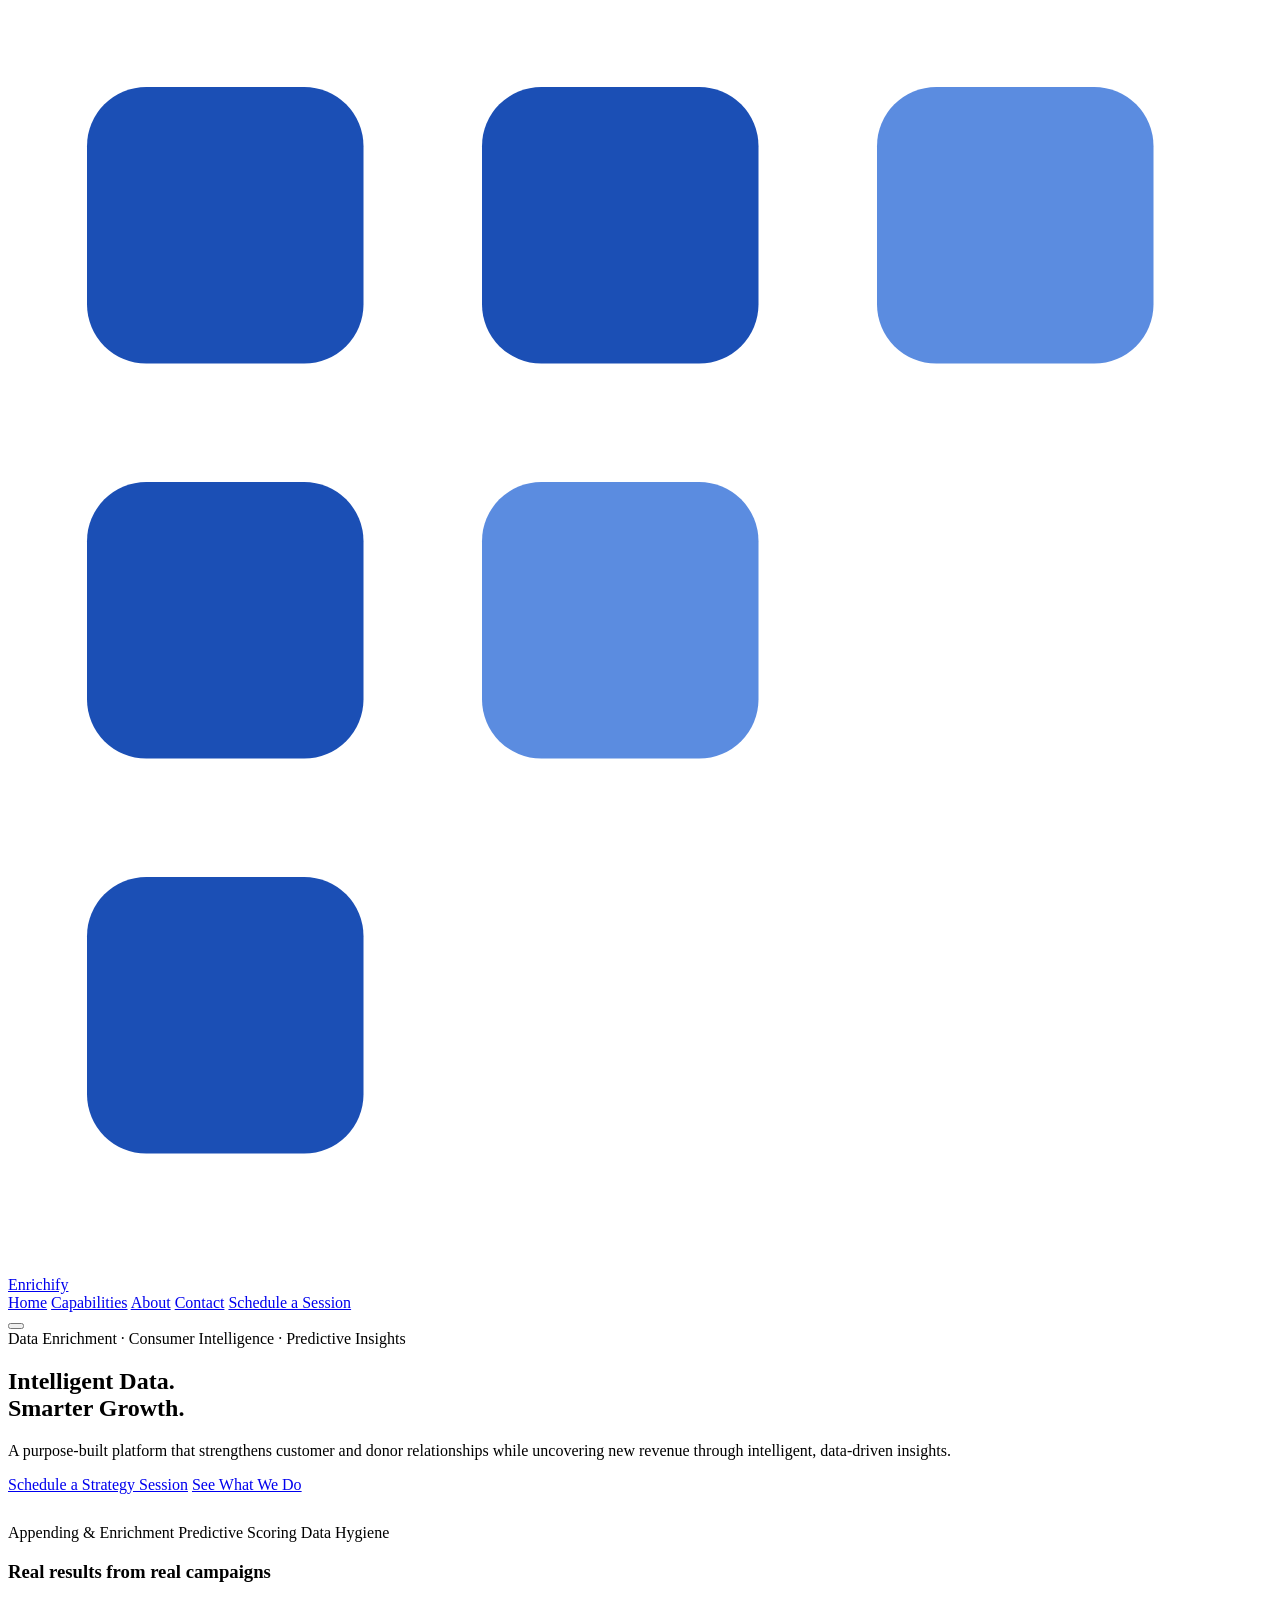
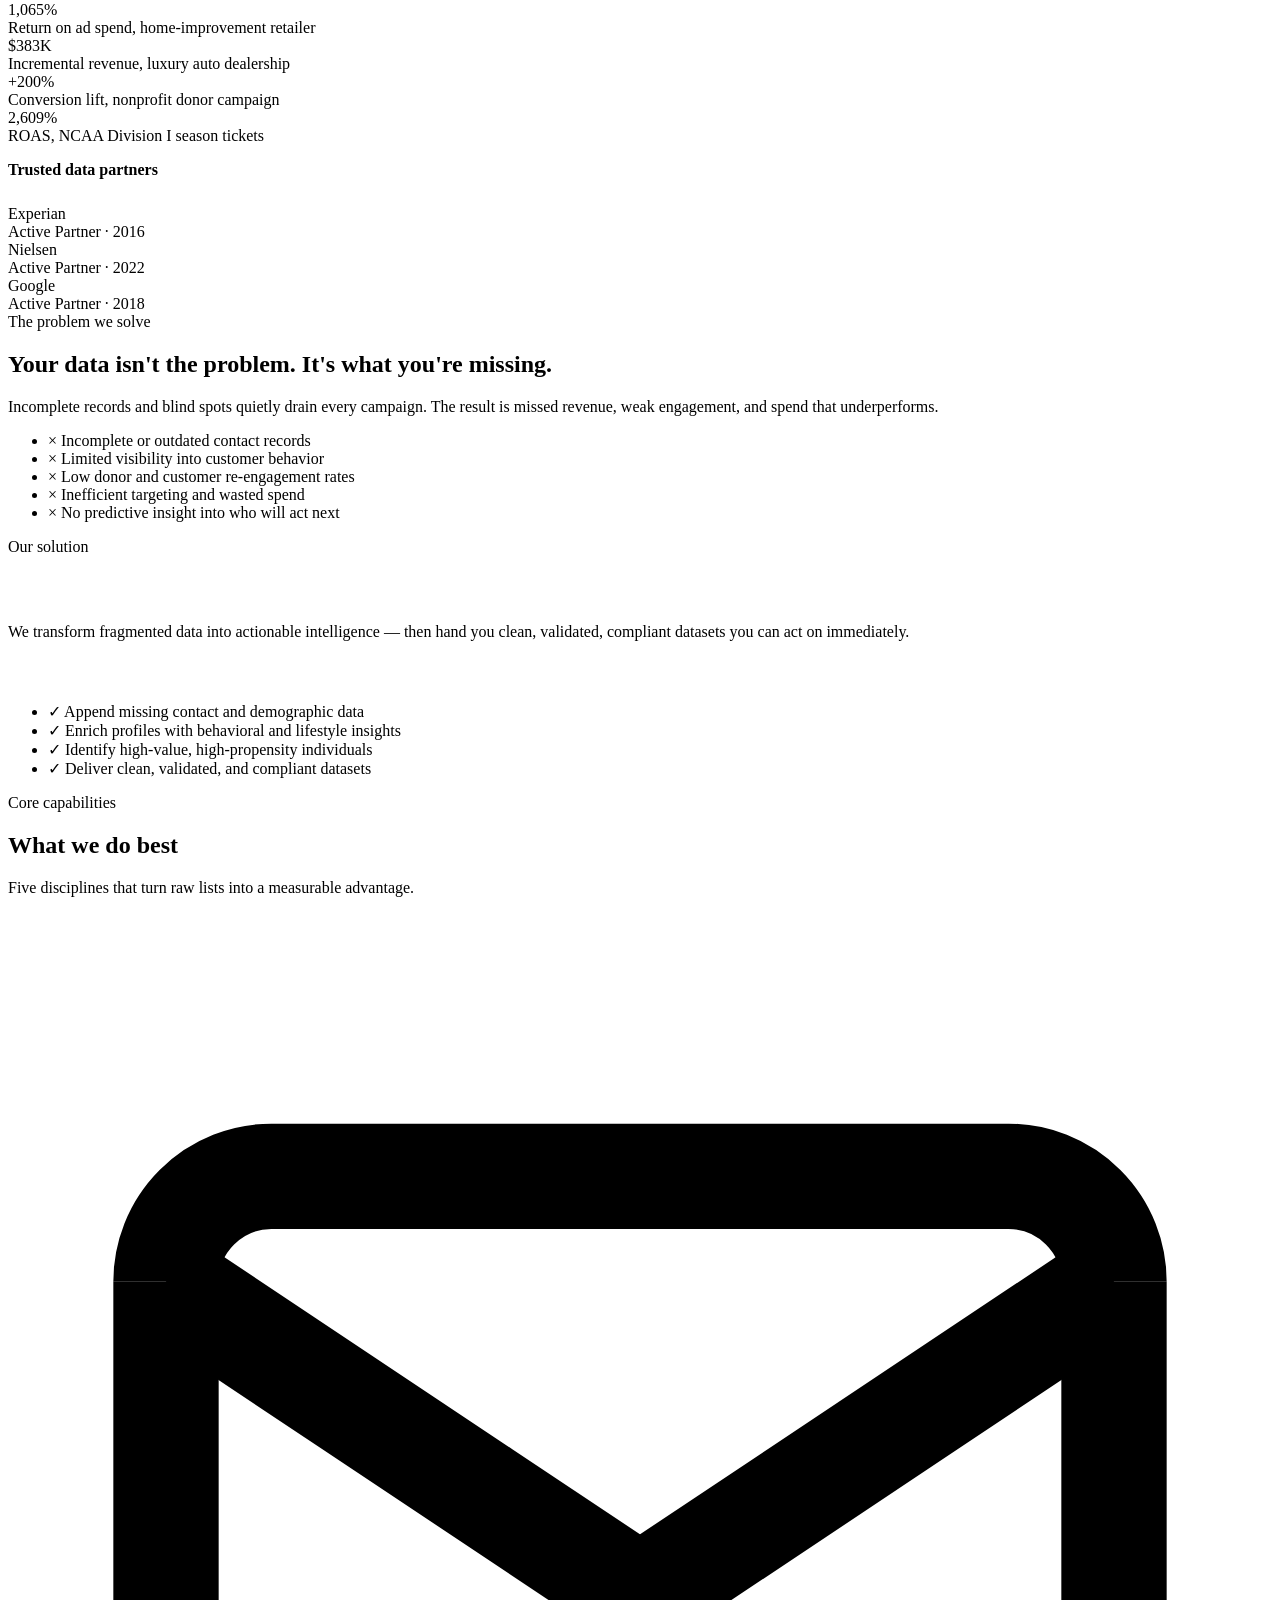
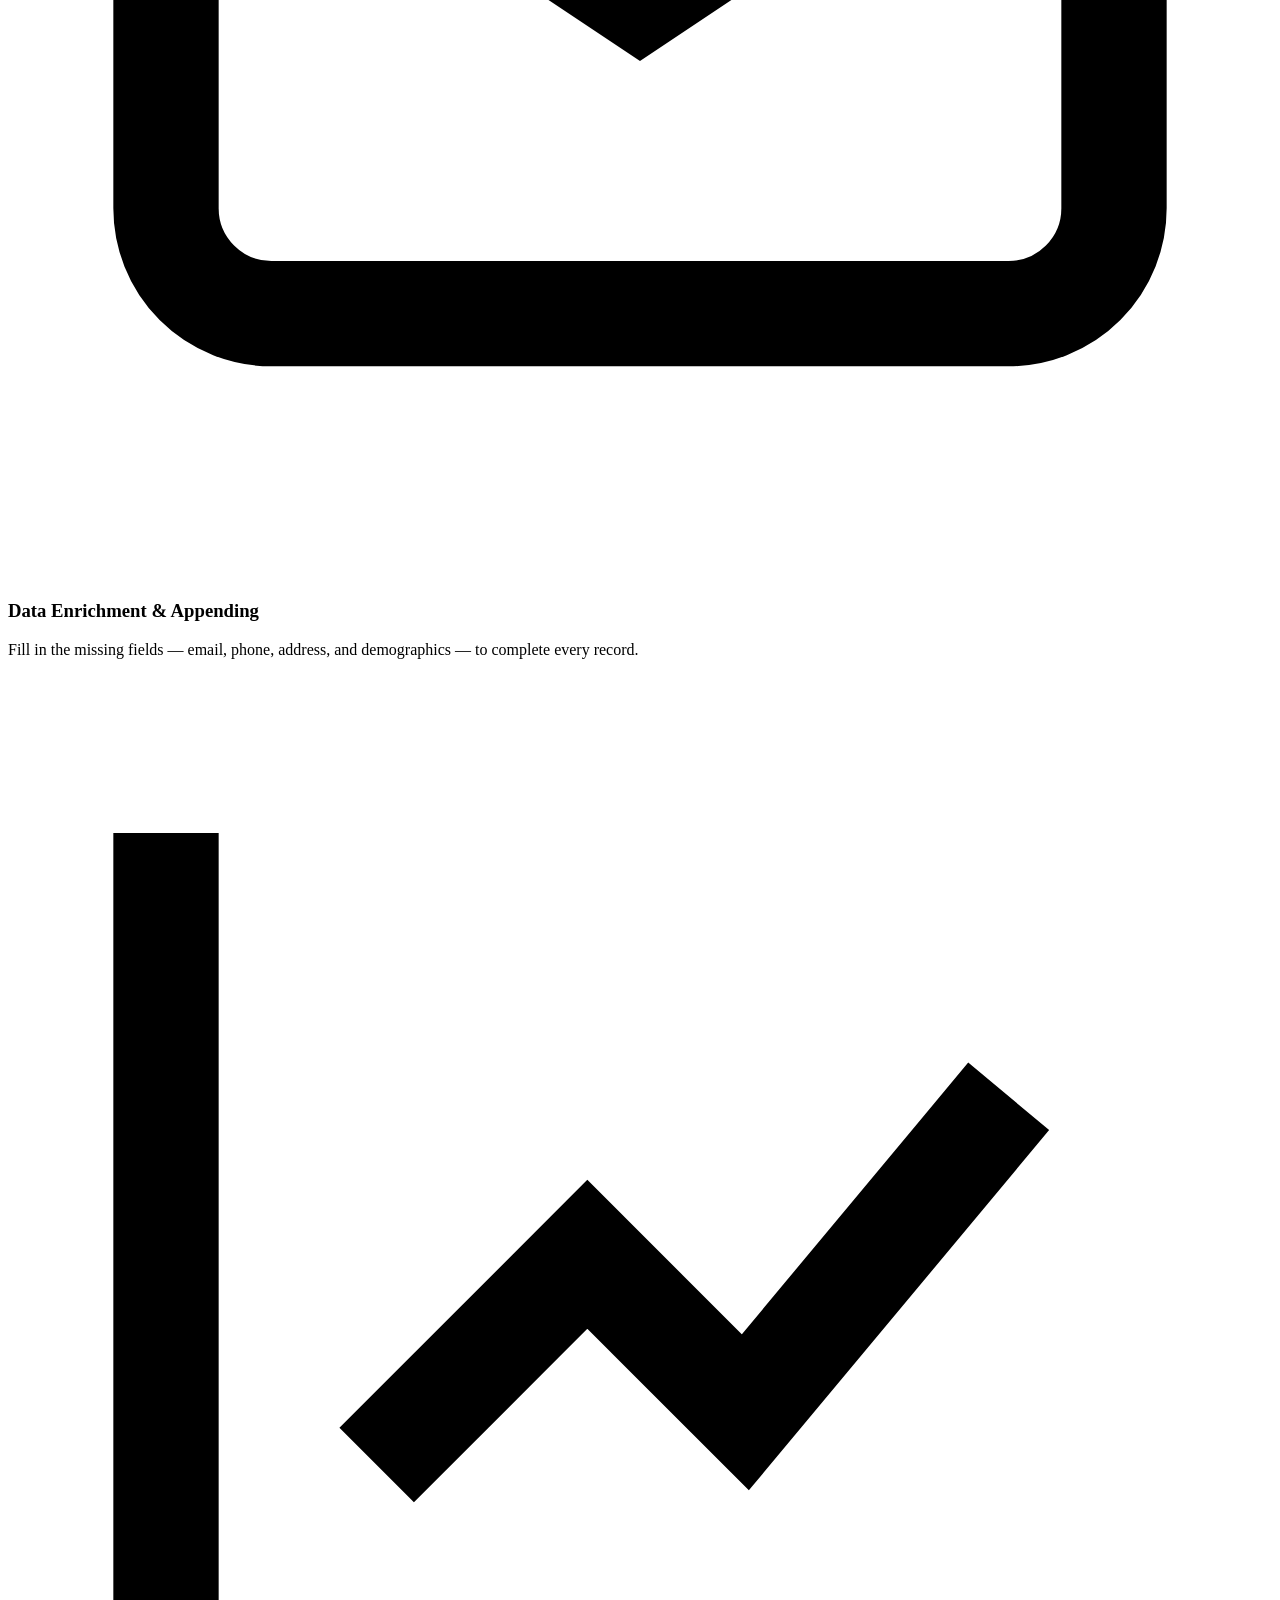
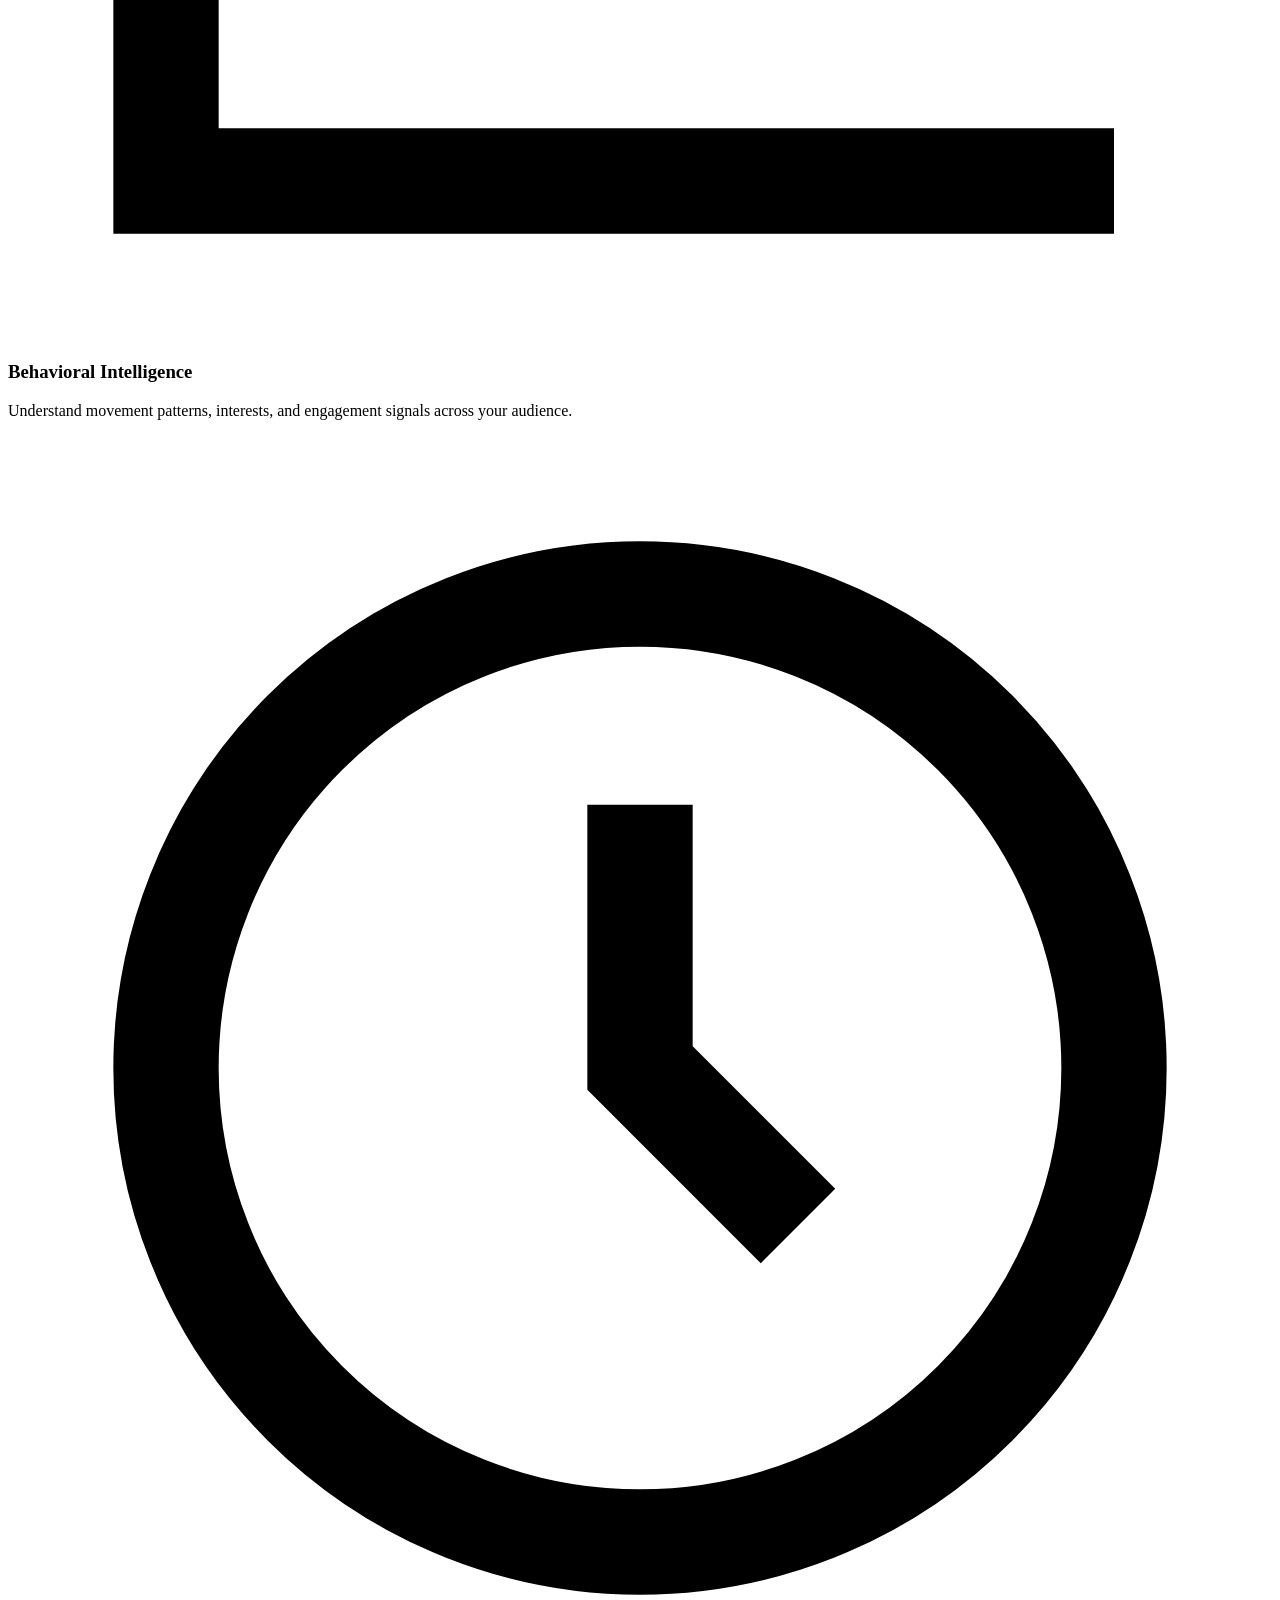
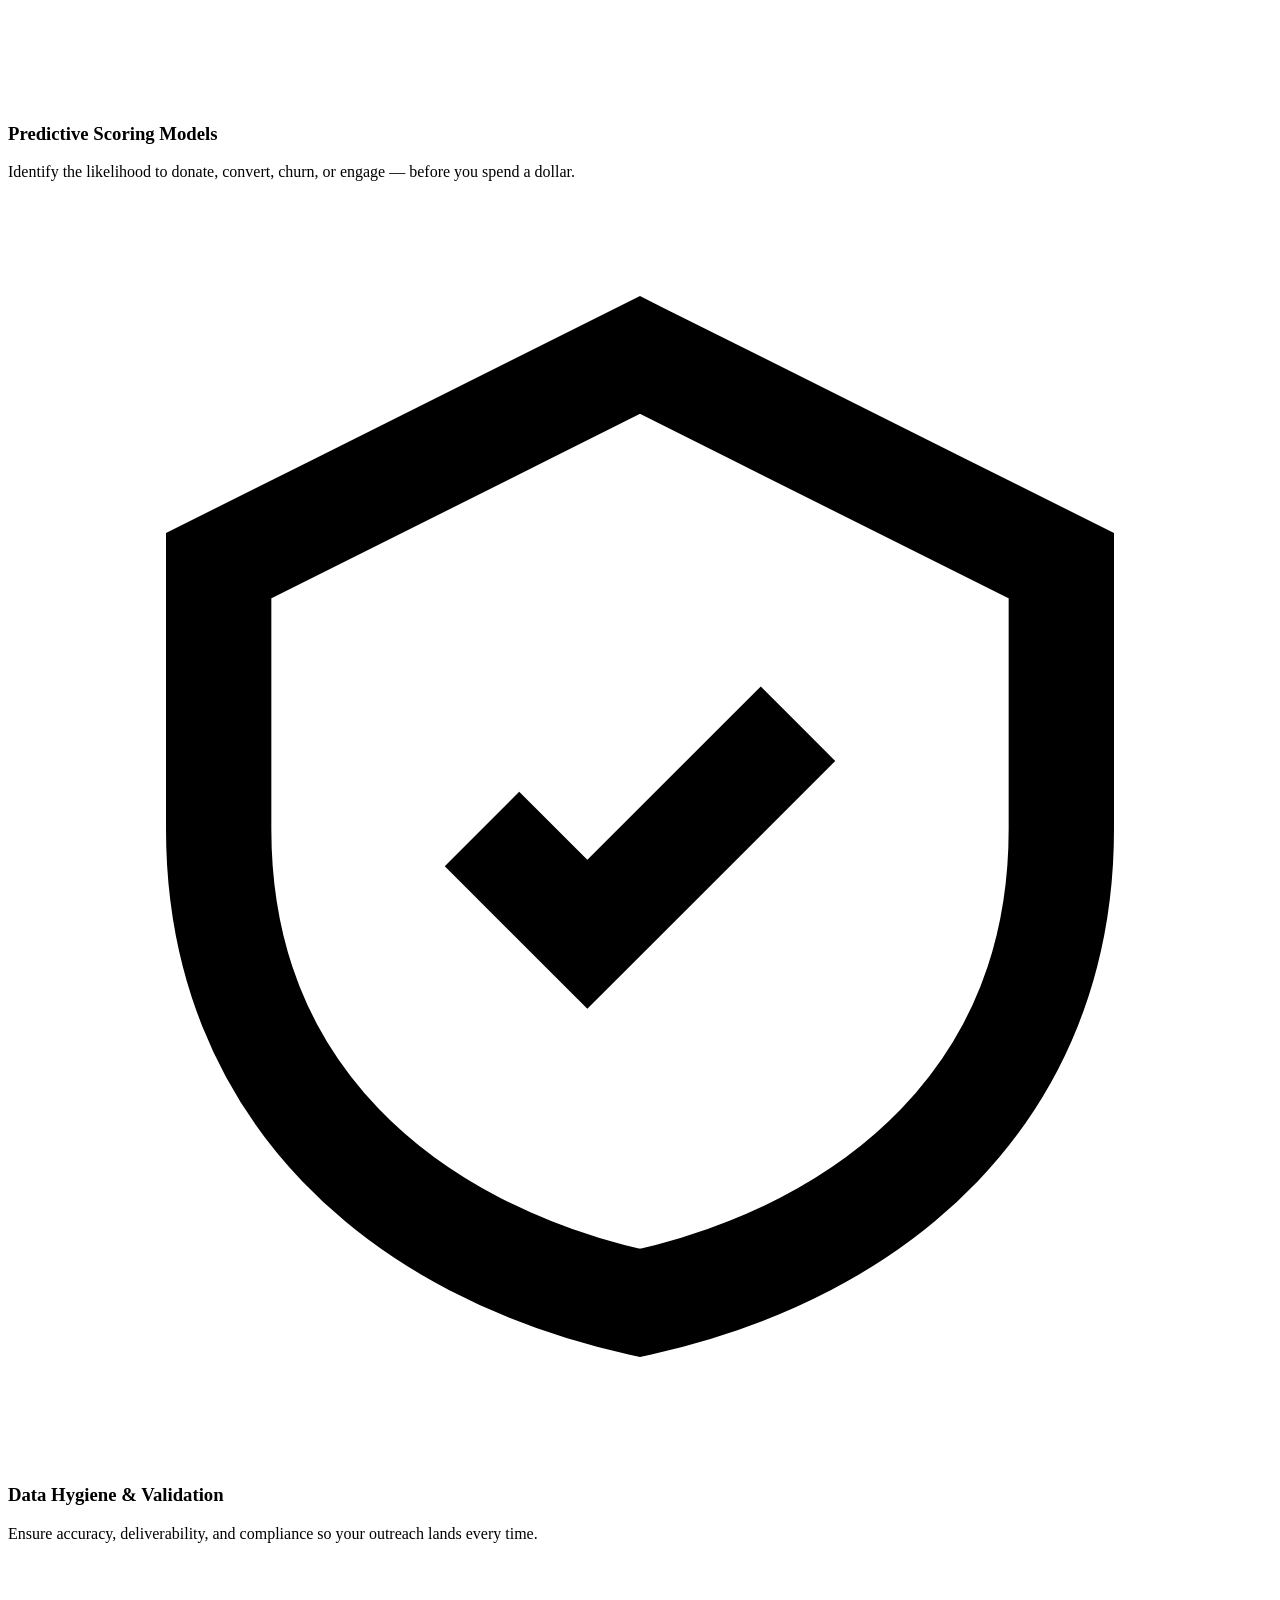
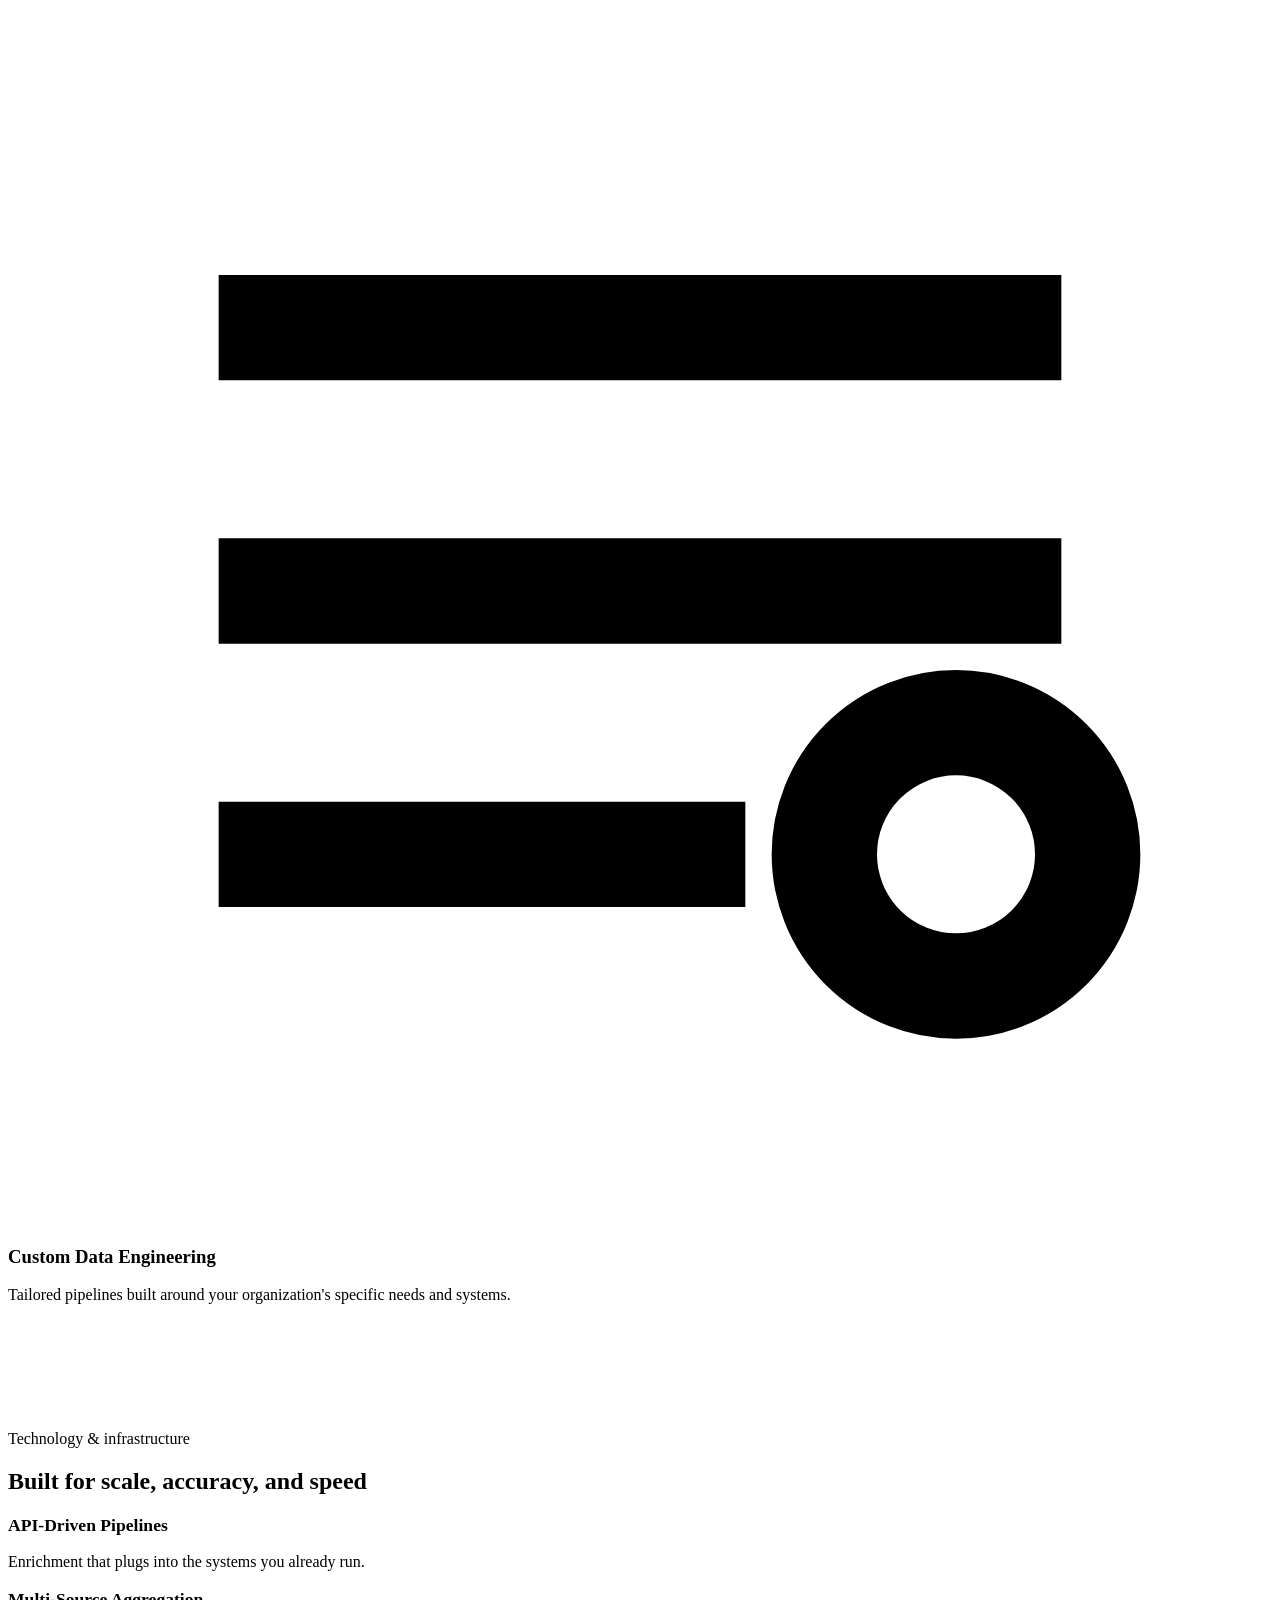
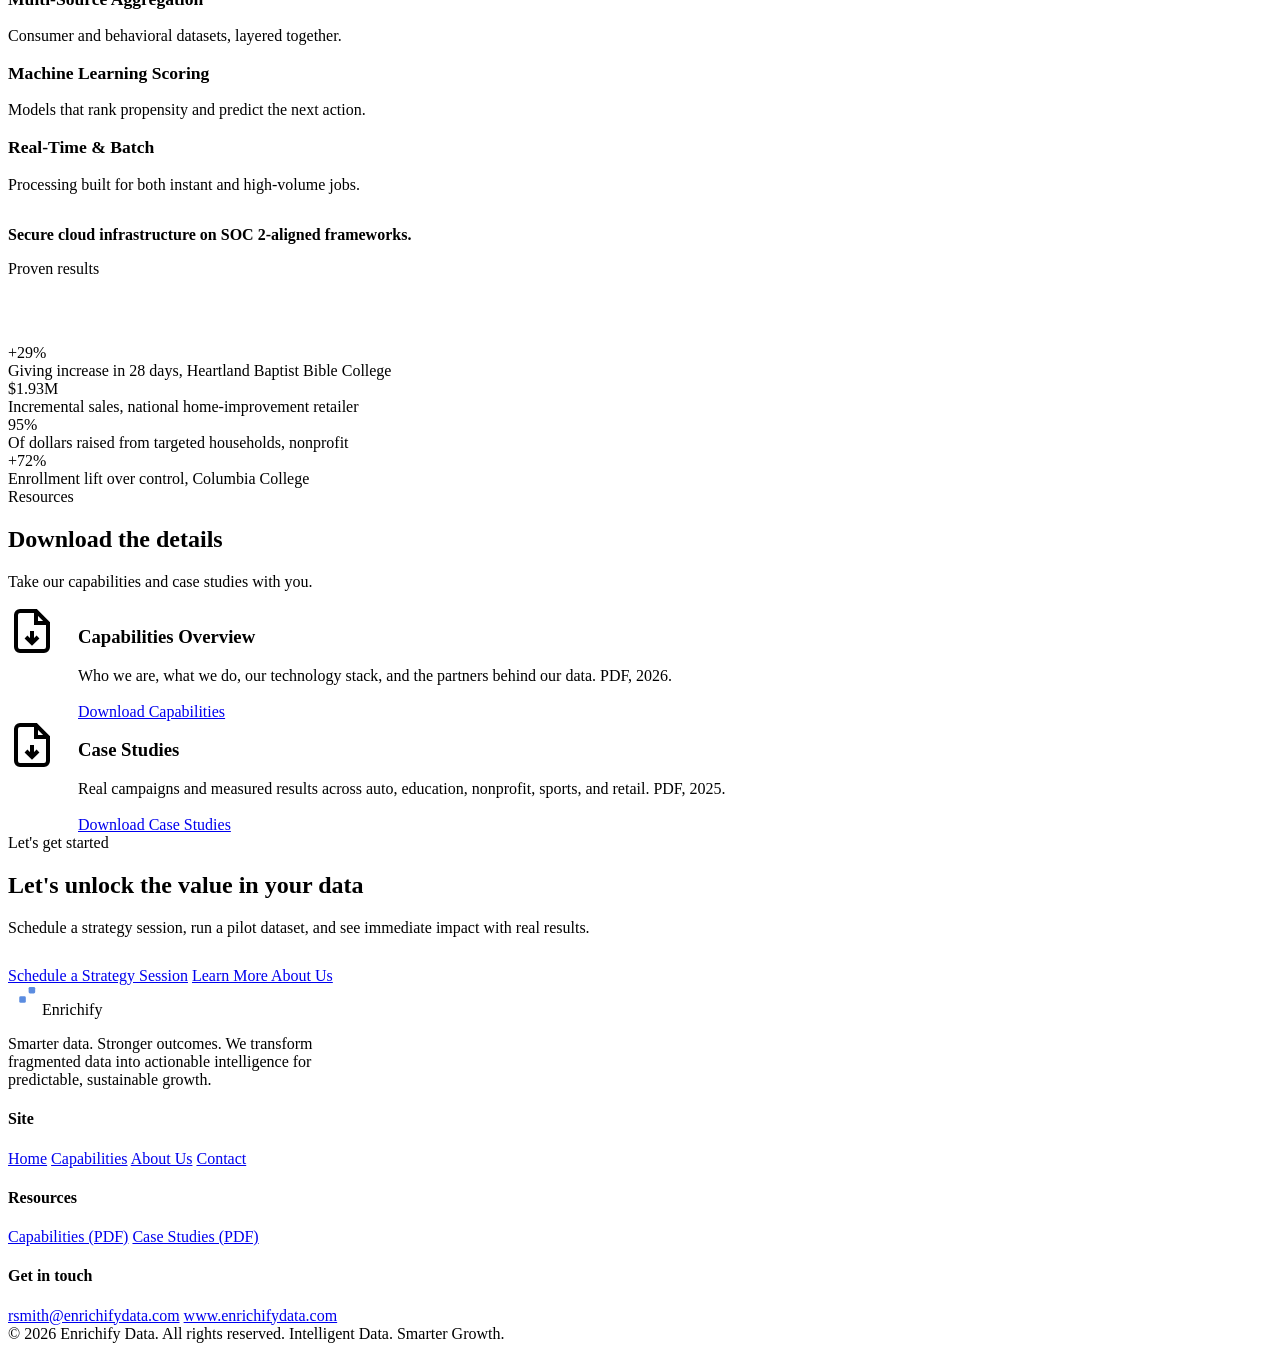
==== index.html @ ba0118fd "added" ====
<!DOCTYPE html>
<html lang="en">
<head>
  <meta charset="UTF-8" />
  <meta name="viewport" content="width=device-width, initial-scale=1.0" />
  <title>Enrichify — Intelligent Data. Smarter Growth.</title>
  <meta name="description" content="Enrichify turns fragmented data into actionable intelligence — data enrichment, consumer intelligence, and predictive insights that drive measurable growth." />
  <link rel="preconnect" href="https://fonts.googleapis.com" />
  <link rel="preconnect" href="https://fonts.gstatic.com" crossorigin />
  <link href="https://fonts.googleapis.com/css2?family=Inter:wght@400;500;600;700;800&display=swap" rel="stylesheet" />
  <link rel="stylesheet" href="css/styles.css" />
</head>
<body>

  <!-- ============ HEADER ============ -->
  <header class="site-header">
    <div class="container nav">
      <a href="index.html" class="brand" aria-label="Enrichify home">
        <svg viewBox="0 0 32 32" fill="none" xmlns="http://www.w3.org/2000/svg" aria-hidden="true">
          <rect x="2"  y="2"  width="7" height="7" rx="1.5" fill="#1B4FB5"/>
          <rect x="2"  y="12" width="7" height="7" rx="1.5" fill="#1B4FB5"/>
          <rect x="2"  y="22" width="7" height="7" rx="1.5" fill="#1B4FB5"/>
          <rect x="12" y="2"  width="7" height="7" rx="1.5" fill="#1B4FB5"/>
          <rect x="12" y="12" width="7" height="7" rx="1.5" fill="#5B8CE0"/>
          <rect x="22" y="2"  width="7" height="7" rx="1.5" fill="#5B8CE0"/>
        </svg>
        Enrichify
      </a>
      <nav class="nav-links" aria-label="Primary">
        <a href="index.html" class="active">Home</a>
        <a href="index.html#capabilities">Capabilities</a>
        <a href="about.html">About</a>
        <a href="contact.html">Contact</a>
        <a href="contact.html" class="btn btn--primary nav-cta">Schedule a Session</a>
      </nav>
      <button class="nav-toggle" aria-label="Menu" aria-expanded="false">
        <span></span><span></span><span></span>
      </button>
    </div>
  </header>

  <!-- ============ HERO ============ -->
  <section class="hero">
    <div class="container hero-grid">
      <div>
        <span class="eyebrow">Data Enrichment · Consumer Intelligence · Predictive Insights</span>
        <h1>Intelligent Data.<br><span class="ink">Smarter Growth.</span></h1>
        <p class="lead">A purpose-built platform that strengthens customer and donor relationships while uncovering new revenue through intelligent, data-driven insights.</p>
        <div class="btn-row">
          <a href="contact.html" class="btn btn--primary">Schedule a Strategy Session</a>
          <a href="index.html#capabilities" class="btn btn--ghost">See What We Do</a>
        </div>
        <div class="hero-tags" style="margin-top:30px;">
          <span>Appending &amp; Enrichment</span>
          <span>Predictive Scoring</span>
          <span>Data Hygiene</span>
        </div>
      </div>
      <div class="hero-visual">
        <h3>Real results from real campaigns</h3>
        <div class="hero-stat-grid">
          <div class="hero-stat"><div class="num">1,065%</div><div class="lbl">Return on ad spend, home-improvement retailer</div></div>
          <div class="hero-stat"><div class="num">$383K</div><div class="lbl">Incremental revenue, luxury auto dealership</div></div>
          <div class="hero-stat"><div class="num">+200%</div><div class="lbl">Conversion lift, nonprofit donor campaign</div></div>
          <div class="hero-stat"><div class="num">2,609%</div><div class="lbl">ROAS, NCAA Division I season tickets</div></div>
        </div>
      </div>
    </div>
  </section>

  <!-- ============ PARTNERS ============ -->
  <section class="section--tight">
    <div class="container center">
      <p style="font-weight:600; color:var(--ink); margin-bottom:26px;">Trusted data partners</p>
      <div class="partners">
        <div class="partner"><div class="name">Experian</div><div class="since">Active Partner · 2016</div></div>
        <div class="partner"><div class="name">Nielsen</div><div class="since">Active Partner · 2022</div></div>
        <div class="partner"><div class="name">Google</div><div class="since">Active Partner · 2018</div></div>
      </div>
    </div>
  </section>

  <!-- ============ PROBLEM ============ -->
  <section class="section bg-gray">
    <div class="container split">
      <div>
        <span class="eyebrow">The problem we solve</span>
        <h2>Your data isn't the problem. It's what you're missing.</h2>
        <p class="lead" style="margin-top:18px;">Incomplete records and blind spots quietly drain every campaign. The result is missed revenue, weak engagement, and spend that underperforms.</p>
      </div>
      <div class="panel">
        <ul class="problem-list">
          <li><span class="x">×</span> Incomplete or outdated contact records</li>
          <li><span class="x">×</span> Limited visibility into customer behavior</li>
          <li><span class="x">×</span> Low donor and customer re-engagement rates</li>
          <li><span class="x">×</span> Inefficient targeting and wasted spend</li>
          <li><span class="x">×</span> No predictive insight into who will act next</li>
        </ul>
      </div>
    </div>
  </section>

  <!-- ============ SOLUTION ============ -->
  <section class="section bg-blue">
    <div class="container split">
      <div>
        <span class="eyebrow">Our solution</span>
        <h2 style="color:#fff;">A data intelligence engine</h2>
        <p class="lead" style="margin-top:18px;">We transform fragmented data into actionable intelligence — then hand you clean, validated, compliant datasets you can act on immediately.</p>
        <p style="margin-top:22px; color:#fff; font-weight:700; font-size:1.15rem;">Better decisions. Higher conversion. Stronger ROI.</p>
      </div>
      <div>
        <ul class="check-list">
          <li><span class="c">✓</span> Append missing contact and demographic data</li>
          <li><span class="c">✓</span> Enrich profiles with behavioral and lifestyle insights</li>
          <li><span class="c">✓</span> Identify high-value, high-propensity individuals</li>
          <li><span class="c">✓</span> Deliver clean, validated, and compliant datasets</li>
        </ul>
      </div>
    </div>
  </section>

  <!-- ============ CAPABILITIES ============ -->
  <section class="section" id="capabilities">
    <div class="container">
      <div class="sec-head center">
        <span class="eyebrow">Core capabilities</span>
        <h2>What we do best</h2>
        <p>Five disciplines that turn raw lists into a measurable advantage.</p>
      </div>
      <div class="grid grid-3">
        <div class="card">
          <div class="ico"><svg viewBox="0 0 24 24" fill="none" stroke="currentColor" stroke-width="2"><path d="M3 7v10a2 2 0 0 0 2 2h14a2 2 0 0 0 2-2V7"/><path d="M3 7l9 6 9-6"/><path d="M3 7a2 2 0 0 1 2-2h14a2 2 0 0 1 2 2"/></svg></div>
          <h3>Data Enrichment &amp; Appending</h3>
          <p>Fill in the missing fields — email, phone, address, and demographics — to complete every record.</p>
        </div>
        <div class="card">
          <div class="ico"><svg viewBox="0 0 24 24" fill="none" stroke="currentColor" stroke-width="2"><path d="M3 3v18h18"/><path d="M7 15l4-4 3 3 5-6"/></svg></div>
          <h3>Behavioral Intelligence</h3>
          <p>Understand movement patterns, interests, and engagement signals across your audience.</p>
        </div>
        <div class="card">
          <div class="ico"><svg viewBox="0 0 24 24" fill="none" stroke="currentColor" stroke-width="2"><circle cx="12" cy="12" r="9"/><path d="M12 7v5l3 3"/></svg></div>
          <h3>Predictive Scoring Models</h3>
          <p>Identify the likelihood to donate, convert, churn, or engage — before you spend a dollar.</p>
        </div>
        <div class="card">
          <div class="ico"><svg viewBox="0 0 24 24" fill="none" stroke="currentColor" stroke-width="2"><path d="M12 3l8 4v5c0 5-3.5 8-8 9-4.5-1-8-4-8-9V7z"/><path d="M9 12l2 2 4-4"/></svg></div>
          <h3>Data Hygiene &amp; Validation</h3>
          <p>Ensure accuracy, deliverability, and compliance so your outreach lands every time.</p>
        </div>
        <div class="card">
          <div class="ico"><svg viewBox="0 0 24 24" fill="none" stroke="currentColor" stroke-width="2"><path d="M4 7h16M4 12h16M4 17h10"/><circle cx="18" cy="17" r="2.5"/></svg></div>
          <h3>Custom Data Engineering</h3>
          <p>Tailored pipelines built around your organization's specific needs and systems.</p>
        </div>
        <div class="card" style="background:var(--blue-deep); color:#fff; border:0; display:flex; flex-direction:column; justify-content:center;">
          <h3 style="color:#fff;">Layered, not single-source</h3>
          <p style="color:rgba(255,255,255,0.82);">We don't rely on one dataset. We layer intelligence across multiple consumer and behavioral sources for accuracy you can trust.</p>
        </div>
      </div>
    </div>
  </section>

  <!-- ============ TECH ============ -->
  <section class="section bg-gray">
    <div class="container">
      <div class="sec-head center">
        <span class="eyebrow">Technology &amp; infrastructure</span>
        <h2>Built for scale, accuracy, and speed</h2>
      </div>
      <div class="grid grid-4">
        <div class="card"><h3 style="font-size:1.1rem;">API-Driven Pipelines</h3><p>Enrichment that plugs into the systems you already run.</p></div>
        <div class="card"><h3 style="font-size:1.1rem;">Multi-Source Aggregation</h3><p>Consumer and behavioral datasets, layered together.</p></div>
        <div class="card"><h3 style="font-size:1.1rem;">Machine Learning Scoring</h3><p>Models that rank propensity and predict the next action.</p></div>
        <div class="card"><h3 style="font-size:1.1rem;">Real-Time &amp; Batch</h3><p>Processing built for both instant and high-volume jobs.</p></div>
      </div>
      <p class="center" style="margin-top:32px; font-weight:600; color:var(--ink);">Secure cloud infrastructure on SOC 2-aligned frameworks.</p>
    </div>
  </section>

  <!-- ============ RESULTS / STATS ============ -->
  <section class="section bg-blue">
    <div class="container">
      <div class="sec-head center">
        <span class="eyebrow">Proven results</span>
        <h2 style="color:#fff;">Outcomes our clients can measure</h2>
      </div>
      <div class="stats">
        <div class="stat"><div class="num">+29%</div><div class="lbl">Giving increase in 28 days, Heartland Baptist Bible College</div></div>
        <div class="stat"><div class="num">$1.93M</div><div class="lbl">Incremental sales, national home-improvement retailer</div></div>
        <div class="stat"><div class="num">95%</div><div class="lbl">Of dollars raised from targeted households, nonprofit</div></div>
        <div class="stat"><div class="num">+72%</div><div class="lbl">Enrollment lift over control, Columbia College</div></div>
      </div>
    </div>
  </section>

  <!-- ============ RESOURCES / DOWNLOADS ============ -->
  <section class="section" id="resources">
    <div class="container">
      <div class="sec-head center">
        <span class="eyebrow">Resources</span>
        <h2>Download the details</h2>
        <p>Take our capabilities and case studies with you.</p>
      </div>
      <div class="grid grid-2">
        <div class="card" style="display:flex; gap:22px; align-items:flex-start;">
          <div class="ico" style="flex:0 0 48px;"><svg viewBox="0 0 24 24" fill="none" stroke="currentColor" stroke-width="2"><path d="M14 2H6a2 2 0 0 0-2 2v16a2 2 0 0 0 2 2h12a2 2 0 0 0 2-2V8z"/><path d="M14 2v6h6"/><path d="M12 18v-6"/><path d="M9 15l3 3 3-3"/></svg></div>
          <div>
            <h3>Capabilities Overview</h3>
            <p style="margin-bottom:18px;">Who we are, what we do, our technology stack, and the partners behind our data. PDF, 2026.</p>
            <a href="assets/downloads/Enrichify-Capabilities-2026.pdf" download class="btn btn--primary">Download Capabilities</a>
          </div>
        </div>
        <div class="card" style="display:flex; gap:22px; align-items:flex-start;">
          <div class="ico" style="flex:0 0 48px;"><svg viewBox="0 0 24 24" fill="none" stroke="currentColor" stroke-width="2"><path d="M14 2H6a2 2 0 0 0-2 2v16a2 2 0 0 0 2 2h12a2 2 0 0 0 2-2V8z"/><path d="M14 2v6h6"/><path d="M12 18v-6"/><path d="M9 15l3 3 3-3"/></svg></div>
          <div>
            <h3>Case Studies</h3>
            <p style="margin-bottom:18px;">Real campaigns and measured results across auto, education, nonprofit, sports, and retail. PDF, 2025.</p>
            <a href="assets/downloads/Enrichify-Case-Studies-2025.pdf" download class="btn btn--primary">Download Case Studies</a>
          </div>
        </div>
      </div>
    </div>
  </section>

  <!-- ============ CTA ============ -->
  <section class="section cta-band bg-gray">
    <div class="container">
      <span class="eyebrow">Let's get started</span>
      <h2>Let's unlock the value in your data</h2>
      <p class="lead center" style="margin-bottom:30px;">Schedule a strategy session, run a pilot dataset, and see immediate impact with real results.</p>
      <div class="btn-row" style="justify-content:center;">
        <a href="contact.html" class="btn btn--primary">Schedule a Strategy Session</a>
        <a href="about.html" class="btn btn--ghost">Learn More About Us</a>
      </div>
    </div>
  </section>

  <!-- ============ FOOTER ============ -->
  <footer class="site-footer">
    <div class="container">
      <div class="footer-grid">
        <div>
          <div class="brand">
            <svg viewBox="0 0 32 32" fill="none" xmlns="http://www.w3.org/2000/svg" aria-hidden="true" style="width:30px;height:30px;">
              <rect x="2" y="2" width="7" height="7" rx="1.5" fill="#fff"/>
              <rect x="2" y="12" width="7" height="7" rx="1.5" fill="#fff"/>
              <rect x="2" y="22" width="7" height="7" rx="1.5" fill="#fff"/>
              <rect x="12" y="2" width="7" height="7" rx="1.5" fill="#fff"/>
              <rect x="12" y="12" width="7" height="7" rx="1.5" fill="#5B8CE0"/>
              <rect x="22" y="2" width="7" height="7" rx="1.5" fill="#5B8CE0"/>
            </svg>
            Enrichify
          </div>
          <p style="max-width:320px;">Smarter data. Stronger outcomes. We transform fragmented data into actionable intelligence for predictable, sustainable growth.</p>
        </div>
        <div class="footer-col">
          <h4>Site</h4>
          <a href="index.html">Home</a>
          <a href="index.html#capabilities">Capabilities</a>
          <a href="about.html">About Us</a>
          <a href="contact.html">Contact</a>
        </div>
        <div class="footer-col">
          <h4>Resources</h4>
          <a href="assets/downloads/Enrichify-Capabilities-2026.pdf" download>Capabilities (PDF)</a>
          <a href="assets/downloads/Enrichify-Case-Studies-2025.pdf" download>Case Studies (PDF)</a>
        </div>
        <div class="footer-col">
          <h4>Get in touch</h4>
          <a href="mailto:rsmith@enrichifydata.com">rsmith@enrichifydata.com</a>
          <a href="https://www.enrichifydata.com">www.enrichifydata.com</a>
        </div>
      </div>
      <div class="footer-bottom">
        <span>© <span data-year>2026</span> Enrichify Data. All rights reserved.</span>
        <span>Intelligent Data. Smarter Growth.</span>
      </div>
    </div>
  </footer>

  <script src="js/main.js"></script>
</body>
</html>
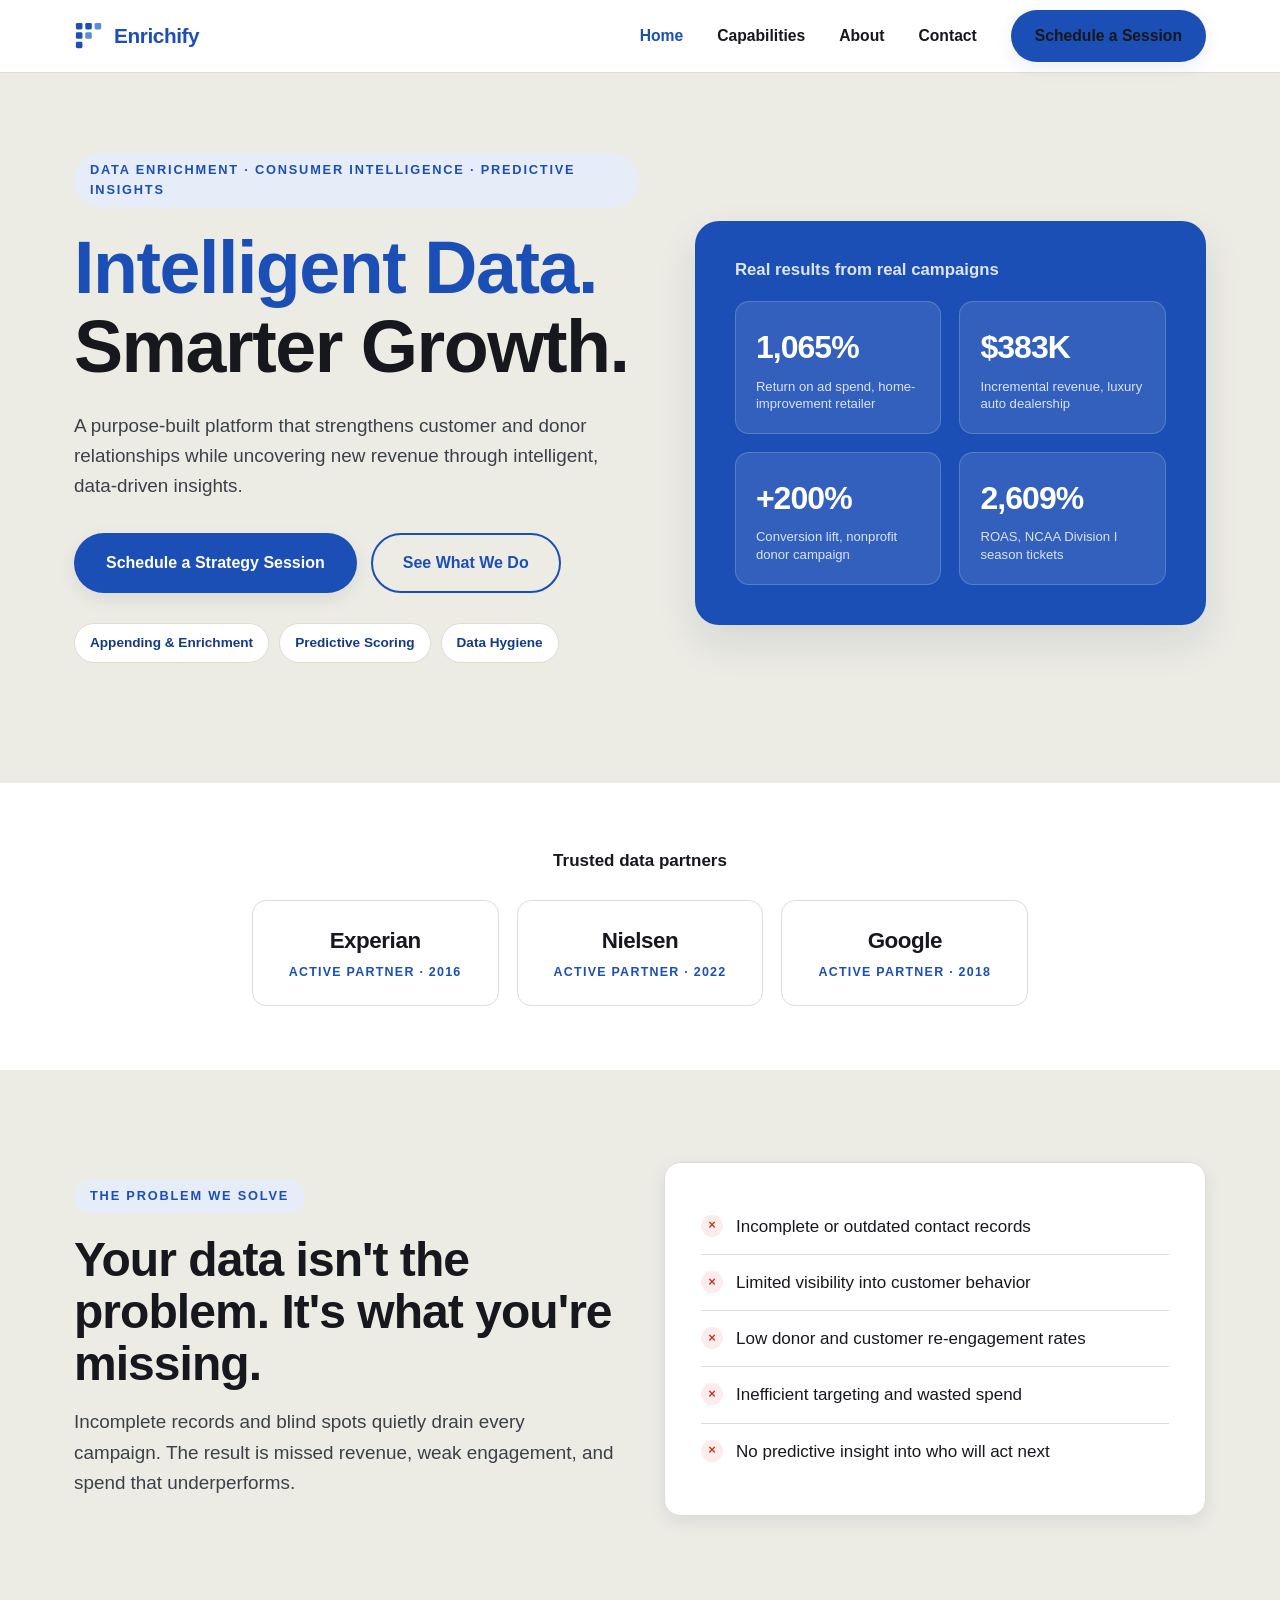
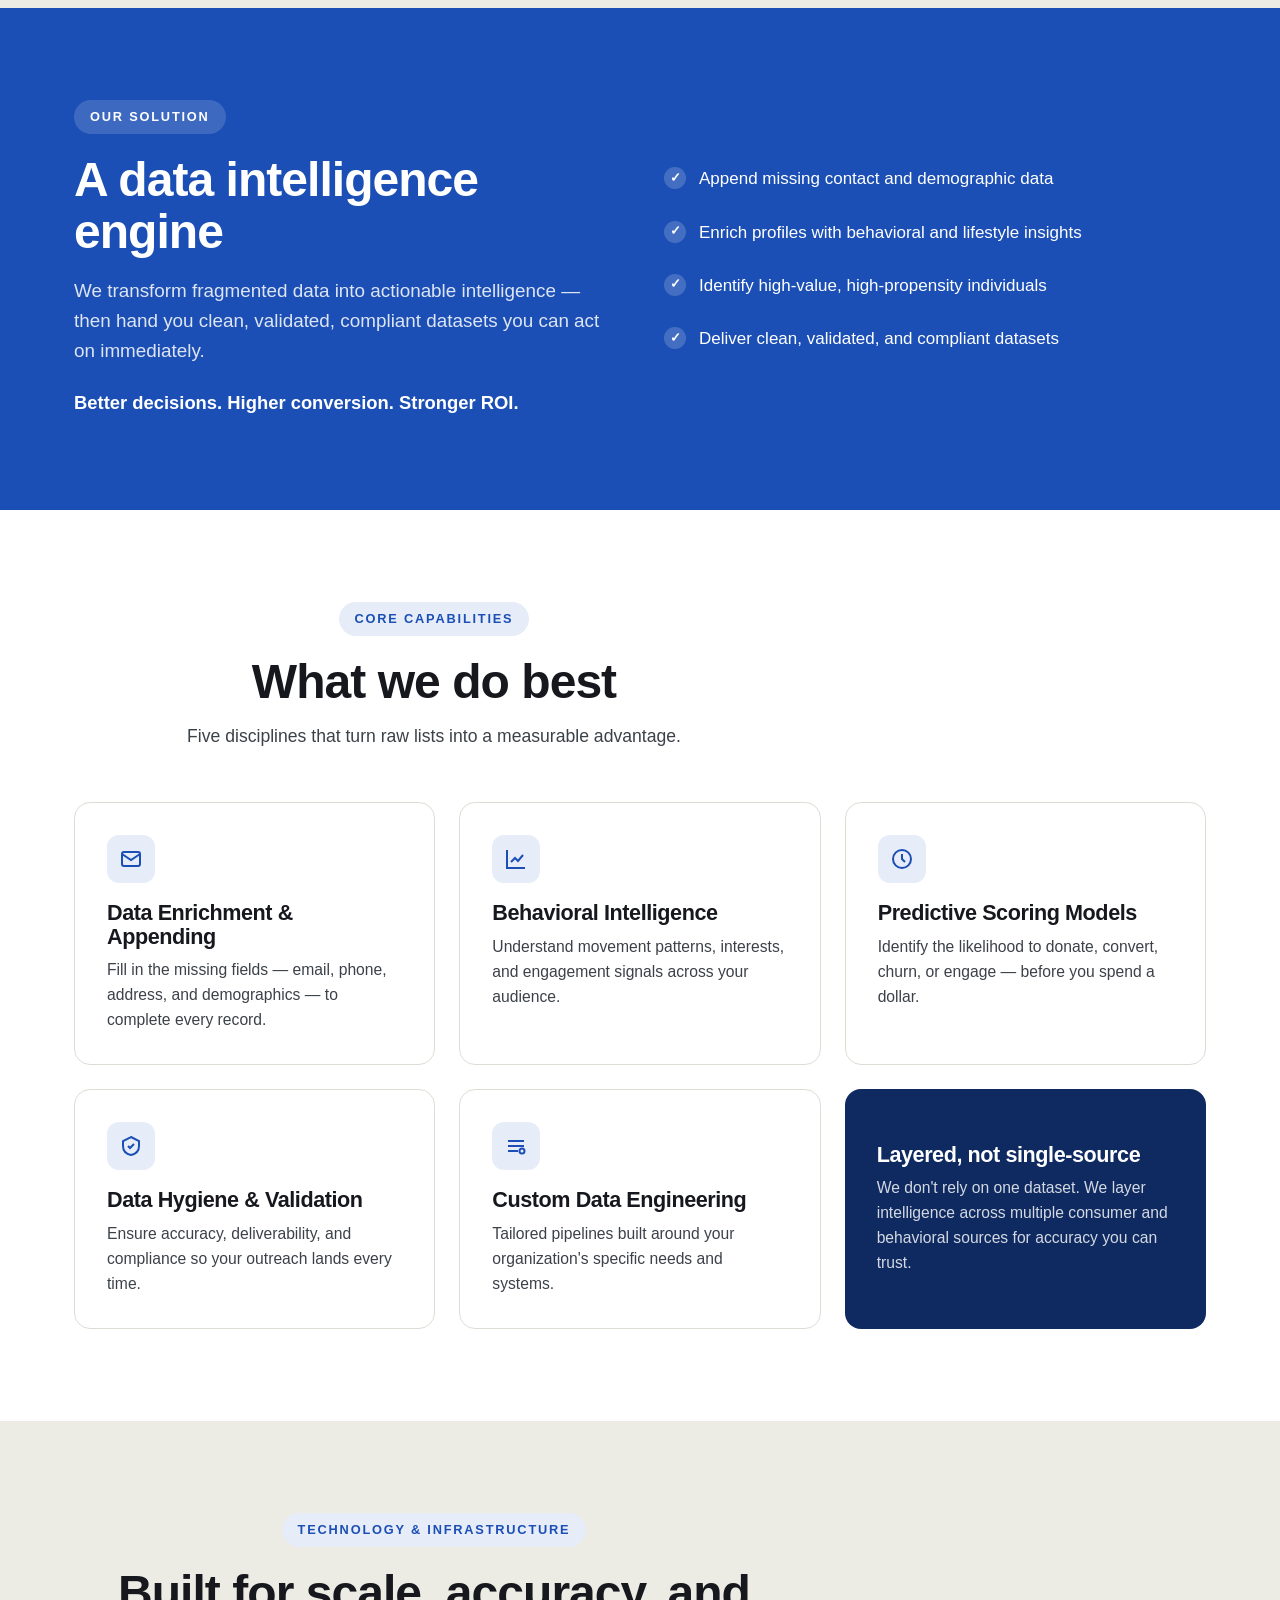
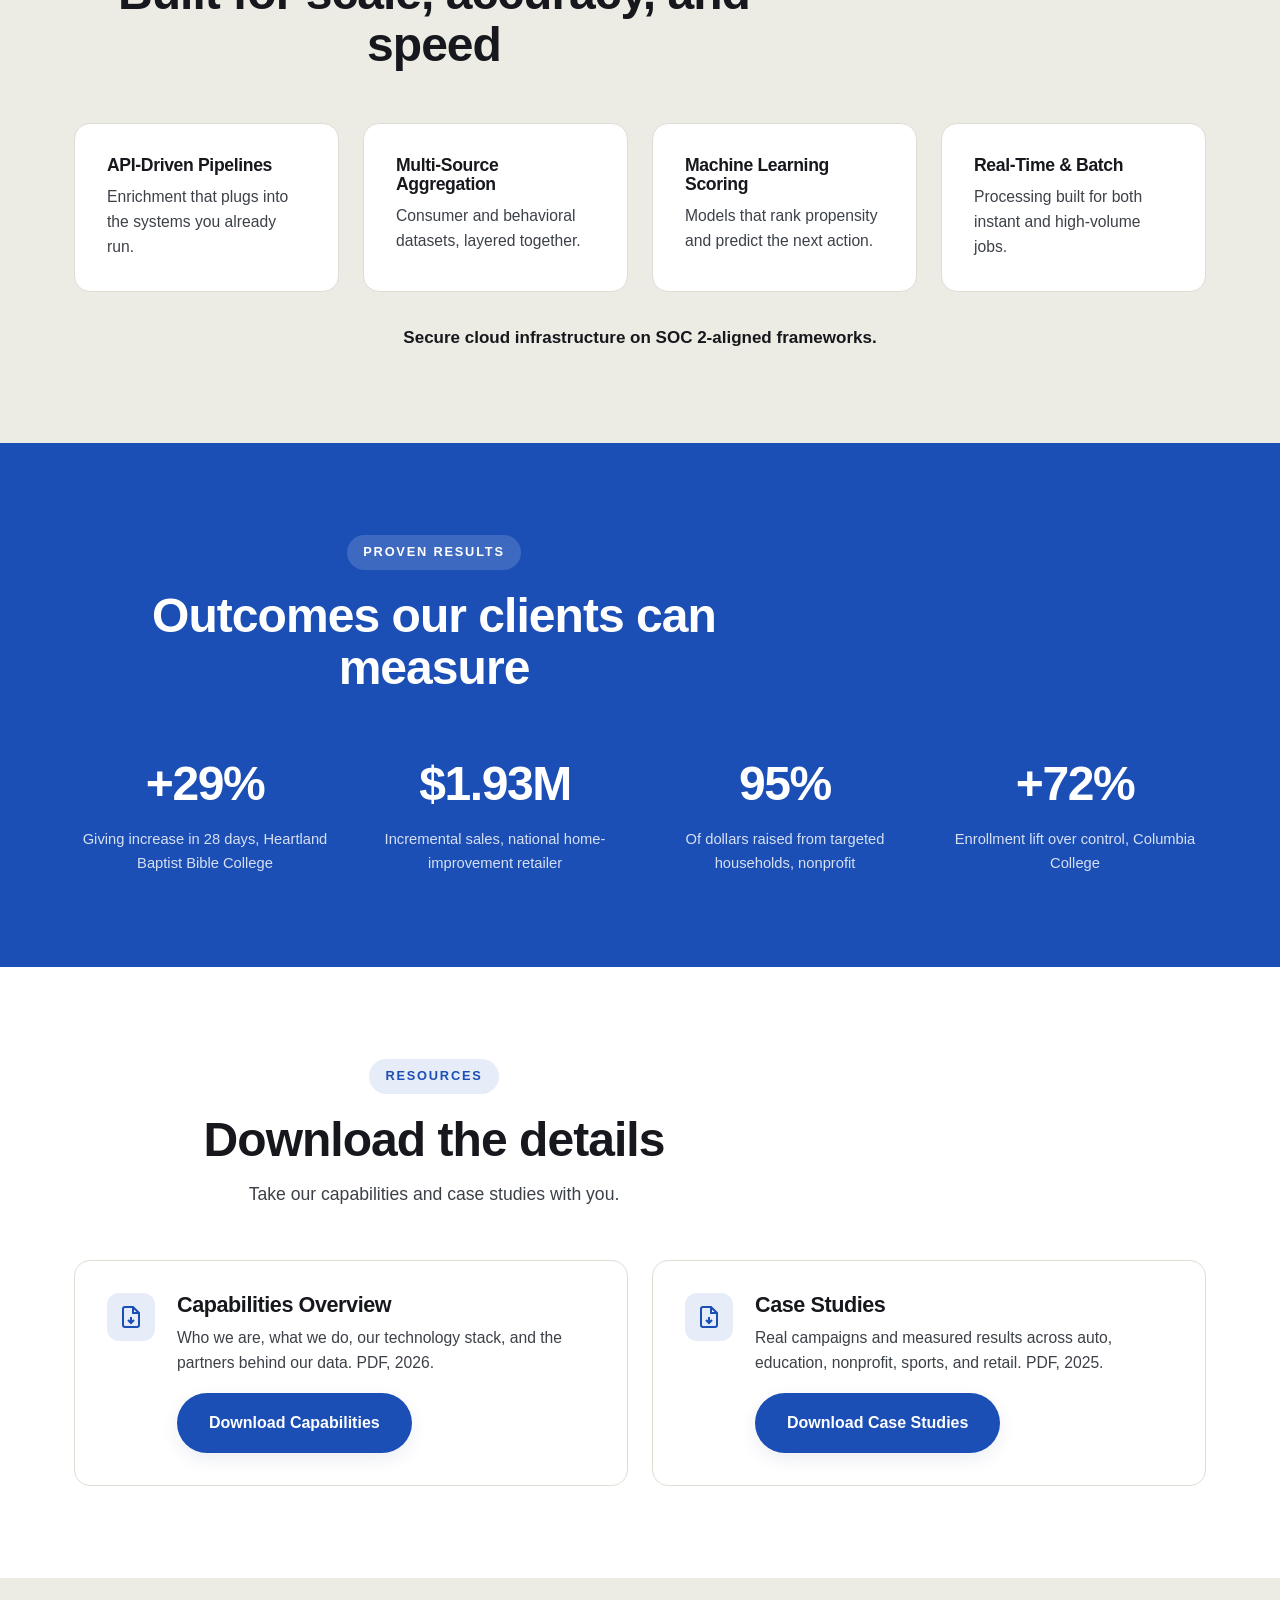
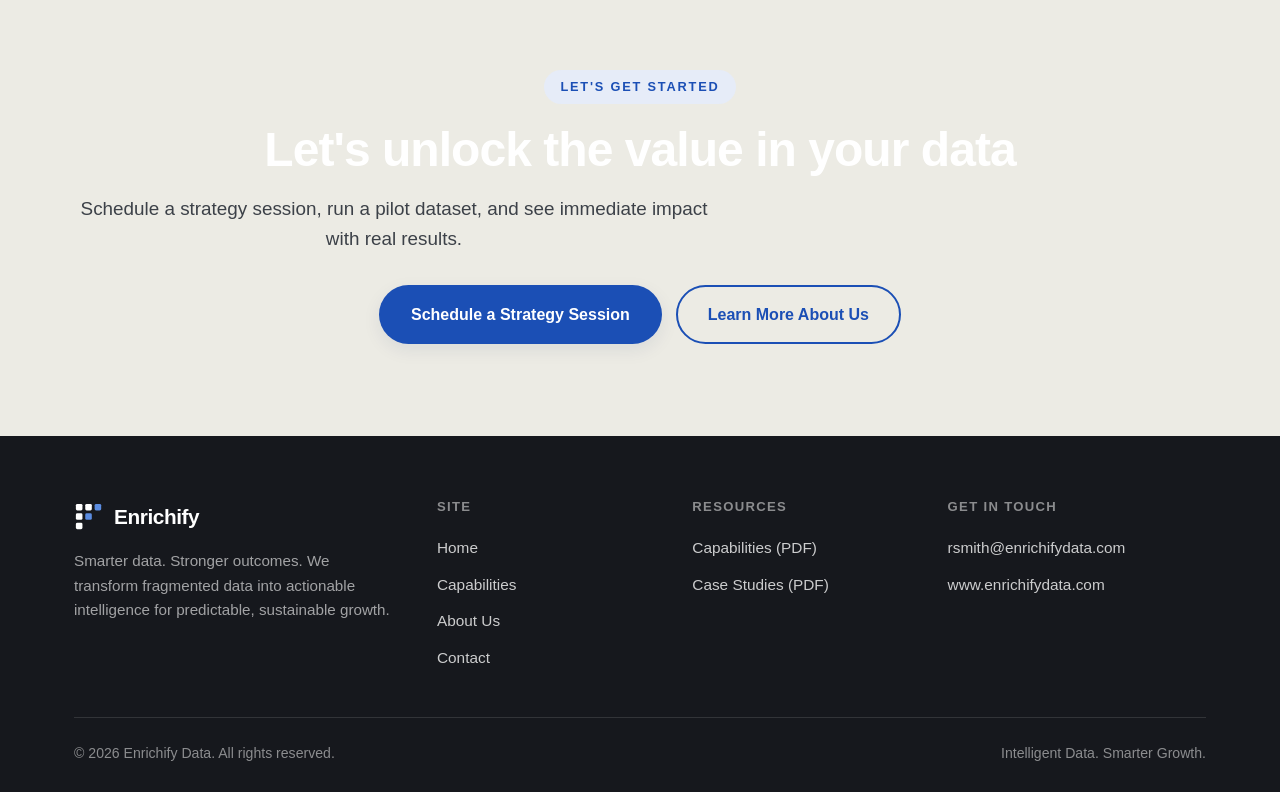
==== commit 7d42d0e6: "new" ====
--- a/index.html
+++ b/index.html
@@ -8,7 +8,7 @@
   <link rel="preconnect" href="https://fonts.googleapis.com" />
   <link rel="preconnect" href="https://fonts.gstatic.com" crossorigin />
   <link href="https://fonts.googleapis.com/css2?family=Inter:wght@400;500;600;700;800&display=swap" rel="stylesheet" />
-  <link rel="stylesheet" href="css/styles.css" />
+  <link rel="stylesheet" href="css-20260624T174629Z-3-001/css/styles.css" />
 </head>
 <body>
 
@@ -209,7 +209,7 @@
           <div>
             <h3>Capabilities Overview</h3>
             <p style="margin-bottom:18px;">Who we are, what we do, our technology stack, and the partners behind our data. PDF, 2026.</p>
-            <a href="assets/downloads/Enrichify-Capabilities-2026.pdf" download class="btn btn--primary">Download Capabilities</a>
+            <a href="assets-20260624T174629Z-3-001/assets/downloads/Enrichify Capabilities 2026.pdf" download class="btn btn--primary">Download Capabilities</a>
           </div>
         </div>
         <div class="card" style="display:flex; gap:22px; align-items:flex-start;">
@@ -217,7 +217,7 @@
           <div>
             <h3>Case Studies</h3>
             <p style="margin-bottom:18px;">Real campaigns and measured results across auto, education, nonprofit, sports, and retail. PDF, 2025.</p>
-            <a href="assets/downloads/Enrichify-Case-Studies-2025.pdf" download class="btn btn--primary">Download Case Studies</a>
+            <a href="assets-20260624T174629Z-3-001/assets/downloads/Enrichify Case Studies 2025 (1).pdf" download class="btn btn--primary">Download Case Studies</a>
           </div>
         </div>
       </div>
@@ -264,8 +264,8 @@
         </div>
         <div class="footer-col">
           <h4>Resources</h4>
-          <a href="assets/downloads/Enrichify-Capabilities-2026.pdf" download>Capabilities (PDF)</a>
-          <a href="assets/downloads/Enrichify-Case-Studies-2025.pdf" download>Case Studies (PDF)</a>
+          <a href="assets-20260624T174629Z-3-001/assets/downloads/Enrichify Capabilities 2026.pdf" download>Capabilities (PDF)</a>
+          <a href="assets-20260624T174629Z-3-001/assets/downloads/Enrichify Case Studies 2025 (1).pdf" download>Case Studies (PDF)</a>
         </div>
         <div class="footer-col">
           <h4>Get in touch</h4>
@@ -280,6 +280,6 @@
     </div>
   </footer>
 
-  <script src="js/main.js"></script>
+  <script src="js-20260624T174632Z-3-001/js/main.js"></script>
 </body>
 </html>
--- a/css-20260624T174629Z-3-001/css/styles.css
+++ b/css-20260624T174629Z-3-001/css/styles.css
@@ -0,0 +1,257 @@
+/* ==========================================================================
+   Enrichify — brand stylesheet
+   Cobalt blue + light gray. Single file, no dependencies.
+   ========================================================================== */
+
+:root {
+  --blue:        #1B4FB5;   /* primary cobalt (from pitch deck) */
+  --blue-dark:   #143A86;
+  --blue-deep:   #0F2A60;
+  --gray-bg:     #ECEBE4;   /* light off-white/gray (deck background) */
+  --gray-soft:   #F5F4EF;
+  --white:       #FFFFFF;
+  --ink:         #16181D;   /* near-black text */
+  --ink-soft:    #3C4148;
+  --line:        #DEDDD4;
+  --blue-tint:   #E6ECF8;
+  --radius:      16px;
+  --radius-sm:   10px;
+  --maxw:        1180px;
+  --shadow:      0 18px 40px rgba(15, 42, 96, 0.10);
+  --shadow-sm:   0 6px 18px rgba(15, 42, 96, 0.08);
+  --font:        "Inter", -apple-system, BlinkMacSystemFont, "Segoe UI", Roboto, Helvetica, Arial, sans-serif;
+}
+
+/* ---------- reset ---------- */
+* { box-sizing: border-box; margin: 0; padding: 0; }
+html { scroll-behavior: smooth; -webkit-text-size-adjust: 100%; }
+body {
+  font-family: var(--font);
+  color: var(--ink);
+  background: var(--white);
+  line-height: 1.6;
+  font-size: 17px;
+  -webkit-font-smoothing: antialiased;
+}
+img { max-width: 100%; display: block; }
+a { color: inherit; text-decoration: none; }
+ul { list-style: none; }
+
+h1, h2, h3, h4 { line-height: 1.08; letter-spacing: -0.02em; font-weight: 800; }
+h1 { font-size: clamp(2.6rem, 6vw, 4.6rem); }
+h2 { font-size: clamp(2rem, 4vw, 3rem); }
+h3 { font-size: 1.35rem; }
+p  { color: var(--ink-soft); }
+
+.container { width: 100%; max-width: var(--maxw); margin: 0 auto; padding: 0 24px; }
+.section { padding: 92px 0; }
+.section--tight { padding: 64px 0; }
+.bg-gray { background: var(--gray-bg); }
+.bg-blue { background: var(--blue); color: var(--white); }
+.bg-blue p { color: rgba(255,255,255,0.85); }
+.center { text-align: center; }
+
+.eyebrow {
+  display: inline-block;
+  font-size: 0.8rem;
+  font-weight: 700;
+  letter-spacing: 0.14em;
+  text-transform: uppercase;
+  color: var(--blue);
+  background: var(--blue-tint);
+  padding: 7px 16px;
+  border-radius: 999px;
+  margin-bottom: 20px;
+}
+.bg-blue .eyebrow { color: #fff; background: rgba(255,255,255,0.15); }
+.lead { font-size: 1.18rem; max-width: 640px; }
+.center .lead { margin-left: auto; margin-right: auto; }
+
+/* ---------- buttons ---------- */
+.btn {
+  display: inline-flex; align-items: center; gap: 9px;
+  font-weight: 700; font-size: 1rem;
+  padding: 15px 30px; border-radius: 999px;
+  cursor: pointer; border: 2px solid transparent;
+  transition: transform .15s ease, box-shadow .15s ease, background .15s ease, color .15s ease;
+}
+.btn:hover { transform: translateY(-2px); }
+.btn--primary { background: var(--blue); color: #fff; box-shadow: var(--shadow-sm); }
+.btn--primary:hover { background: var(--blue-dark); }
+.btn--ghost { background: transparent; color: var(--blue); border-color: var(--blue); }
+.btn--ghost:hover { background: var(--blue); color: #fff; }
+.bg-blue .btn--primary { background: #fff; color: var(--blue); }
+.bg-blue .btn--primary:hover { background: var(--gray-bg); }
+.bg-blue .btn--ghost { color: #fff; border-color: rgba(255,255,255,0.6); }
+.bg-blue .btn--ghost:hover { background: #fff; color: var(--blue); }
+.btn-row { display: flex; gap: 14px; flex-wrap: wrap; }
+.center .btn-row { justify-content: center; }
+
+/* ---------- header ---------- */
+.site-header {
+  position: sticky; top: 0; z-index: 50;
+  background: rgba(255,255,255,0.88);
+  backdrop-filter: saturate(180%) blur(12px);
+  border-bottom: 1px solid var(--line);
+}
+.nav { display: flex; align-items: center; justify-content: space-between; height: 72px; }
+.brand { display: flex; align-items: center; gap: 10px; font-weight: 800; font-size: 1.3rem; letter-spacing: -0.02em; color: var(--blue); }
+.brand svg { width: 30px; height: 30px; }
+.nav-links { display: flex; align-items: center; gap: 34px; }
+.nav-links a { font-weight: 600; font-size: 0.98rem; color: var(--ink); transition: color .15s; }
+.nav-links a:hover, .nav-links a.active { color: var(--blue); }
+.nav-cta { padding: 11px 22px; }
+.nav-toggle { display: none; background: none; border: 0; cursor: pointer; padding: 8px; }
+.nav-toggle span { display: block; width: 24px; height: 2px; background: var(--ink); margin: 5px 0; transition: .25s; }
+
+/* ---------- hero ---------- */
+.hero { background: var(--gray-bg); padding: 80px 0 90px; overflow: hidden; }
+.hero-grid { display: grid; grid-template-columns: 1.05fr 0.95fr; gap: 56px; align-items: center; }
+.hero h1 { color: var(--blue); }
+.hero h1 .ink { color: var(--ink); }
+.hero p.lead { margin: 24px 0 32px; color: var(--ink-soft); }
+.hero-tags { display: flex; flex-wrap: wrap; gap: 10px; margin-bottom: 30px; }
+.hero-tags span { font-size: 0.85rem; font-weight: 600; color: var(--blue-dark); background: #fff; border: 1px solid var(--line); padding: 8px 15px; border-radius: 999px; }
+.hero-visual {
+  background: var(--blue);
+  border-radius: 24px;
+  padding: 40px;
+  color: #fff;
+  box-shadow: var(--shadow);
+  position: relative;
+}
+.hero-visual h3 { color: #fff; font-size: 1.05rem; opacity: .85; font-weight: 600; letter-spacing: 0; }
+.hero-stat-grid { display: grid; grid-template-columns: 1fr 1fr; gap: 18px; margin-top: 22px; }
+.hero-stat { background: rgba(255,255,255,0.10); border: 1px solid rgba(255,255,255,0.18); border-radius: 14px; padding: 20px; }
+.hero-stat .num { font-size: 2rem; font-weight: 800; letter-spacing: -0.03em; }
+.hero-stat .lbl { font-size: 0.82rem; opacity: .82; line-height: 1.35; margin-top: 4px; }
+
+/* ---------- section heads ---------- */
+.sec-head { max-width: 720px; margin-bottom: 52px; }
+.center .sec-head { margin-left: auto; margin-right: auto; }
+.sec-head p { margin-top: 14px; font-size: 1.1rem; }
+
+/* ---------- cards grid ---------- */
+.grid { display: grid; gap: 24px; }
+.grid-3 { grid-template-columns: repeat(3, 1fr); }
+.grid-2 { grid-template-columns: repeat(2, 1fr); }
+.grid-4 { grid-template-columns: repeat(4, 1fr); }
+
+.card {
+  background: #fff;
+  border: 1px solid var(--line);
+  border-radius: var(--radius);
+  padding: 32px;
+  transition: transform .18s ease, box-shadow .18s ease, border-color .18s ease;
+}
+.card:hover { transform: translateY(-4px); box-shadow: var(--shadow); border-color: transparent; }
+.card .ico {
+  width: 48px; height: 48px; border-radius: 12px;
+  background: var(--blue-tint); color: var(--blue);
+  display: flex; align-items: center; justify-content: center;
+  margin-bottom: 18px;
+}
+.card .ico svg { width: 24px; height: 24px; }
+.card h3 { margin-bottom: 9px; }
+.card p { font-size: 0.98rem; }
+.bg-gray .card { background: #fff; }
+
+/* problem list card */
+.split { display: grid; grid-template-columns: 1fr 1fr; gap: 48px; align-items: center; }
+.problem-list li {
+  display: flex; gap: 13px; align-items: flex-start;
+  padding: 14px 0; border-bottom: 1px solid var(--line); font-weight: 500; color: var(--ink);
+}
+.problem-list li:last-child { border-bottom: 0; }
+.problem-list .x { flex: 0 0 22px; width: 22px; height: 22px; border-radius: 50%; background: #fdecec; color: #c0392b; display: flex; align-items: center; justify-content: center; font-size: 13px; font-weight: 800; margin-top: 2px; }
+.check-list li { display: flex; gap: 13px; align-items: flex-start; padding: 13px 0; font-weight: 500; }
+.check-list .c { flex: 0 0 22px; width: 22px; height: 22px; border-radius: 50%; background: rgba(255,255,255,0.18); color: #fff; display: flex; align-items: center; justify-content: center; font-size: 13px; font-weight: 800; margin-top: 2px; }
+.panel { background: #fff; border-radius: var(--radius); padding: 36px; box-shadow: var(--shadow-sm); border: 1px solid var(--line); }
+.panel--result { background: var(--blue-deep); color: #fff; border: 0; }
+.panel--result .tag { font-size: 0.78rem; letter-spacing: .12em; text-transform: uppercase; opacity: .7; }
+.panel--result strong { display: block; font-size: 1.3rem; margin-top: 8px; font-weight: 700; }
+
+/* ---------- stats band ---------- */
+.stats { display: grid; grid-template-columns: repeat(4, 1fr); gap: 28px; }
+.stat { text-align: center; }
+.stat .num { font-size: clamp(2.2rem, 4vw, 3rem); font-weight: 800; letter-spacing: -0.03em; color: #fff; }
+.stat .lbl { font-size: 0.92rem; opacity: .82; margin-top: 6px; }
+
+/* ---------- partners ---------- */
+.partners { display: flex; flex-wrap: wrap; justify-content: center; gap: 18px; }
+.partner {
+  background: #fff; border: 1px solid var(--line); border-radius: 14px;
+  padding: 22px 36px; text-align: center; min-width: 200px;
+}
+.partner .name { font-size: 1.4rem; font-weight: 800; letter-spacing: -0.02em; color: var(--ink); }
+.partner .since { font-size: 0.78rem; letter-spacing: .1em; text-transform: uppercase; color: var(--blue); margin-top: 4px; font-weight: 700; }
+
+/* ---------- capability rows (about) ---------- */
+.cap-row { display: grid; grid-template-columns: 220px 1fr; gap: 30px; padding: 28px 0; border-bottom: 1px solid var(--line); }
+.cap-row:last-child { border-bottom: 0; }
+.cap-row h3 { color: var(--blue); }
+
+/* ---------- CTA band ---------- */
+.cta-band { text-align: center; }
+.cta-band h2 { color: #fff; max-width: 760px; margin: 0 auto 18px; }
+
+/* ---------- contact ---------- */
+.contact-grid { display: grid; grid-template-columns: 1fr 1fr; gap: 48px; align-items: start; }
+.contact-info .item { display: flex; gap: 15px; align-items: flex-start; padding: 18px 0; border-bottom: 1px solid var(--line); }
+.contact-info .item:last-child { border-bottom: 0; }
+.contact-info .ico { flex: 0 0 44px; width: 44px; height: 44px; border-radius: 11px; background: var(--blue-tint); color: var(--blue); display: flex; align-items: center; justify-content: center; }
+.contact-info .ico svg { width: 22px; height: 22px; }
+.contact-info .label { font-size: 0.8rem; letter-spacing: .08em; text-transform: uppercase; color: var(--ink-soft); font-weight: 700; }
+.contact-info .val { font-size: 1.1rem; font-weight: 600; color: var(--ink); }
+.contact-info .val a:hover { color: var(--blue); }
+
+form .field { margin-bottom: 18px; }
+form label { display: block; font-size: 0.85rem; font-weight: 700; margin-bottom: 7px; color: var(--ink); }
+form input, form textarea {
+  width: 100%; font-family: inherit; font-size: 1rem;
+  padding: 14px 16px; border: 1px solid var(--line); border-radius: var(--radius-sm);
+  background: #fff; color: var(--ink); transition: border-color .15s, box-shadow .15s;
+}
+form input:focus, form textarea:focus { outline: 0; border-color: var(--blue); box-shadow: 0 0 0 3px var(--blue-tint); }
+form textarea { resize: vertical; min-height: 130px; }
+
+/* ---------- page hero (sub pages) ---------- */
+.page-hero { background: var(--blue); color: #fff; padding: 80px 0 70px; }
+.page-hero h1 { color: #fff; font-size: clamp(2.4rem, 5vw, 3.6rem); }
+.page-hero p { color: rgba(255,255,255,0.85); margin-top: 16px; font-size: 1.15rem; max-width: 620px; }
+
+/* ---------- footer ---------- */
+.site-footer { background: var(--ink); color: #fff; padding: 64px 0 28px; }
+.footer-grid { display: grid; grid-template-columns: 1.5fr 1fr 1fr 1.2fr; gap: 40px; margin-bottom: 40px; }
+.site-footer .brand { color: #fff; margin-bottom: 16px; }
+.site-footer p { color: rgba(255,255,255,0.6); font-size: 0.95rem; }
+.footer-col h4 { font-size: 0.82rem; letter-spacing: .1em; text-transform: uppercase; color: rgba(255,255,255,0.5); margin-bottom: 16px; }
+.footer-col a { display: block; color: rgba(255,255,255,0.78); padding: 6px 0; font-size: 0.96rem; }
+.footer-col a:hover { color: #fff; }
+.footer-bottom { border-top: 1px solid rgba(255,255,255,0.12); padding-top: 24px; display: flex; justify-content: space-between; flex-wrap: wrap; gap: 10px; font-size: 0.88rem; color: rgba(255,255,255,0.5); }
+
+/* ---------- responsive ---------- */
+@media (max-width: 920px) {
+  .hero-grid, .split, .contact-grid { grid-template-columns: 1fr; gap: 40px; }
+  .grid-3, .grid-4 { grid-template-columns: 1fr 1fr; }
+  .stats { grid-template-columns: 1fr 1fr; gap: 32px 20px; }
+  .footer-grid { grid-template-columns: 1fr 1fr; }
+  .cap-row { grid-template-columns: 1fr; gap: 10px; }
+}
+@media (max-width: 640px) {
+  .section { padding: 64px 0; }
+  .nav-links {
+    position: fixed; inset: 72px 0 auto 0;
+    flex-direction: column; gap: 0; align-items: stretch;
+    background: #fff; border-bottom: 1px solid var(--line);
+    padding: 12px 24px 24px; box-shadow: var(--shadow);
+    transform: translateY(-130%); transition: transform .28s ease; visibility: hidden;
+  }
+  .nav-links.open { transform: translateY(0); visibility: visible; }
+  .nav-links a { padding: 14px 0; border-bottom: 1px solid var(--line); }
+  .nav-links .nav-cta { margin-top: 12px; text-align: center; border-bottom: 0; }
+  .nav-toggle { display: block; }
+  .grid-3, .grid-4, .grid-2 { grid-template-columns: 1fr; }
+  .stats { grid-template-columns: 1fr 1fr; }
+  .footer-grid { grid-template-columns: 1fr; }
+}
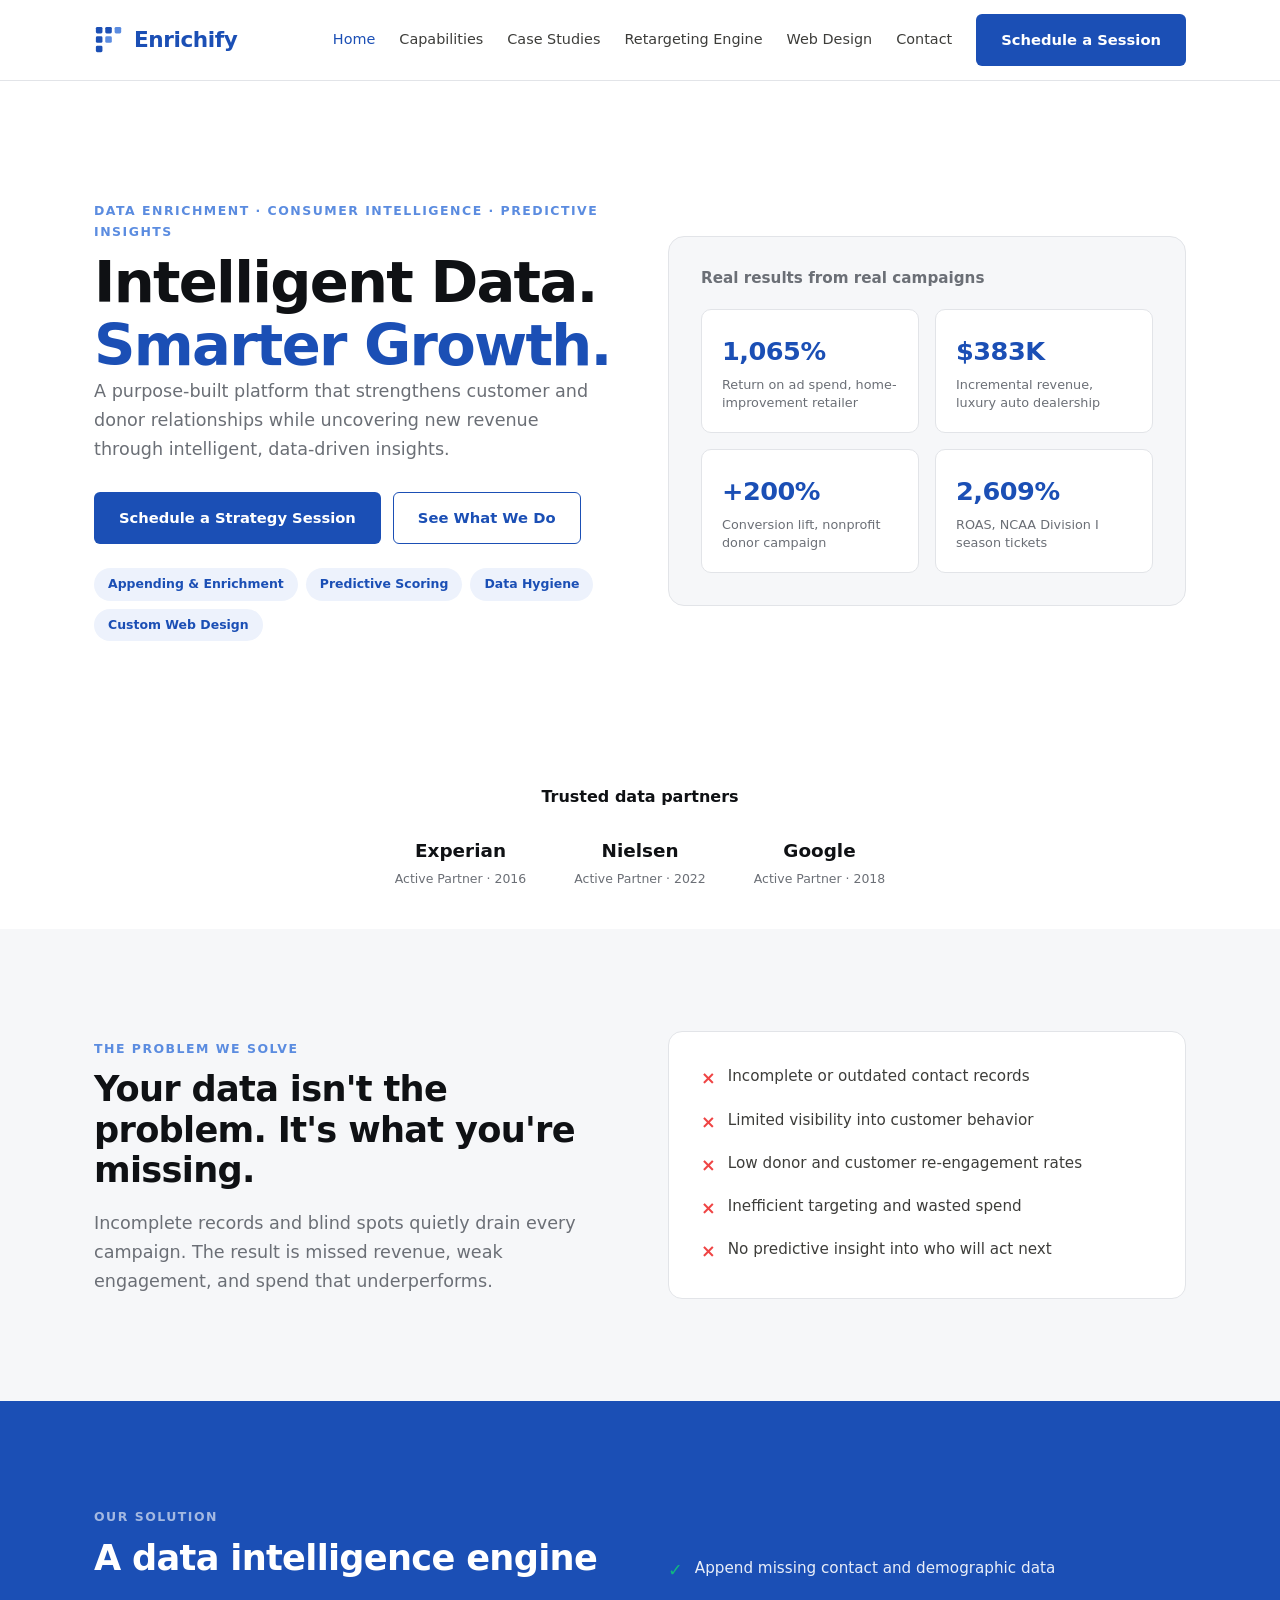
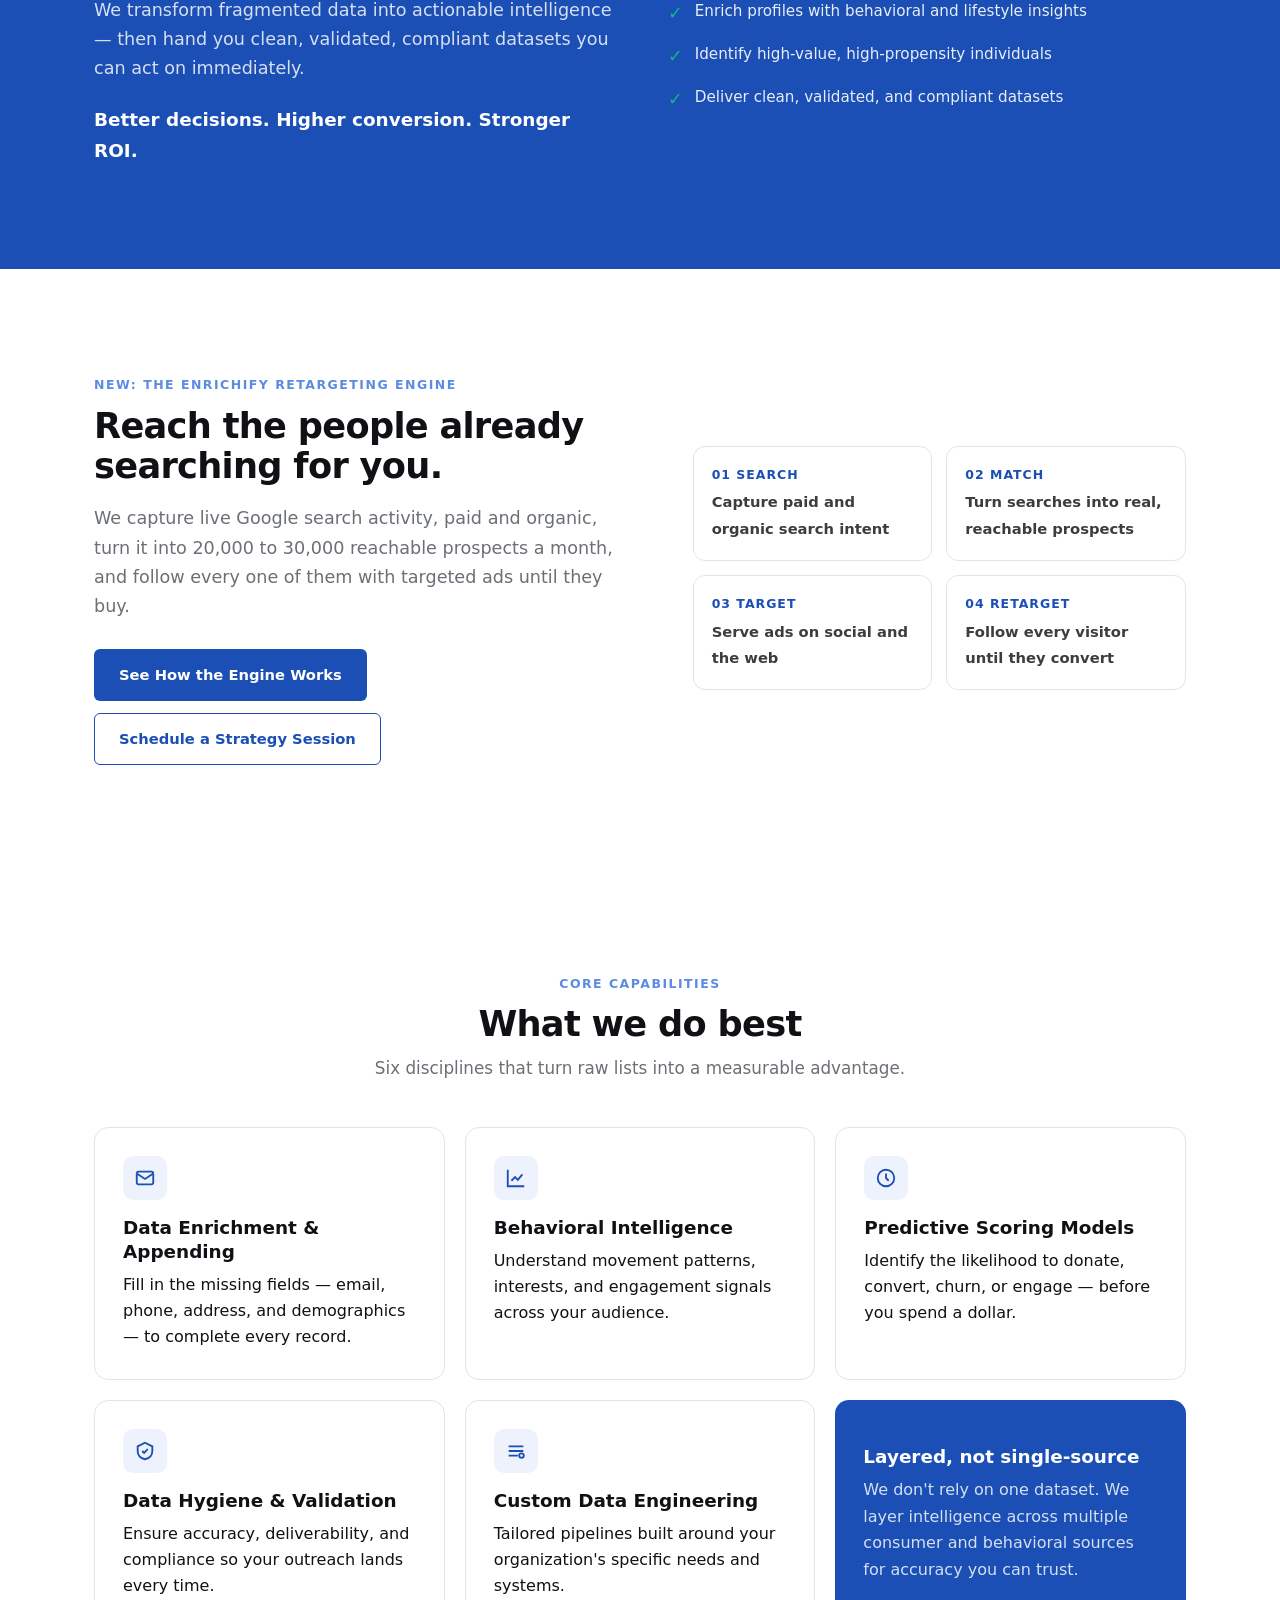
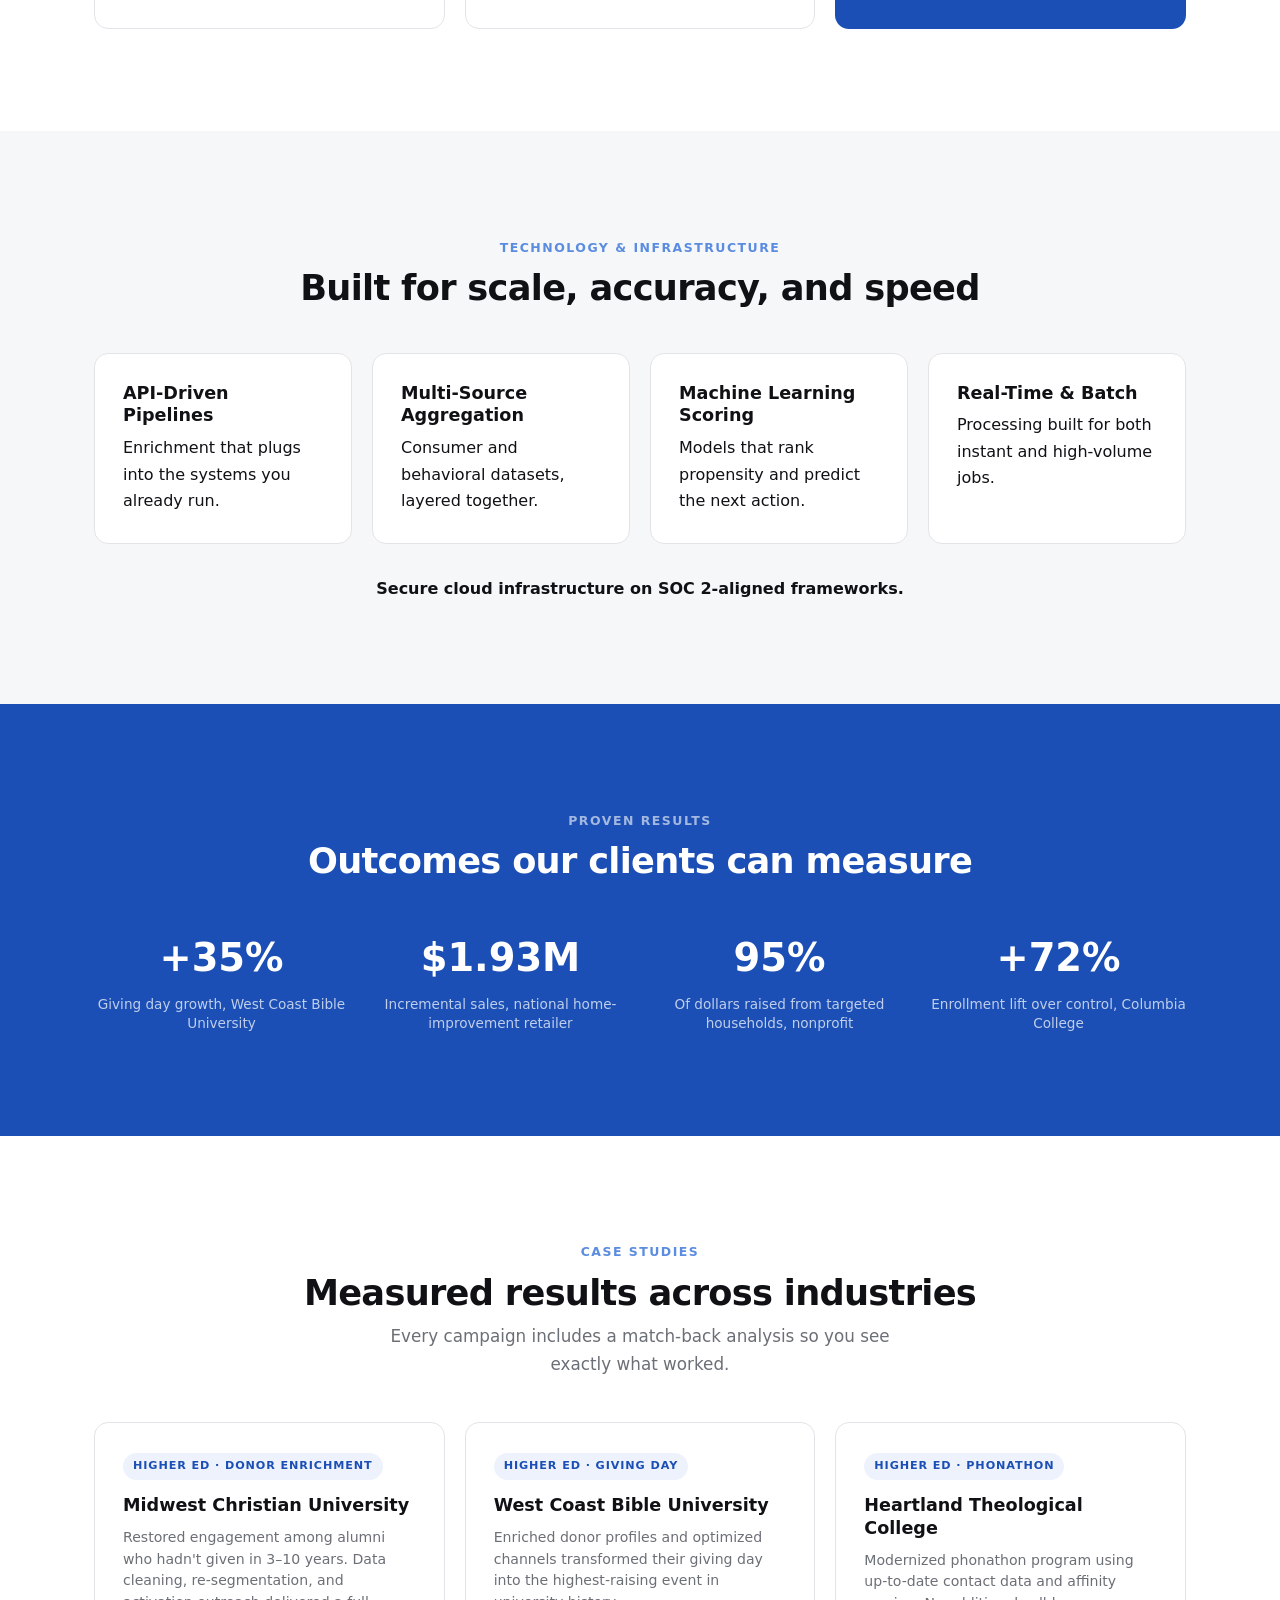
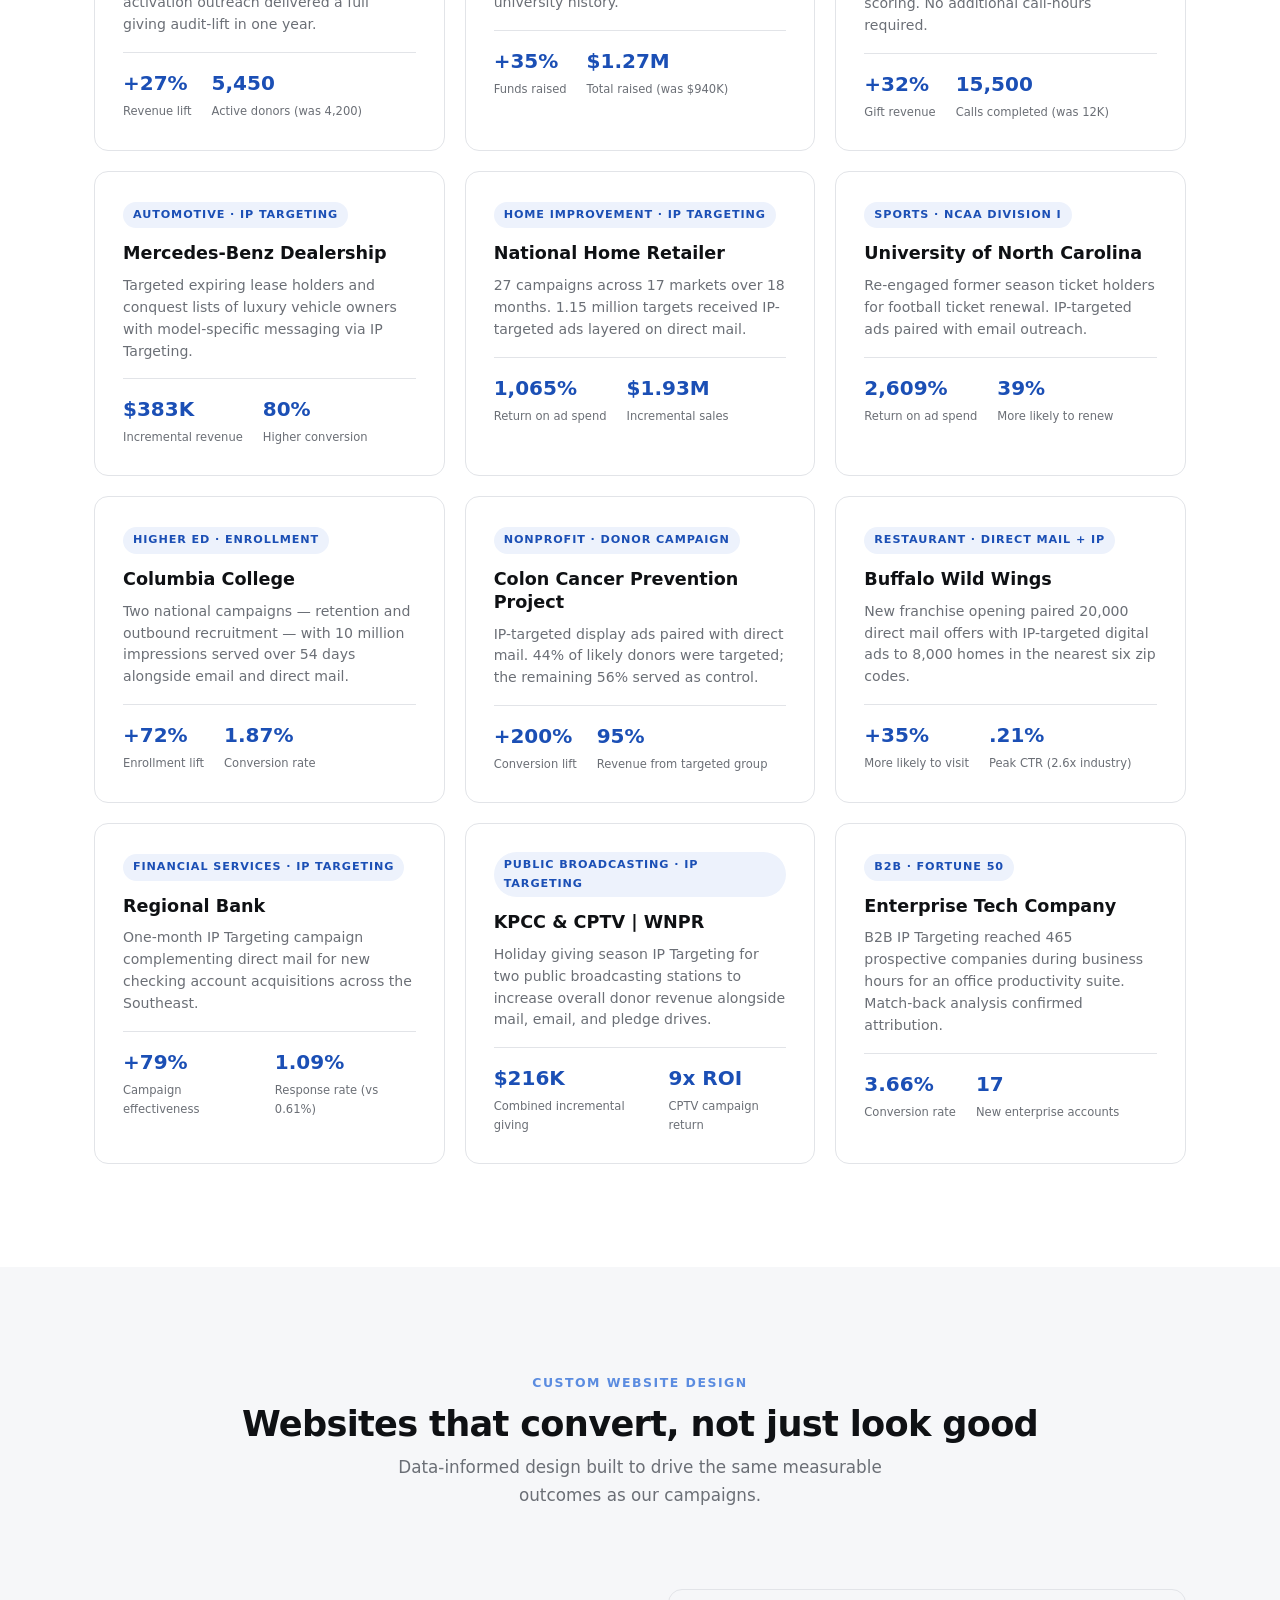
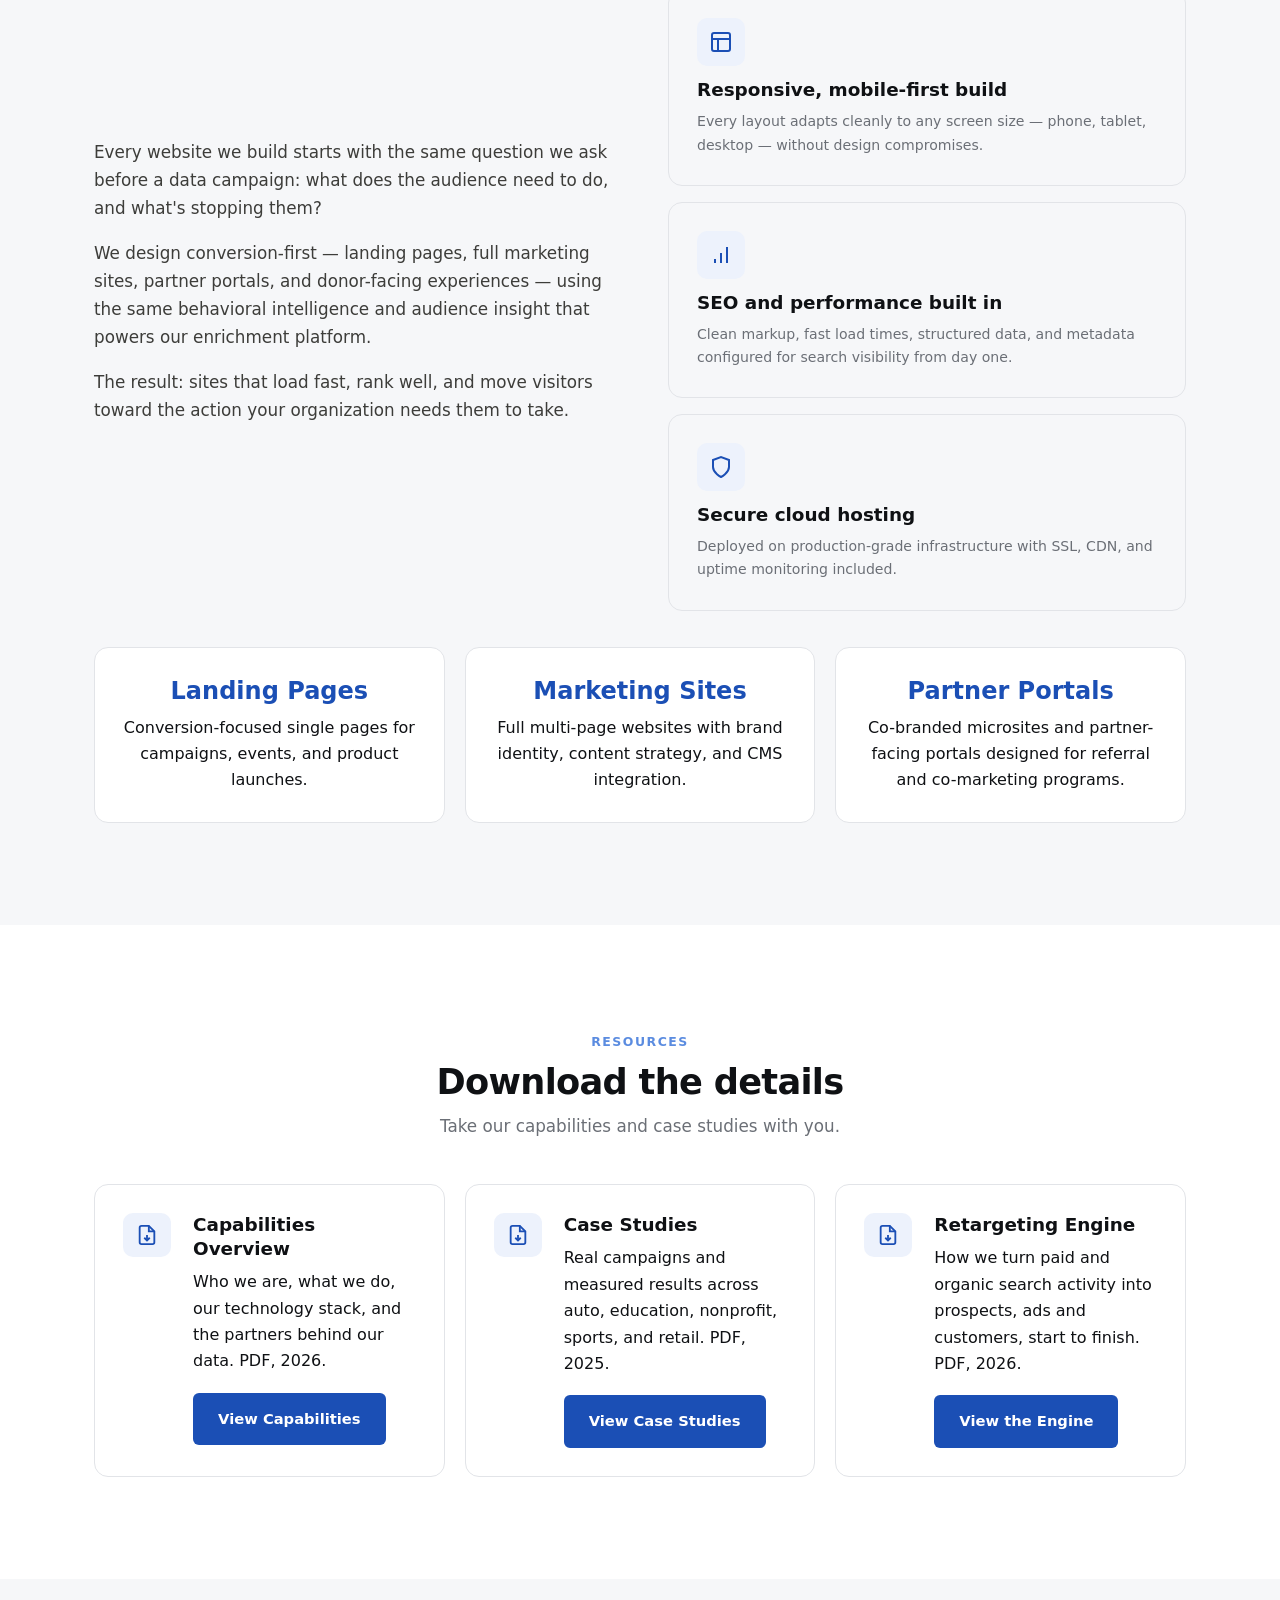
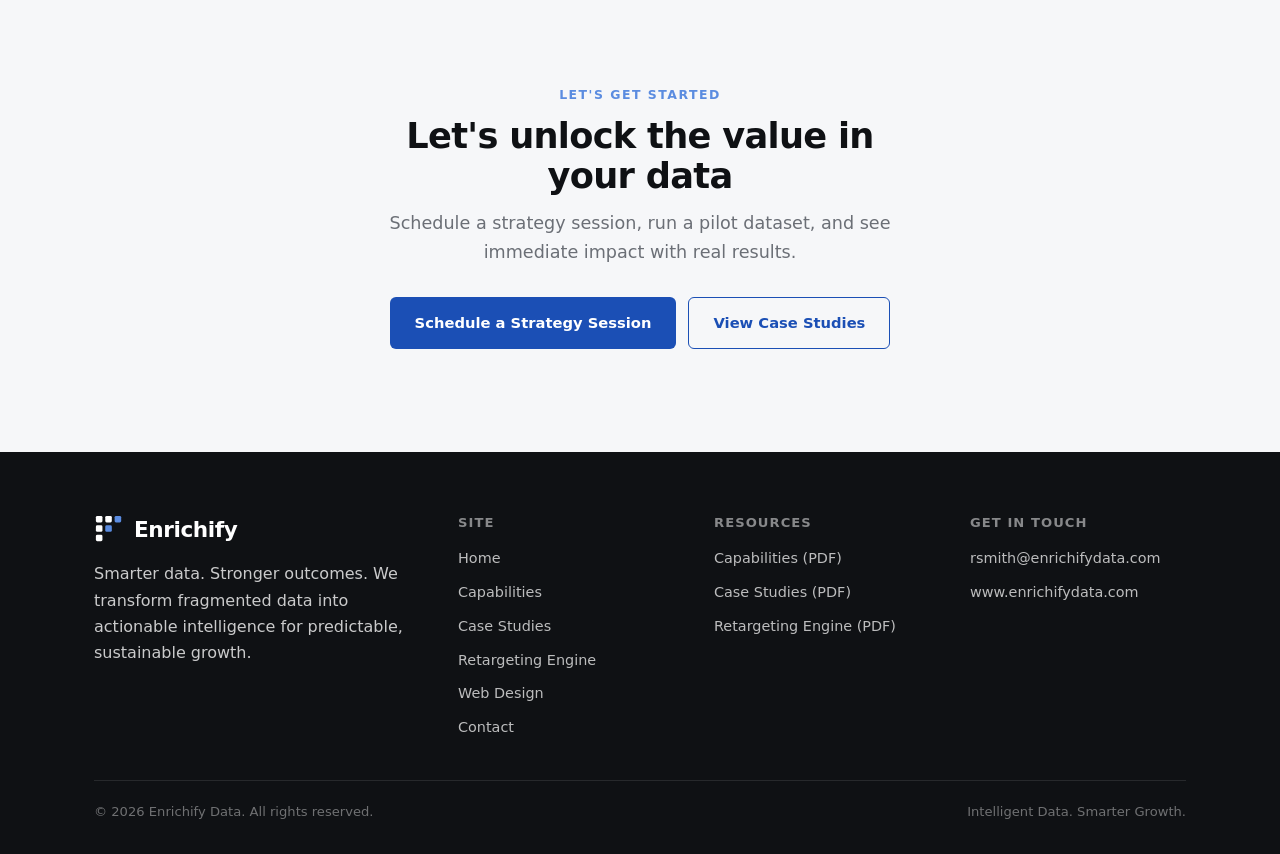
==== commit d4290f87: "new" ====
--- a/index.html
+++ b/index.html
@@ -4,32 +4,34 @@
   <meta charset="UTF-8" />
   <meta name="viewport" content="width=device-width, initial-scale=1.0" />
   <title>Enrichify — Intelligent Data. Smarter Growth.</title>
-  <meta name="description" content="Enrichify turns fragmented data into actionable intelligence — data enrichment, consumer intelligence, and predictive insights that drive measurable growth." />
+  <meta name="description" content="Enrichify turns fragmented data into actionable intelligence — data enrichment, consumer intelligence, predictive insights, and custom web design that drive measurable growth." />
   <link rel="preconnect" href="https://fonts.googleapis.com" />
   <link rel="preconnect" href="https://fonts.gstatic.com" crossorigin />
   <link href="https://fonts.googleapis.com/css2?family=Inter:wght@400;500;600;700;800&display=swap" rel="stylesheet" />
-  <link rel="stylesheet" href="css-20260624T174629Z-3-001/css/styles.css" />
+  <link rel="stylesheet" href="css/styles.css" />
 </head>
 <body>
 
-  <!-- ============ HEADER ============ -->
+  <!-- HEADER -->
   <header class="site-header">
     <div class="container nav">
       <a href="index.html" class="brand" aria-label="Enrichify home">
         <svg viewBox="0 0 32 32" fill="none" xmlns="http://www.w3.org/2000/svg" aria-hidden="true">
-          <rect x="2"  y="2"  width="7" height="7" rx="1.5" fill="#1B4FB5"/>
-          <rect x="2"  y="12" width="7" height="7" rx="1.5" fill="#1B4FB5"/>
-          <rect x="2"  y="22" width="7" height="7" rx="1.5" fill="#1B4FB5"/>
-          <rect x="12" y="2"  width="7" height="7" rx="1.5" fill="#1B4FB5"/>
+          <rect x="2" y="2" width="7" height="7" rx="1.5" fill="#1B4FB5"/>
+          <rect x="2" y="12" width="7" height="7" rx="1.5" fill="#1B4FB5"/>
+          <rect x="2" y="22" width="7" height="7" rx="1.5" fill="#1B4FB5"/>
+          <rect x="12" y="2" width="7" height="7" rx="1.5" fill="#1B4FB5"/>
           <rect x="12" y="12" width="7" height="7" rx="1.5" fill="#5B8CE0"/>
-          <rect x="22" y="2"  width="7" height="7" rx="1.5" fill="#5B8CE0"/>
+          <rect x="22" y="2" width="7" height="7" rx="1.5" fill="#5B8CE0"/>
         </svg>
         Enrichify
       </a>
       <nav class="nav-links" aria-label="Primary">
         <a href="index.html" class="active">Home</a>
-        <a href="index.html#capabilities">Capabilities</a>
-        <a href="about.html">About</a>
+        <a href="#capabilities">Capabilities</a>
+        <a href="#case-studies">Case Studies</a>
+        <a href="retargeting-engine.html">Retargeting Engine</a>
+        <a href="#web-design">Web Design</a>
         <a href="contact.html">Contact</a>
         <a href="contact.html" class="btn btn--primary nav-cta">Schedule a Session</a>
       </nav>
@@ -39,21 +41,22 @@
     </div>
   </header>
 
-  <!-- ============ HERO ============ -->
+  <!-- HERO -->
   <section class="hero">
     <div class="container hero-grid">
       <div>
         <span class="eyebrow">Data Enrichment · Consumer Intelligence · Predictive Insights</span>
         <h1>Intelligent Data.<br><span class="ink">Smarter Growth.</span></h1>
         <p class="lead">A purpose-built platform that strengthens customer and donor relationships while uncovering new revenue through intelligent, data-driven insights.</p>
-        <div class="btn-row">
+        <div class="btn-row" style="margin-top:28px;">
           <a href="contact.html" class="btn btn--primary">Schedule a Strategy Session</a>
-          <a href="index.html#capabilities" class="btn btn--ghost">See What We Do</a>
-        </div>
-        <div class="hero-tags" style="margin-top:30px;">
+          <a href="#capabilities" class="btn btn--ghost">See What We Do</a>
+        </div>
+        <div class="hero-tags" style="margin-top:24px;">
           <span>Appending &amp; Enrichment</span>
           <span>Predictive Scoring</span>
           <span>Data Hygiene</span>
+          <span>Custom Web Design</span>
         </div>
       </div>
       <div class="hero-visual">
@@ -68,7 +71,7 @@
     </div>
   </section>
 
-  <!-- ============ PARTNERS ============ -->
+  <!-- PARTNERS -->
   <section class="section--tight">
     <div class="container center">
       <p style="font-weight:600; color:var(--ink); margin-bottom:26px;">Trusted data partners</p>
@@ -80,7 +83,7 @@
     </div>
   </section>
 
-  <!-- ============ PROBLEM ============ -->
+  <!-- PROBLEM -->
   <section class="section bg-gray">
     <div class="container split">
       <div>
@@ -100,7 +103,7 @@
     </div>
   </section>
 
-  <!-- ============ SOLUTION ============ -->
+  <!-- SOLUTION -->
   <section class="section bg-blue">
     <div class="container split">
       <div>
@@ -120,13 +123,34 @@
     </div>
   </section>
 
-  <!-- ============ CAPABILITIES ============ -->
+  <!-- RETARGETING ENGINE TEASER -->
+  <section class="section" id="retargeting-engine">
+    <div class="container re-teaser">
+      <div>
+        <span class="eyebrow">New: The Enrichify Retargeting Engine</span>
+        <h2>Reach the people already searching for you.</h2>
+        <p class="lead" style="margin-top:18px;">We capture live Google search activity, paid and organic, turn it into 20,000 to 30,000 reachable prospects a month, and follow every one of them with targeted ads until they buy.</p>
+        <div class="btn-row" style="margin-top:28px;">
+          <a href="retargeting-engine.html" class="btn btn--primary">See How the Engine Works</a>
+          <a href="contact.html" class="btn btn--ghost">Schedule a Strategy Session</a>
+        </div>
+      </div>
+      <div class="re-teaser-steps">
+        <div><b>01 Search</b><span>Capture paid and organic search intent</span></div>
+        <div><b>02 Match</b><span>Turn searches into real, reachable prospects</span></div>
+        <div><b>03 Target</b><span>Serve ads on social and the web</span></div>
+        <div><b>04 Retarget</b><span>Follow every visitor until they convert</span></div>
+      </div>
+    </div>
+  </section>
+
+  <!-- CAPABILITIES -->
   <section class="section" id="capabilities">
     <div class="container">
       <div class="sec-head center">
         <span class="eyebrow">Core capabilities</span>
         <h2>What we do best</h2>
-        <p>Five disciplines that turn raw lists into a measurable advantage.</p>
+        <p>Six disciplines that turn raw lists into a measurable advantage.</p>
       </div>
       <div class="grid grid-3">
         <div class="card">
@@ -162,7 +186,7 @@
     </div>
   </section>
 
-  <!-- ============ TECH ============ -->
+  <!-- TECH -->
   <section class="section bg-gray">
     <div class="container">
       <div class="sec-head center">
@@ -179,7 +203,7 @@
     </div>
   </section>
 
-  <!-- ============ RESULTS / STATS ============ -->
+  <!-- RESULTS / STATS -->
   <section class="section bg-blue">
     <div class="container">
       <div class="sec-head center">
@@ -187,7 +211,7 @@
         <h2 style="color:#fff;">Outcomes our clients can measure</h2>
       </div>
       <div class="stats">
-        <div class="stat"><div class="num">+29%</div><div class="lbl">Giving increase in 28 days, Heartland Baptist Bible College</div></div>
+        <div class="stat"><div class="num">+35%</div><div class="lbl">Giving day growth, West Coast Bible University</div></div>
         <div class="stat"><div class="num">$1.93M</div><div class="lbl">Incremental sales, national home-improvement retailer</div></div>
         <div class="stat"><div class="num">95%</div><div class="lbl">Of dollars raised from targeted households, nonprofit</div></div>
         <div class="stat"><div class="num">+72%</div><div class="lbl">Enrollment lift over control, Columbia College</div></div>
@@ -195,7 +219,192 @@
     </div>
   </section>
 
-  <!-- ============ RESOURCES / DOWNLOADS ============ -->
+  <!-- CASE STUDIES -->
+  <section class="section" id="case-studies">
+    <div class="container">
+      <div class="sec-head center">
+        <span class="eyebrow">Case studies</span>
+        <h2>Measured results across industries</h2>
+        <p>Every campaign includes a match-back analysis so you see exactly what worked.</p>
+      </div>
+      <div class="case-grid">
+
+        <!-- Donor Enrichment Cases -->
+        <div class="case-card">
+          <span class="case-tag">Higher Ed · Donor Enrichment</span>
+          <h3>Midwest Christian University</h3>
+          <p>Restored engagement among alumni who hadn't given in 3–10 years. Data cleaning, re-segmentation, and activation outreach delivered a full giving audit-lift in one year.</p>
+          <div class="case-metric">
+            <div class="cm"><div class="val">+27%</div><div class="lab">Revenue lift</div></div>
+            <div class="cm"><div class="val">5,450</div><div class="lab">Active donors (was 4,200)</div></div>
+          </div>
+        </div>
+
+        <div class="case-card">
+          <span class="case-tag">Higher Ed · Giving Day</span>
+          <h3>West Coast Bible University</h3>
+          <p>Enriched donor profiles and optimized channels transformed their giving day into the highest-raising event in university history.</p>
+          <div class="case-metric">
+            <div class="cm"><div class="val">+35%</div><div class="lab">Funds raised</div></div>
+            <div class="cm"><div class="val">$1.27M</div><div class="lab">Total raised (was $940K)</div></div>
+          </div>
+        </div>
+
+        <div class="case-card">
+          <span class="case-tag">Higher Ed · Phonathon</span>
+          <h3>Heartland Theological College</h3>
+          <p>Modernized phonathon program using up-to-date contact data and affinity scoring. No additional call-hours required.</p>
+          <div class="case-metric">
+            <div class="cm"><div class="val">+32%</div><div class="lab">Gift revenue</div></div>
+            <div class="cm"><div class="val">15,500</div><div class="lab">Calls completed (was 12K)</div></div>
+          </div>
+        </div>
+
+        <!-- IP Targeting Cases -->
+        <div class="case-card">
+          <span class="case-tag">Automotive · IP Targeting</span>
+          <h3>Mercedes-Benz Dealership</h3>
+          <p>Targeted expiring lease holders and conquest lists of luxury vehicle owners with model-specific messaging via IP Targeting.</p>
+          <div class="case-metric">
+            <div class="cm"><div class="val">$383K</div><div class="lab">Incremental revenue</div></div>
+            <div class="cm"><div class="val">80%</div><div class="lab">Higher conversion</div></div>
+          </div>
+        </div>
+
+        <div class="case-card">
+          <span class="case-tag">Home Improvement · IP Targeting</span>
+          <h3>National Home Retailer</h3>
+          <p>27 campaigns across 17 markets over 18 months. 1.15 million targets received IP-targeted ads layered on direct mail.</p>
+          <div class="case-metric">
+            <div class="cm"><div class="val">1,065%</div><div class="lab">Return on ad spend</div></div>
+            <div class="cm"><div class="val">$1.93M</div><div class="lab">Incremental sales</div></div>
+          </div>
+        </div>
+
+        <div class="case-card">
+          <span class="case-tag">Sports · NCAA Division I</span>
+          <h3>University of North Carolina</h3>
+          <p>Re-engaged former season ticket holders for football ticket renewal. IP-targeted ads paired with email outreach.</p>
+          <div class="case-metric">
+            <div class="cm"><div class="val">2,609%</div><div class="lab">Return on ad spend</div></div>
+            <div class="cm"><div class="val">39%</div><div class="lab">More likely to renew</div></div>
+          </div>
+        </div>
+
+        <div class="case-card">
+          <span class="case-tag">Higher Ed · Enrollment</span>
+          <h3>Columbia College</h3>
+          <p>Two national campaigns — retention and outbound recruitment — with 10 million impressions served over 54 days alongside email and direct mail.</p>
+          <div class="case-metric">
+            <div class="cm"><div class="val">+72%</div><div class="lab">Enrollment lift</div></div>
+            <div class="cm"><div class="val">1.87%</div><div class="lab">Conversion rate</div></div>
+          </div>
+        </div>
+
+        <div class="case-card">
+          <span class="case-tag">Nonprofit · Donor Campaign</span>
+          <h3>Colon Cancer Prevention Project</h3>
+          <p>IP-targeted display ads paired with direct mail. 44% of likely donors were targeted; the remaining 56% served as control.</p>
+          <div class="case-metric">
+            <div class="cm"><div class="val">+200%</div><div class="lab">Conversion lift</div></div>
+            <div class="cm"><div class="val">95%</div><div class="lab">Revenue from targeted group</div></div>
+          </div>
+        </div>
+
+        <div class="case-card">
+          <span class="case-tag">Restaurant · Direct Mail + IP</span>
+          <h3>Buffalo Wild Wings</h3>
+          <p>New franchise opening paired 20,000 direct mail offers with IP-targeted digital ads to 8,000 homes in the nearest six zip codes.</p>
+          <div class="case-metric">
+            <div class="cm"><div class="val">+35%</div><div class="lab">More likely to visit</div></div>
+            <div class="cm"><div class="val">.21%</div><div class="lab">Peak CTR (2.6x industry)</div></div>
+          </div>
+        </div>
+
+        <div class="case-card">
+          <span class="case-tag">Financial Services · IP Targeting</span>
+          <h3>Regional Bank</h3>
+          <p>One-month IP Targeting campaign complementing direct mail for new checking account acquisitions across the Southeast.</p>
+          <div class="case-metric">
+            <div class="cm"><div class="val">+79%</div><div class="lab">Campaign effectiveness</div></div>
+            <div class="cm"><div class="val">1.09%</div><div class="lab">Response rate (vs 0.61%)</div></div>
+          </div>
+        </div>
+
+        <div class="case-card">
+          <span class="case-tag">Public Broadcasting · IP Targeting</span>
+          <h3>KPCC &amp; CPTV | WNPR</h3>
+          <p>Holiday giving season IP Targeting for two public broadcasting stations to increase overall donor revenue alongside mail, email, and pledge drives.</p>
+          <div class="case-metric">
+            <div class="cm"><div class="val">$216K</div><div class="lab">Combined incremental giving</div></div>
+            <div class="cm"><div class="val">9x ROI</div><div class="lab">CPTV campaign return</div></div>
+          </div>
+        </div>
+
+        <div class="case-card">
+          <span class="case-tag">B2B · Fortune 50</span>
+          <h3>Enterprise Tech Company</h3>
+          <p>B2B IP Targeting reached 465 prospective companies during business hours for an office productivity suite. Match-back analysis confirmed attribution.</p>
+          <div class="case-metric">
+            <div class="cm"><div class="val">3.66%</div><div class="lab">Conversion rate</div></div>
+            <div class="cm"><div class="val">17</div><div class="lab">New enterprise accounts</div></div>
+          </div>
+        </div>
+
+      </div>
+    </div>
+  </section>
+
+  <!-- CUSTOM WEBSITE DESIGN -->
+  <section class="section bg-gray" id="web-design">
+    <div class="container">
+      <div class="sec-head center">
+        <span class="eyebrow">Custom website design</span>
+        <h2>Websites that convert, not just look good</h2>
+        <p>Data-informed design built to drive the same measurable outcomes as our campaigns.</p>
+      </div>
+      <div class="split">
+        <div>
+          <p style="font-size:1.05rem; color:var(--ink-soft); margin-bottom:18px;">Every website we build starts with the same question we ask before a data campaign: what does the audience need to do, and what's stopping them?</p>
+          <p style="font-size:1.05rem; color:var(--ink-soft); margin-bottom:18px;">We design conversion-first — landing pages, full marketing sites, partner portals, and donor-facing experiences — using the same behavioral intelligence and audience insight that powers our enrichment platform.</p>
+          <p style="font-size:1.05rem; color:var(--ink-soft);">The result: sites that load fast, rank well, and move visitors toward the action your organization needs them to take.</p>
+        </div>
+        <div class="design-features" style="display:flex; flex-direction:column; gap:16px;">
+          <div class="design-card">
+            <div class="d-ico"><svg viewBox="0 0 24 24" fill="none" stroke="currentColor" stroke-width="2"><rect x="3" y="3" width="18" height="18" rx="2"/><path d="M3 9h18"/><path d="M9 21V9"/></svg></div>
+            <h3>Responsive, mobile-first build</h3>
+            <p style="font-size:0.88rem; color:var(--muted);">Every layout adapts cleanly to any screen size — phone, tablet, desktop — without design compromises.</p>
+          </div>
+          <div class="design-card">
+            <div class="d-ico"><svg viewBox="0 0 24 24" fill="none" stroke="currentColor" stroke-width="2"><path d="M12 20V10"/><path d="M18 20V4"/><path d="M6 20v-4"/></svg></div>
+            <h3>SEO and performance built in</h3>
+            <p style="font-size:0.88rem; color:var(--muted);">Clean markup, fast load times, structured data, and metadata configured for search visibility from day one.</p>
+          </div>
+          <div class="design-card">
+            <div class="d-ico"><svg viewBox="0 0 24 24" fill="none" stroke="currentColor" stroke-width="2"><path d="M12 22s8-4 8-10V5l-8-3-8 3v7c0 6 8 10 8 10z"/></svg></div>
+            <h3>Secure cloud hosting</h3>
+            <p style="font-size:0.88rem; color:var(--muted);">Deployed on production-grade infrastructure with SSL, CDN, and uptime monitoring included.</p>
+          </div>
+        </div>
+      </div>
+      <div class="grid grid-3" style="margin-top:36px;">
+        <div class="card" style="text-align:center;">
+          <h3 style="font-size:1.5rem; color:var(--blue-deep);">Landing Pages</h3>
+          <p>Conversion-focused single pages for campaigns, events, and product launches.</p>
+        </div>
+        <div class="card" style="text-align:center;">
+          <h3 style="font-size:1.5rem; color:var(--blue-deep);">Marketing Sites</h3>
+          <p>Full multi-page websites with brand identity, content strategy, and CMS integration.</p>
+        </div>
+        <div class="card" style="text-align:center;">
+          <h3 style="font-size:1.5rem; color:var(--blue-deep);">Partner Portals</h3>
+          <p>Co-branded microsites and partner-facing portals designed for referral and co-marketing programs.</p>
+        </div>
+      </div>
+    </div>
+  </section>
+
+  <!-- RESOURCES -->
   <section class="section" id="resources">
     <div class="container">
       <div class="sec-head center">
@@ -203,13 +412,13 @@
         <h2>Download the details</h2>
         <p>Take our capabilities and case studies with you.</p>
       </div>
-      <div class="grid grid-2">
+      <div class="grid grid-3">
         <div class="card" style="display:flex; gap:22px; align-items:flex-start;">
           <div class="ico" style="flex:0 0 48px;"><svg viewBox="0 0 24 24" fill="none" stroke="currentColor" stroke-width="2"><path d="M14 2H6a2 2 0 0 0-2 2v16a2 2 0 0 0 2 2h12a2 2 0 0 0 2-2V8z"/><path d="M14 2v6h6"/><path d="M12 18v-6"/><path d="M9 15l3 3 3-3"/></svg></div>
           <div>
             <h3>Capabilities Overview</h3>
             <p style="margin-bottom:18px;">Who we are, what we do, our technology stack, and the partners behind our data. PDF, 2026.</p>
-            <a href="assets-20260624T174629Z-3-001/assets/downloads/Enrichify Capabilities 2026.pdf" download class="btn btn--primary">Download Capabilities</a>
+            <a href="assets/downloads/Enrichify_Capabilities_2026.pdf" target="_blank" rel="noopener" class="btn btn--primary">View Capabilities</a>
           </div>
         </div>
         <div class="card" style="display:flex; gap:22px; align-items:flex-start;">
@@ -217,27 +426,35 @@
           <div>
             <h3>Case Studies</h3>
             <p style="margin-bottom:18px;">Real campaigns and measured results across auto, education, nonprofit, sports, and retail. PDF, 2025.</p>
-            <a href="assets-20260624T174629Z-3-001/assets/downloads/Enrichify Case Studies 2025 (1).pdf" download class="btn btn--primary">Download Case Studies</a>
-          </div>
-        </div>
-      </div>
-    </div>
-  </section>
-
-  <!-- ============ CTA ============ -->
+            <a href="assets/downloads/Enrichify_Case_Studies_2025.pdf" target="_blank" rel="noopener" class="btn btn--primary">View Case Studies</a>
+          </div>
+        </div>
+        <div class="card" style="display:flex; gap:22px; align-items:flex-start;">
+          <div class="ico" style="flex:0 0 48px;"><svg viewBox="0 0 24 24" fill="none" stroke="currentColor" stroke-width="2"><path d="M14 2H6a2 2 0 0 0-2 2v16a2 2 0 0 0 2 2h12a2 2 0 0 0 2-2V8z"/><path d="M14 2v6h6"/><path d="M12 18v-6"/><path d="M9 15l3 3 3-3"/></svg></div>
+          <div>
+            <h3>Retargeting Engine</h3>
+            <p style="margin-bottom:18px;">How we turn paid and organic search activity into prospects, ads and customers, start to finish. PDF, 2026.</p>
+            <a href="assets/downloads/Enrichify_Retargeting_Engine_2026.pdf" target="_blank" rel="noopener" class="btn btn--primary">View the Engine</a>
+          </div>
+        </div>
+      </div>
+    </div>
+  </section>
+
+  <!-- CTA -->
   <section class="section cta-band bg-gray">
     <div class="container">
       <span class="eyebrow">Let's get started</span>
       <h2>Let's unlock the value in your data</h2>
-      <p class="lead center" style="margin-bottom:30px;">Schedule a strategy session, run a pilot dataset, and see immediate impact with real results.</p>
+      <p class="lead center" style="margin:0 auto 30px;">Schedule a strategy session, run a pilot dataset, and see immediate impact with real results.</p>
       <div class="btn-row" style="justify-content:center;">
         <a href="contact.html" class="btn btn--primary">Schedule a Strategy Session</a>
-        <a href="about.html" class="btn btn--ghost">Learn More About Us</a>
-      </div>
-    </div>
-  </section>
-
-  <!-- ============ FOOTER ============ -->
+        <a href="#case-studies" class="btn btn--ghost">View Case Studies</a>
+      </div>
+    </div>
+  </section>
+
+  <!-- FOOTER -->
   <footer class="site-footer">
     <div class="container">
       <div class="footer-grid">
@@ -258,14 +475,17 @@
         <div class="footer-col">
           <h4>Site</h4>
           <a href="index.html">Home</a>
-          <a href="index.html#capabilities">Capabilities</a>
-          <a href="about.html">About Us</a>
+          <a href="#capabilities">Capabilities</a>
+          <a href="#case-studies">Case Studies</a>
+          <a href="retargeting-engine.html">Retargeting Engine</a>
+          <a href="#web-design">Web Design</a>
           <a href="contact.html">Contact</a>
         </div>
         <div class="footer-col">
           <h4>Resources</h4>
-          <a href="assets-20260624T174629Z-3-001/assets/downloads/Enrichify Capabilities 2026.pdf" download>Capabilities (PDF)</a>
-          <a href="assets-20260624T174629Z-3-001/assets/downloads/Enrichify Case Studies 2025 (1).pdf" download>Case Studies (PDF)</a>
+          <a href="assets/downloads/Enrichify_Capabilities_2026.pdf" target="_blank" rel="noopener">Capabilities (PDF)</a>
+          <a href="assets/downloads/Enrichify_Case_Studies_2025.pdf" target="_blank" rel="noopener">Case Studies (PDF)</a>
+          <a href="assets/downloads/Enrichify_Retargeting_Engine_2026.pdf" target="_blank" rel="noopener">Retargeting Engine (PDF)</a>
         </div>
         <div class="footer-col">
           <h4>Get in touch</h4>
@@ -280,6 +500,6 @@
     </div>
   </footer>
 
-  <script src="js-20260624T174632Z-3-001/js/main.js"></script>
+  <script src="js/main.js"></script>
 </body>
 </html>
--- a/css/styles.css
+++ b/css/styles.css
@@ -0,0 +1,318 @@
+:root {
+  --ink: #0f1114;
+  --ink-soft: #3d3d3a;
+  --muted: #6b6f76;
+  --border: #e2e4e8;
+  --bg: #ffffff;
+  --bg-alt: #f6f7f9;
+  --blue-deep: #1B4FB5;
+  --blue-mid: #2d6ae0;
+  --blue-light: #5B8CE0;
+  --blue-wash: #edf2fc;
+  --blue-glow: #dbe6fa;
+  --accent: #0ea5e9;
+  --green: #10b981;
+  --section-pad: clamp(64px, 8vw, 112px);
+}
+
+*, *::before, *::after { box-sizing: border-box; margin: 0; padding: 0; }
+
+html { scroll-behavior: smooth; -webkit-font-smoothing: antialiased; }
+
+body {
+  font-family: 'Inter', system-ui, -apple-system, sans-serif;
+  color: var(--ink);
+  background: var(--bg);
+  line-height: 1.65;
+  font-size: 16px;
+}
+
+.container { max-width: 1140px; margin: 0 auto; padding: 0 24px; }
+
+img { max-width: 100%; display: block; }
+a { color: inherit; text-decoration: none; }
+
+/* --- HEADER --- */
+.site-header {
+  position: sticky; top: 0; z-index: 100;
+  background: rgba(255,255,255,0.92);
+  backdrop-filter: blur(12px);
+  border-bottom: 1px solid var(--border);
+}
+.nav { display: flex; align-items: center; justify-content: space-between; gap: 16px; padding: 14px 24px; max-width: 1140px; margin: 0 auto; }
+.brand { display: flex; align-items: center; gap: 10px; font-weight: 800; font-size: 1.35rem; color: var(--blue-deep); letter-spacing: -0.02em; }
+.brand svg { width: 30px; height: 30px; }
+.nav-links { display: flex; align-items: center; gap: 28px; font-size: 0.9rem; font-weight: 500; color: var(--ink-soft); }
+.nav-links a:hover, .nav-links a.active { color: var(--blue-deep); }
+.nav-cta { background: var(--blue-deep); color: #fff !important; padding: 10px 20px; border-radius: 6px; font-weight: 600; transition: background 0.2s; }
+.nav-cta:hover { background: var(--blue-mid); }
+.nav-toggle { display: none; background: none; border: none; cursor: pointer; padding: 6px; }
+.nav-toggle span { display: block; width: 22px; height: 2px; background: var(--ink); margin: 5px 0; border-radius: 2px; transition: 0.2s; }
+
+/* --- BUTTONS --- */
+.btn { display: inline-flex; align-items: center; gap: 8px; font-weight: 600; font-size: 0.92rem; padding: 13px 24px; border-radius: 6px; transition: all 0.2s; border: 1px solid transparent; cursor: pointer; }
+.btn--primary { background: var(--blue-deep); color: #fff; }
+.btn--primary:hover { background: var(--blue-mid); transform: translateY(-1px); }
+.btn--ghost { background: transparent; color: var(--blue-deep); border-color: var(--blue-deep); }
+.btn--ghost:hover { background: var(--blue-wash); }
+.btn--white { background: #fff; color: var(--blue-deep); }
+.btn--white:hover { background: var(--blue-wash); }
+.btn-row { display: flex; gap: 12px; flex-wrap: wrap; }
+
+/* --- EYEBROW --- */
+.eyebrow { font-size: 0.78rem; font-weight: 700; letter-spacing: 0.12em; text-transform: uppercase; color: var(--blue-light); display: inline-block; margin-bottom: 10px; }
+
+/* --- SECTIONS --- */
+.section { padding: var(--section-pad) 0; }
+.section--tight { padding: 40px 0; }
+.bg-gray { background: var(--bg-alt); }
+.bg-blue { background: var(--blue-deep); color: #fff; }
+.bg-blue .eyebrow { color: rgba(255,255,255,0.6); }
+.bg-blue .lead { color: rgba(255,255,255,0.82); }
+.bg-blue p { color: rgba(255,255,255,0.78); }
+.center { text-align: center; }
+.sec-head { margin-bottom: 44px; }
+.sec-head p { color: var(--muted); max-width: 560px; margin: 10px auto 0; font-size: 1.05rem; }
+
+h1 { font-size: clamp(2.4rem, 5vw, 3.6rem); font-weight: 800; line-height: 1.08; letter-spacing: -0.03em; }
+h2 { font-size: clamp(1.6rem, 3vw, 2.2rem); font-weight: 800; line-height: 1.15; letter-spacing: -0.02em; }
+h3 { font-size: 1.15rem; font-weight: 700; line-height: 1.3; margin-bottom: 8px; }
+.lead { font-size: 1.1rem; color: var(--muted); line-height: 1.65; max-width: 540px; }
+.ink { color: var(--blue-deep); }
+
+/* --- HERO --- */
+.hero { padding: clamp(80px, 10vw, 120px) 0 var(--section-pad); }
+.hero-grid { display: grid; grid-template-columns: 1fr 1fr; gap: 56px; align-items: center; }
+.hero-tags { display: flex; gap: 8px; flex-wrap: wrap; }
+.hero-tags span { font-size: 0.78rem; font-weight: 600; color: var(--blue-deep); background: var(--blue-wash); padding: 6px 14px; border-radius: 100px; }
+.hero-visual { background: var(--bg-alt); border-radius: 16px; padding: 32px; border: 1px solid var(--border); }
+.hero-visual h3 { font-size: 0.95rem; color: var(--muted); font-weight: 600; margin-bottom: 20px; }
+.hero-stat-grid { display: grid; grid-template-columns: 1fr 1fr; gap: 16px; }
+.hero-stat { background: #fff; border-radius: 10px; padding: 20px; border: 1px solid var(--border); }
+.hero-stat .num { font-size: 1.6rem; font-weight: 800; color: var(--blue-deep); letter-spacing: -0.02em; }
+.hero-stat .lbl { font-size: 0.8rem; color: var(--muted); margin-top: 4px; line-height: 1.4; }
+
+/* --- PARTNERS --- */
+.partners { display: flex; justify-content: center; gap: 48px; flex-wrap: wrap; }
+.partner { text-align: center; }
+.partner .name { font-size: 1.15rem; font-weight: 700; color: var(--ink); }
+.partner .since { font-size: 0.78rem; color: var(--muted); margin-top: 2px; }
+
+/* --- SPLIT --- */
+.split { display: grid; grid-template-columns: 1fr 1fr; gap: 56px; align-items: center; }
+.panel { background: #fff; border-radius: 14px; padding: 32px; border: 1px solid var(--border); }
+
+/* --- LISTS --- */
+.problem-list { list-style: none; display: flex; flex-direction: column; gap: 14px; }
+.problem-list li { display: flex; align-items: flex-start; gap: 12px; font-size: 0.95rem; color: var(--ink-soft); }
+.problem-list .x { color: #ef4444; font-weight: 700; font-size: 1.1rem; flex-shrink: 0; }
+.check-list { list-style: none; display: flex; flex-direction: column; gap: 14px; }
+.check-list li { display: flex; align-items: flex-start; gap: 12px; font-size: 0.95rem; color: rgba(255,255,255,0.9); }
+.check-list .c { color: var(--green); font-weight: 700; font-size: 1.1rem; flex-shrink: 0; }
+
+/* --- GRID --- */
+.grid { display: grid; gap: 20px; }
+.grid-2 { grid-template-columns: repeat(2, 1fr); }
+.grid-3 { grid-template-columns: repeat(3, 1fr); }
+.grid-4 { grid-template-columns: repeat(4, 1fr); }
+
+/* --- CARDS --- */
+.card { background: #fff; border: 1px solid var(--border); border-radius: 14px; padding: 28px; transition: border-color 0.2s, transform 0.2s; }
+.card:hover { border-color: var(--blue-light); transform: translateY(-2px); }
+.card .ico { width: 44px; height: 44px; display: flex; align-items: center; justify-content: center; background: var(--blue-wash); border-radius: 10px; margin-bottom: 16px; color: var(--blue-deep); }
+.card .ico svg { width: 22px; height: 22px; }
+
+/* --- STATS --- */
+.stats { display: grid; grid-template-columns: repeat(4, 1fr); gap: 24px; }
+.stat { text-align: center; }
+.stat .num { font-size: clamp(1.8rem, 3vw, 2.4rem); font-weight: 800; color: #fff; }
+.stat .lbl { font-size: 0.85rem; color: rgba(255,255,255,0.72); margin-top: 6px; line-height: 1.4; }
+
+/* --- CASE STUDIES --- */
+.case-grid { display: grid; grid-template-columns: repeat(3, 1fr); gap: 20px; }
+.case-card {
+  background: #fff; border: 1px solid var(--border); border-radius: 14px;
+  padding: 28px; position: relative; overflow: hidden;
+  transition: border-color 0.2s, transform 0.2s;
+}
+.case-card:hover { border-color: var(--blue-light); transform: translateY(-2px); }
+.case-card .case-tag {
+  font-size: 0.7rem; font-weight: 700; letter-spacing: 0.08em; text-transform: uppercase;
+  color: var(--blue-deep); background: var(--blue-wash); padding: 4px 10px; border-radius: 100px;
+  display: inline-block; margin-bottom: 14px;
+}
+.case-card h3 { font-size: 1.1rem; margin-bottom: 10px; }
+.case-card p { font-size: 0.88rem; color: var(--muted); margin-bottom: 16px; line-height: 1.55; }
+.case-metric { display: flex; gap: 20px; border-top: 1px solid var(--border); padding-top: 14px; margin-top: auto; }
+.case-metric .cm { text-align: left; }
+.case-metric .cm .val { font-size: 1.25rem; font-weight: 800; color: var(--blue-deep); }
+.case-metric .cm .lab { font-size: 0.72rem; color: var(--muted); margin-top: 2px; }
+
+/* --- WEBSITE DESIGN SECTION --- */
+.design-features { display: grid; grid-template-columns: repeat(3, 1fr); gap: 20px; margin-top: 36px; }
+.design-card { background: var(--bg-alt); border-radius: 14px; padding: 28px; border: 1px solid var(--border); }
+.design-card .d-ico { font-size: 1.6rem; margin-bottom: 12px; width: 48px; height: 48px; display: flex; align-items: center; justify-content: center; background: var(--blue-wash); border-radius: 10px; color: var(--blue-deep); }
+.design-card .d-ico svg { width: 24px; height: 24px; }
+
+/* --- CTA BAND --- */
+.cta-band { text-align: center; }
+.cta-band h2 { max-width: 520px; margin: 0 auto 12px; }
+
+/* --- FOOTER --- */
+.site-footer { background: var(--ink); color: rgba(255,255,255,0.78); padding: 60px 0 32px; }
+.site-footer .brand { color: #fff; margin-bottom: 14px; }
+.footer-grid { display: grid; grid-template-columns: 1.5fr 1fr 1fr 1fr; gap: 40px; margin-bottom: 40px; }
+.footer-col { display: flex; flex-direction: column; gap: 10px; }
+.footer-col h4 { font-size: 0.82rem; font-weight: 700; text-transform: uppercase; letter-spacing: 0.08em; color: rgba(255,255,255,0.5); margin-bottom: 4px; }
+.footer-col a { font-size: 0.9rem; color: rgba(255,255,255,0.72); transition: color 0.2s; }
+.footer-col a:hover { color: #fff; }
+.footer-bottom { border-top: 1px solid rgba(255,255,255,0.1); padding-top: 20px; display: flex; justify-content: space-between; font-size: 0.82rem; color: rgba(255,255,255,0.4); }
+
+/* --- RESPONSIVE --- */
+@media (max-width: 900px) {
+  .hero-grid, .split { grid-template-columns: 1fr; gap: 36px; }
+  .grid-3, .grid-4, .case-grid, .design-features { grid-template-columns: 1fr 1fr; }
+  .stats { grid-template-columns: 1fr 1fr; }
+  .footer-grid { grid-template-columns: 1fr 1fr; }
+}
+@media (max-width: 640px) {
+  .nav-links { display: none; position: fixed; top: 0; left: 0; right: 0; bottom: 0; background: #fff; flex-direction: column; justify-content: center; align-items: center; gap: 28px; font-size: 1.2rem; z-index: 200; }
+  .nav-links.open { display: flex; }
+  .nav-toggle { display: block; z-index: 201; }
+  .grid-2, .grid-3, .grid-4, .case-grid, .design-features { grid-template-columns: 1fr; }
+  .stats { grid-template-columns: 1fr 1fr; }
+  .hero-stat-grid { grid-template-columns: 1fr; }
+  .footer-grid { grid-template-columns: 1fr; }
+  .footer-bottom { flex-direction: column; gap: 6px; }
+  .btn-row { flex-direction: column; }
+  .btn { width: 100%; justify-content: center; }
+}
+
+/* =========================================================
+   RETARGETING ENGINE (added Oct 2026)
+   ========================================================= */
+.nav-links { gap: 24px; }
+.re-hero-panel { background: var(--blue-deep); color: #fff; border-radius: 16px; padding: 32px; }
+.re-hero-panel h3 { color: rgba(255,255,255,0.7); font-size: 0.95rem; font-weight: 600; margin-bottom: 18px; }
+.re-flow { display: flex; flex-direction: column; gap: 10px; }
+.re-flow-step { display: flex; align-items: center; gap: 14px; background: rgba(255,255,255,0.08); border: 1px solid rgba(255,255,255,0.14); border-radius: 10px; padding: 14px 16px; }
+.re-flow-step .n { flex: 0 0 30px; height: 30px; border-radius: 50%; background: #fff; color: var(--blue-deep); font-weight: 800; font-size: 0.85rem; display: flex; align-items: center; justify-content: center; }
+.re-flow-step b { display: block; font-size: 0.98rem; color: #fff; }
+.re-flow-step span { font-size: 0.82rem; color: rgba(255,255,255,0.72); }
+
+.re-ways { display: grid; grid-template-columns: 1fr 1fr; gap: 20px; }
+.re-way { background: #fff; border: 1px solid var(--border); border-radius: 14px; padding: 30px; }
+.re-way .tag { font-size: 0.7rem; font-weight: 700; letter-spacing: 0.08em; text-transform: uppercase; color: var(--blue-deep); background: var(--blue-wash); padding: 4px 10px; border-radius: 100px; display: inline-block; margin-bottom: 14px; }
+.re-way ul { list-style: none; display: flex; flex-direction: column; gap: 10px; margin-top: 14px; }
+.re-way li { display: flex; gap: 10px; font-size: 0.93rem; color: var(--ink-soft); }
+.re-way li::before { content: "✓"; color: var(--green); font-weight: 700; }
+.re-merge { margin-top: 20px; background: var(--blue-wash); border: 1px solid var(--blue-glow); border-radius: 14px; padding: 20px 26px; text-align: center; font-weight: 600; color: var(--blue-deep); }
+
+.re-steps { display: grid; grid-template-columns: repeat(3, 1fr); gap: 20px; counter-reset: re; }
+.re-step { background: #fff; border: 1px solid var(--border); border-radius: 14px; padding: 26px; }
+.re-step .num { width: 40px; height: 40px; border-radius: 10px; background: var(--blue-deep); color: #fff; font-weight: 800; display: flex; align-items: center; justify-content: center; margin-bottom: 14px; }
+.re-step p { font-size: 0.9rem; color: var(--muted); }
+
+.re-journey { display: grid; grid-template-columns: repeat(3, 1fr); gap: 22px; }
+.re-j { display: flex; flex-direction: column; gap: 14px; }
+.re-mock { height: 190px; border-radius: 14px; background: #fff; border: 1px solid var(--border); display: flex; align-items: center; justify-content: center; overflow: hidden; position: relative; padding: 14px; }
+.re-mock.dark { background: var(--blue-deep); border-color: var(--blue-deep); }
+.re-j-label { display: flex; gap: 12px; align-items: flex-start; }
+.re-j-label .n { flex: 0 0 32px; height: 32px; border-radius: 50%; background: var(--blue-deep); color: #fff; font-weight: 800; font-size: 0.85rem; display: flex; align-items: center; justify-content: center; }
+.re-j-label h3 { font-size: 1rem; margin-bottom: 2px; }
+.re-j-label p { font-size: 0.86rem; color: var(--muted); line-height: 1.5; }
+.re-search { width: 100%; max-width: 300px; }
+.re-search .bar { display: flex; align-items: center; gap: 8px; background: #fff; border: 1px solid var(--border); box-shadow: 0 2px 8px rgba(15,17,20,0.08); border-radius: 100px; padding: 9px 14px; font-size: 0.82rem; color: var(--ink); }
+.re-search .bar svg { width: 15px; height: 15px; flex-shrink: 0; color: var(--muted); }
+.re-search .res { margin-top: 12px; display: flex; flex-direction: column; gap: 6px; }
+.re-search .res .t { height: 8px; width: 65%; background: #c9d6f2; border-radius: 4px; }
+.re-search .res .l { height: 6px; background: var(--border); border-radius: 3px; }
+.re-search .org { border: 2px solid var(--blue-light); border-radius: 8px; padding: 7px 9px; font-size: 0.72rem; color: var(--blue-deep); font-weight: 600; }
+.re-match { width: 100%; max-width: 290px; background: rgba(255,255,255,0.08); border: 1px solid rgba(255,255,255,0.18); border-radius: 10px; padding: 14px 16px; color: #fff; }
+.re-match .top { display: flex; justify-content: space-between; align-items: center; font-weight: 700; font-size: 0.92rem; margin-bottom: 10px; }
+.re-match .pill { font-size: 0.66rem; font-weight: 700; letter-spacing: 0.06em; background: #fff; color: var(--blue-deep); padding: 3px 8px; border-radius: 100px; }
+.re-match dl { display: grid; grid-template-columns: 92px 1fr; gap: 5px 8px; font-size: 0.78rem; }
+.re-match dt { color: rgba(255,255,255,0.6); }
+.re-phone { width: 118px; height: 168px; background: var(--ink); border-radius: 18px; padding: 9px 7px; display: flex; flex-direction: column; gap: 6px; flex-shrink: 0; }
+.re-phone .hd { display: flex; align-items: center; gap: 5px; font-size: 0.55rem; color: #fff; }
+.re-phone .hd i { width: 12px; height: 12px; border-radius: 50%; background: var(--blue-light); display: inline-block; }
+.re-phone .hd em { color: rgba(255,255,255,0.5); font-style: normal; }
+.re-phone .img { height: 58px; border-radius: 6px; background: linear-gradient(135deg, var(--blue-light), var(--blue-deep)); }
+.re-phone .h { color: #fff; font-size: 0.68rem; font-weight: 800; line-height: 1.15; }
+.re-phone .cta { margin-top: auto; background: var(--blue-mid); color: #fff; font-size: 0.55rem; font-weight: 700; text-align: center; padding: 4px; border-radius: 4px; }
+.re-browser { width: 100%; max-width: 300px; height: 150px; border: 1px solid var(--border); border-radius: 8px; overflow: hidden; display: flex; flex-direction: column; background: #fff; }
+.re-browser .bb { height: 20px; background: var(--bg-alt); border-bottom: 1px solid var(--border); display: flex; align-items: center; gap: 4px; padding: 0 8px; }
+.re-browser .bb i { width: 6px; height: 6px; border-radius: 50%; background: #c4c8cf; display: inline-block; }
+.re-browser .bb span { margin-left: 6px; flex: 1; height: 12px; border-radius: 6px; background: #fff; border: 1px solid var(--border); font-size: 0.55rem; color: var(--muted); padding-left: 6px; line-height: 11px; }
+.re-browser .bd { flex: 1; display: flex; gap: 8px; padding: 10px; }
+.re-lines { flex: 1; display: flex; flex-direction: column; gap: 6px; }
+.re-lines .h { height: 9px; background: #3d3d3a; border-radius: 3px; }
+.re-lines .l { height: 5px; background: var(--border); border-radius: 3px; }
+.re-banner { width: 104px; background: var(--blue-deep); color: #fff; border-radius: 6px; padding: 8px; display: flex; flex-direction: column; gap: 5px; box-shadow: 0 0 0 2px var(--accent); }
+.re-banner b { font-size: 0.66rem; line-height: 1.15; }
+.re-banner span { font-size: 0.52rem; color: rgba(255,255,255,0.75); }
+.re-banner .cta { margin-top: auto; background: #fff; color: var(--blue-deep); font-size: 0.52rem; font-weight: 700; padding: 3px 6px; border-radius: 4px; align-self: flex-start; }
+.re-landing { flex: 1; display: flex; flex-direction: column; justify-content: center; gap: 7px; padding: 4px 6px; }
+.re-landing b { font-size: 0.86rem; line-height: 1.15; color: var(--ink); }
+.re-landing .cta { background: var(--blue-deep); color: #fff; font-size: 0.55rem; font-weight: 700; padding: 4px 8px; border-radius: 4px; align-self: flex-start; }
+.re-landing-img { width: 92px; border-radius: 6px; background: linear-gradient(160deg, var(--blue-glow), var(--blue-light)); }
+.re-pixel { position: absolute; right: 12px; top: 12px; font-size: 0.62rem; font-weight: 700; letter-spacing: 0.06em; text-transform: uppercase; background: var(--green); color: #fff; padding: 3px 8px; border-radius: 100px; }
+.re-customer { display: flex; flex-direction: column; align-items: center; gap: 10px; color: #fff; text-align: center; }
+.re-customer .ck { width: 52px; height: 52px; border-radius: 50%; background: var(--green); display: flex; align-items: center; justify-content: center; }
+.re-customer .ck svg { width: 26px; height: 26px; }
+.re-customer b { font-size: 1.15rem; }
+.re-customer span { font-size: 0.82rem; color: rgba(255,255,255,0.75); max-width: 230px; }
+
+.re-case { background: #fff; border: 1px solid var(--border); border-radius: 16px; padding: 30px; }
+.re-case + .re-case { margin-top: 22px; }
+.re-case-head { display: flex; justify-content: space-between; align-items: flex-start; gap: 20px; flex-wrap: wrap; margin-bottom: 20px; }
+.re-case-head .case-tag { font-size: 0.7rem; font-weight: 700; letter-spacing: 0.08em; text-transform: uppercase; color: var(--blue-deep); background: var(--blue-wash); padding: 4px 10px; border-radius: 100px; display: inline-block; margin-bottom: 10px; }
+.re-case-head h3 { font-size: 1.35rem; margin: 0; }
+.re-case-results { display: flex; gap: 28px; }
+.re-case-results .val { font-size: 1.6rem; font-weight: 800; color: var(--blue-deep); line-height: 1.1; }
+.re-case-results .lab { font-size: 0.75rem; color: var(--muted); }
+.re-case-flow { display: grid; grid-template-columns: repeat(4, 1fr); gap: 12px; }
+.re-cf { background: var(--bg-alt); border: 1px solid var(--border); border-radius: 12px; padding: 16px; position: relative; }
+.re-cf .k { font-size: 0.68rem; font-weight: 700; letter-spacing: 0.1em; text-transform: uppercase; color: var(--blue-light); margin-bottom: 6px; }
+.re-cf p { font-size: 0.87rem; color: var(--ink-soft); line-height: 1.5; }
+.re-cf.res { background: var(--blue-deep); border-color: var(--blue-deep); }
+.re-cf.res .k { color: rgba(255,255,255,0.65); }
+.re-cf.res p { color: #fff; font-weight: 600; }
+.re-cf:not(:last-child)::after { content: ""; position: absolute; right: -10px; top: 50%; width: 8px; height: 8px; border-top: 2px solid var(--blue-light); border-right: 2px solid var(--blue-light); transform: translateY(-50%) rotate(45deg); z-index: 1; }
+
+.re-invest { display: grid; grid-template-columns: 1fr 1fr; gap: 20px; }
+.re-invest .box { border-radius: 14px; padding: 30px; background: rgba(255,255,255,0.08); border: 1px solid rgba(255,255,255,0.16); }
+.re-invest .big { font-size: clamp(1.9rem, 4vw, 2.6rem); font-weight: 800; color: #fff; letter-spacing: -0.02em; line-height: 1.1; }
+.re-invest .lbl { color: rgba(255,255,255,0.75); margin-top: 6px; }
+
+.re-teaser { display: grid; grid-template-columns: 1.1fr 1fr; gap: 56px; align-items: center; }
+.re-teaser-steps { display: grid; grid-template-columns: 1fr 1fr; gap: 14px; }
+.re-teaser-steps div { background: #fff; border: 1px solid var(--border); border-radius: 12px; padding: 18px; }
+.re-teaser-steps b { display: block; color: var(--blue-deep); font-size: 0.78rem; letter-spacing: 0.08em; text-transform: uppercase; margin-bottom: 4px; }
+.re-teaser-steps span { font-size: 0.92rem; color: var(--ink-soft); font-weight: 600; }
+
+@media (max-width: 1040px) {
+  .nav-links { gap: 18px; font-size: 0.86rem; }
+}
+@media (max-width: 900px) {
+  .re-ways, .re-invest, .re-teaser { grid-template-columns: 1fr; }
+  .re-steps, .re-journey { grid-template-columns: 1fr 1fr; }
+  .re-case-flow { grid-template-columns: 1fr 1fr; }
+  .re-cf:nth-child(2)::after { display: none; }
+}
+@media (max-width: 640px) {
+  .re-steps, .re-journey, .re-case-flow, .re-teaser-steps { grid-template-columns: 1fr; }
+  .re-cf::after { display: none; }
+  .re-case-results { gap: 18px; }
+}
+
+/* --- CONTACT FORM (Formspree) --- */
+.fs-msg { display: none; padding: 14px 16px; border-radius: 8px; font-size: 0.92rem; font-weight: 500; margin-bottom: 18px; }
+.fs-msg[data-fs-active] { display: block; }
+.fs-msg--success { background: #e7f8f1; color: #065f46; border: 1px solid #a7e3cb; }
+.fs-msg--error { background: #fdecec; color: #8a1c1c; border: 1px solid #f3b9b9; }
+#contact-form [data-fs-error] { display: block; color: #c0392b; font-size: 0.8rem; margin-top: 6px; }
+#contact-form [data-fs-error]:empty { display: none; }
+#contact-form [aria-invalid="true"] { border-color: #c0392b !important; }
+#contact-form input:focus, #contact-form select:focus, #contact-form textarea:focus { outline: none; border-color: var(--blue-mid) !important; box-shadow: 0 0 0 3px var(--blue-glow); }
+#contact-form button[disabled] { opacity: 0.6; cursor: wait; }
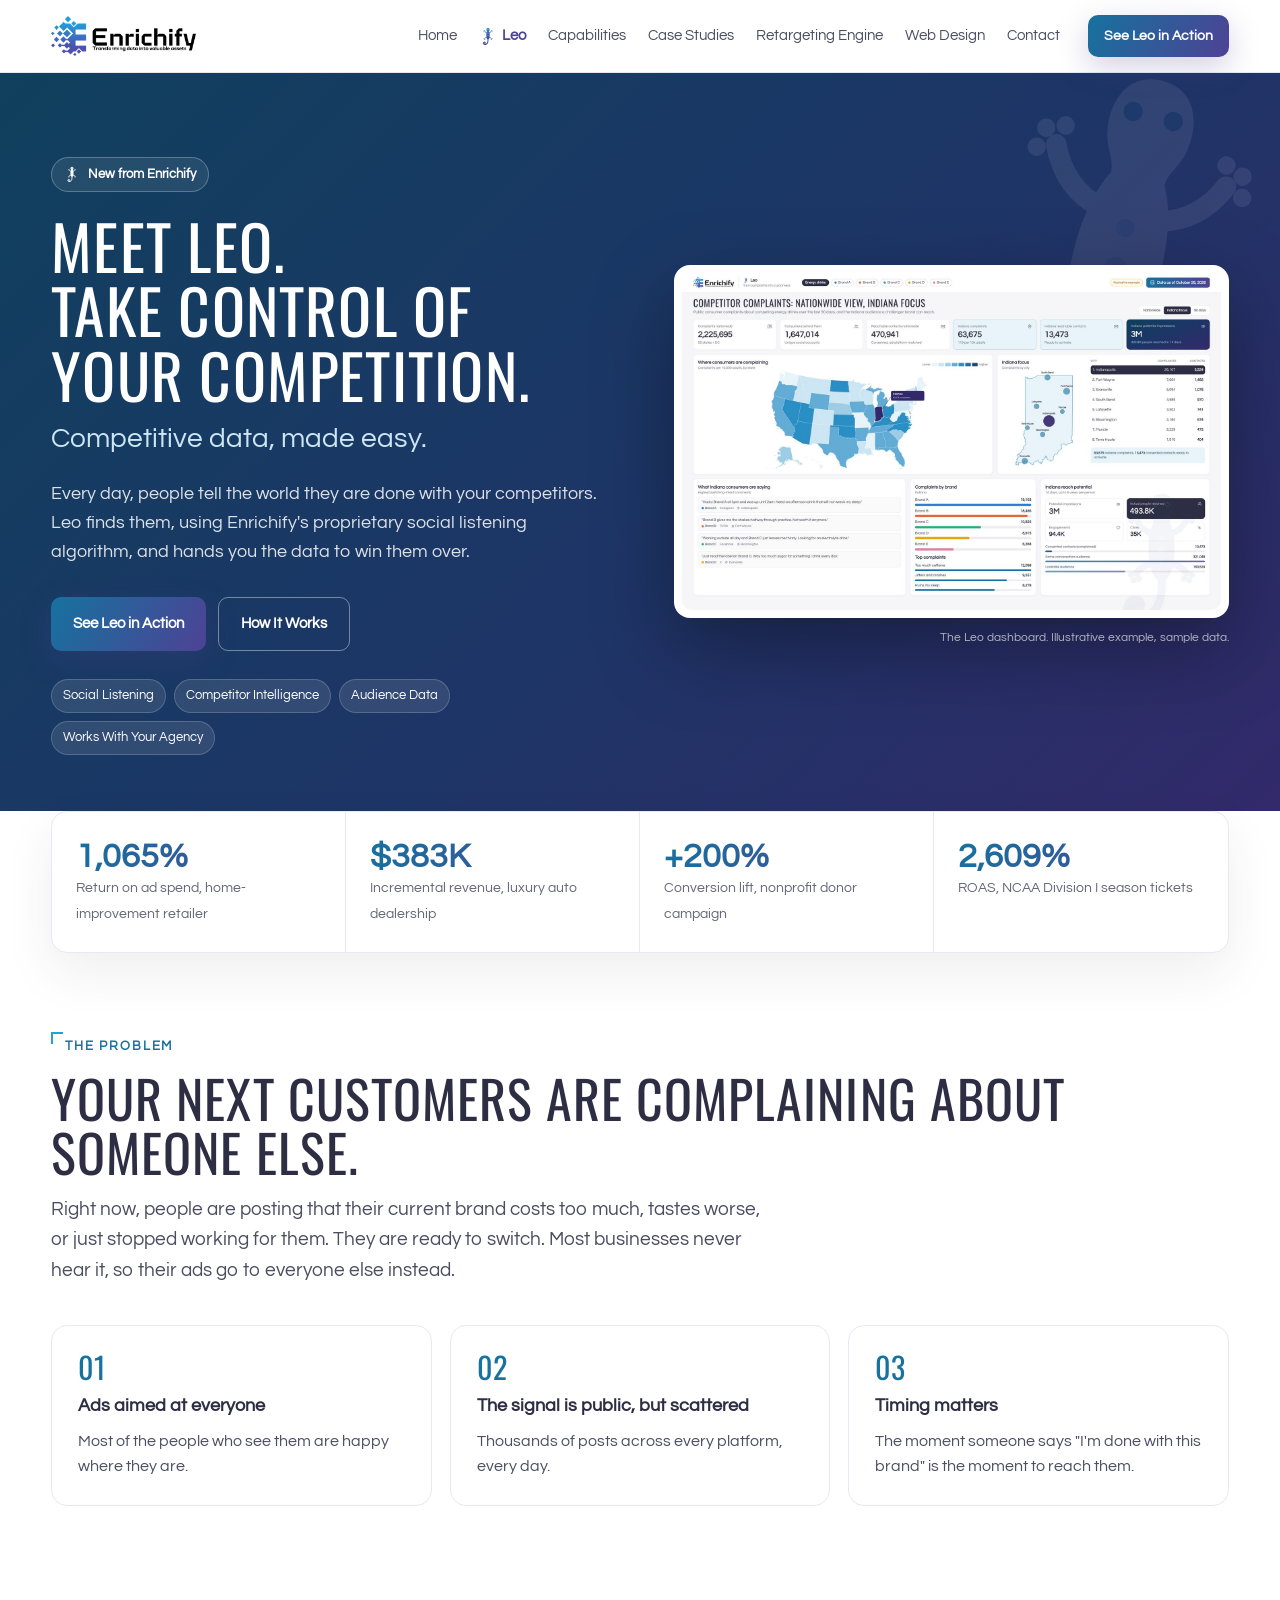
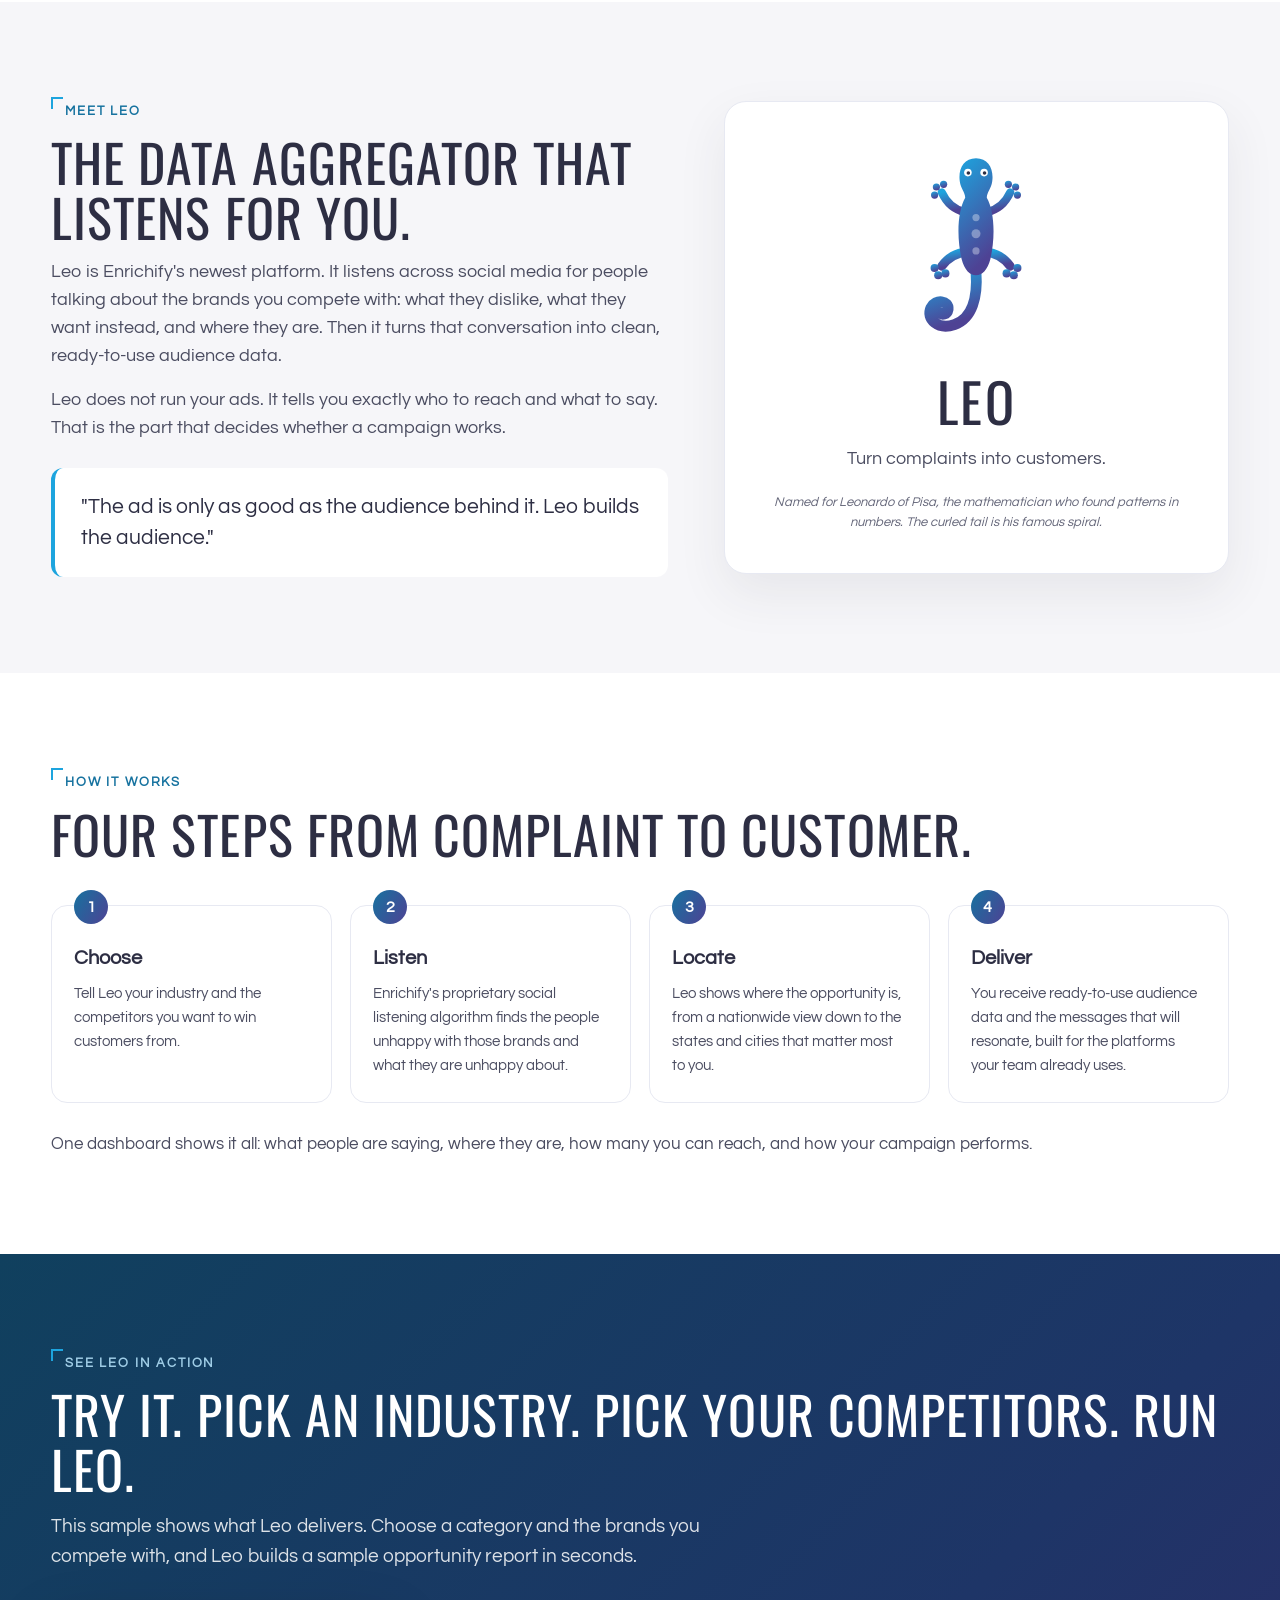
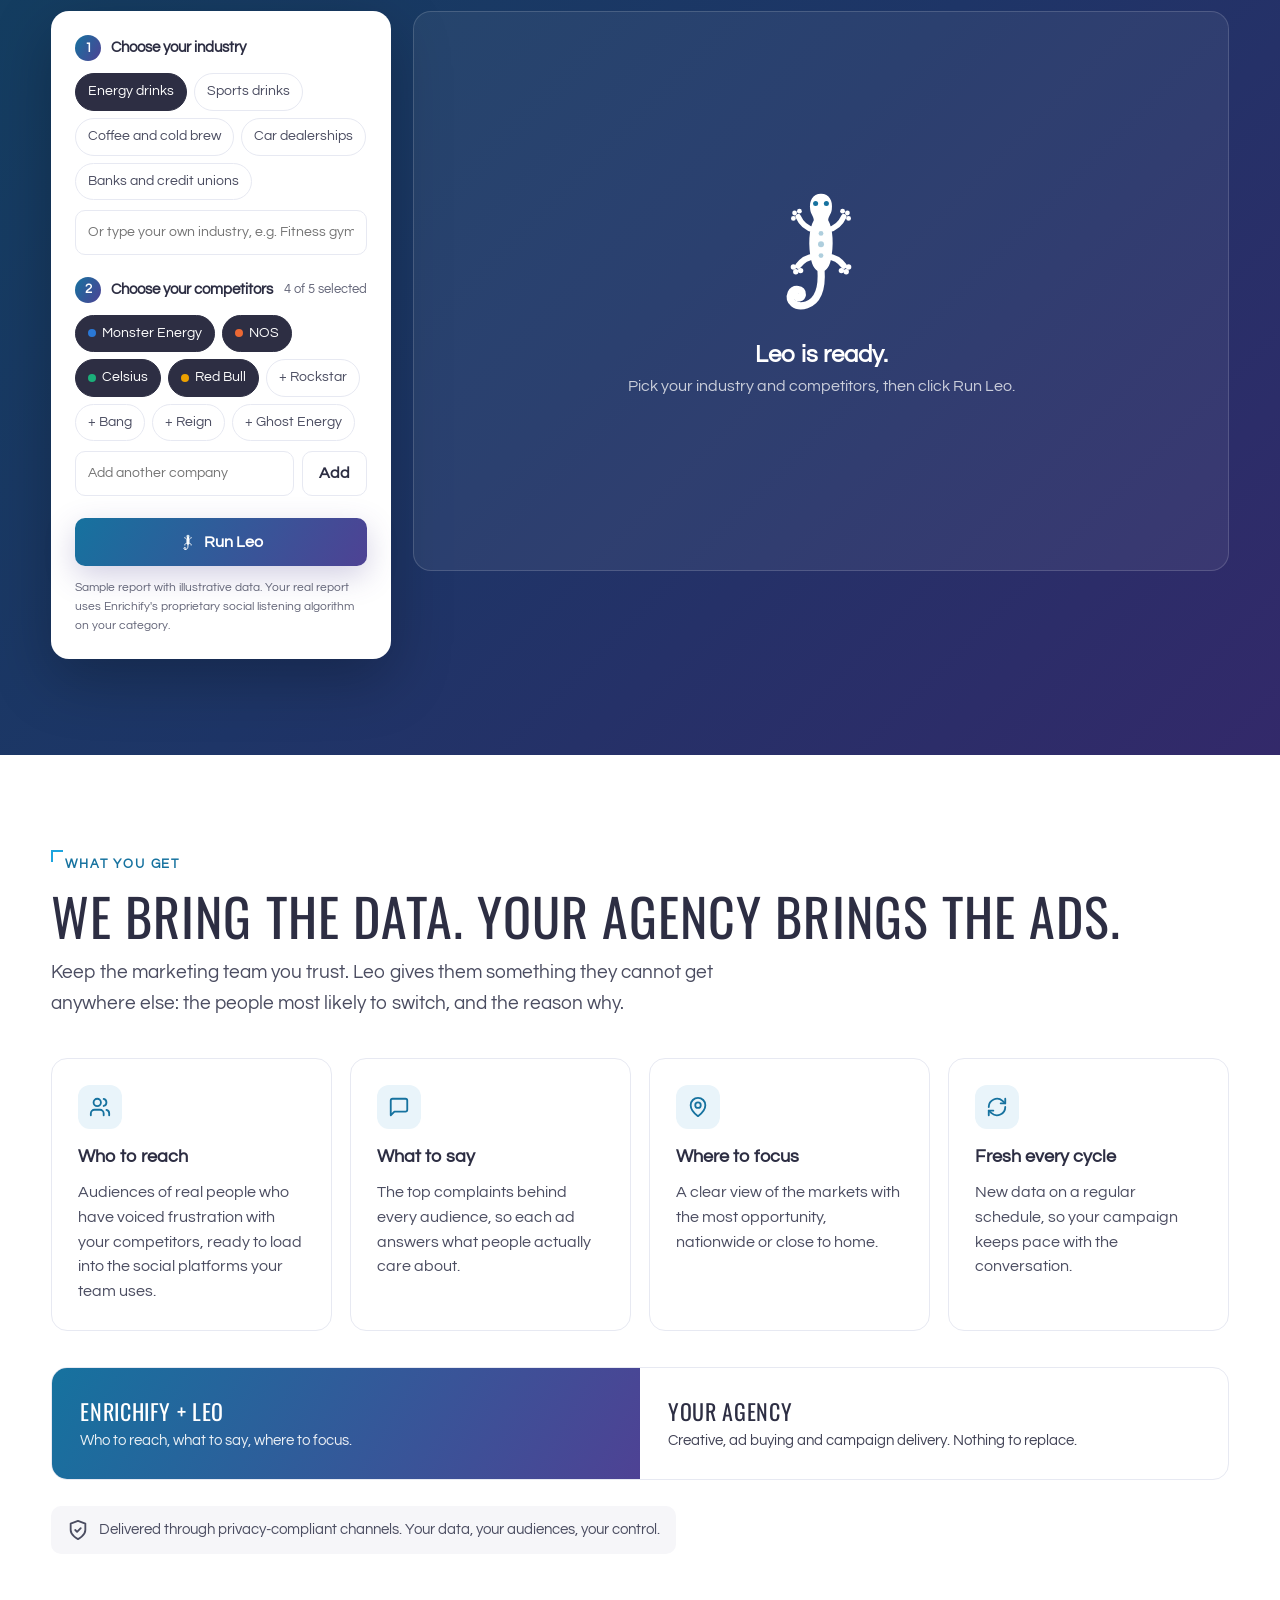
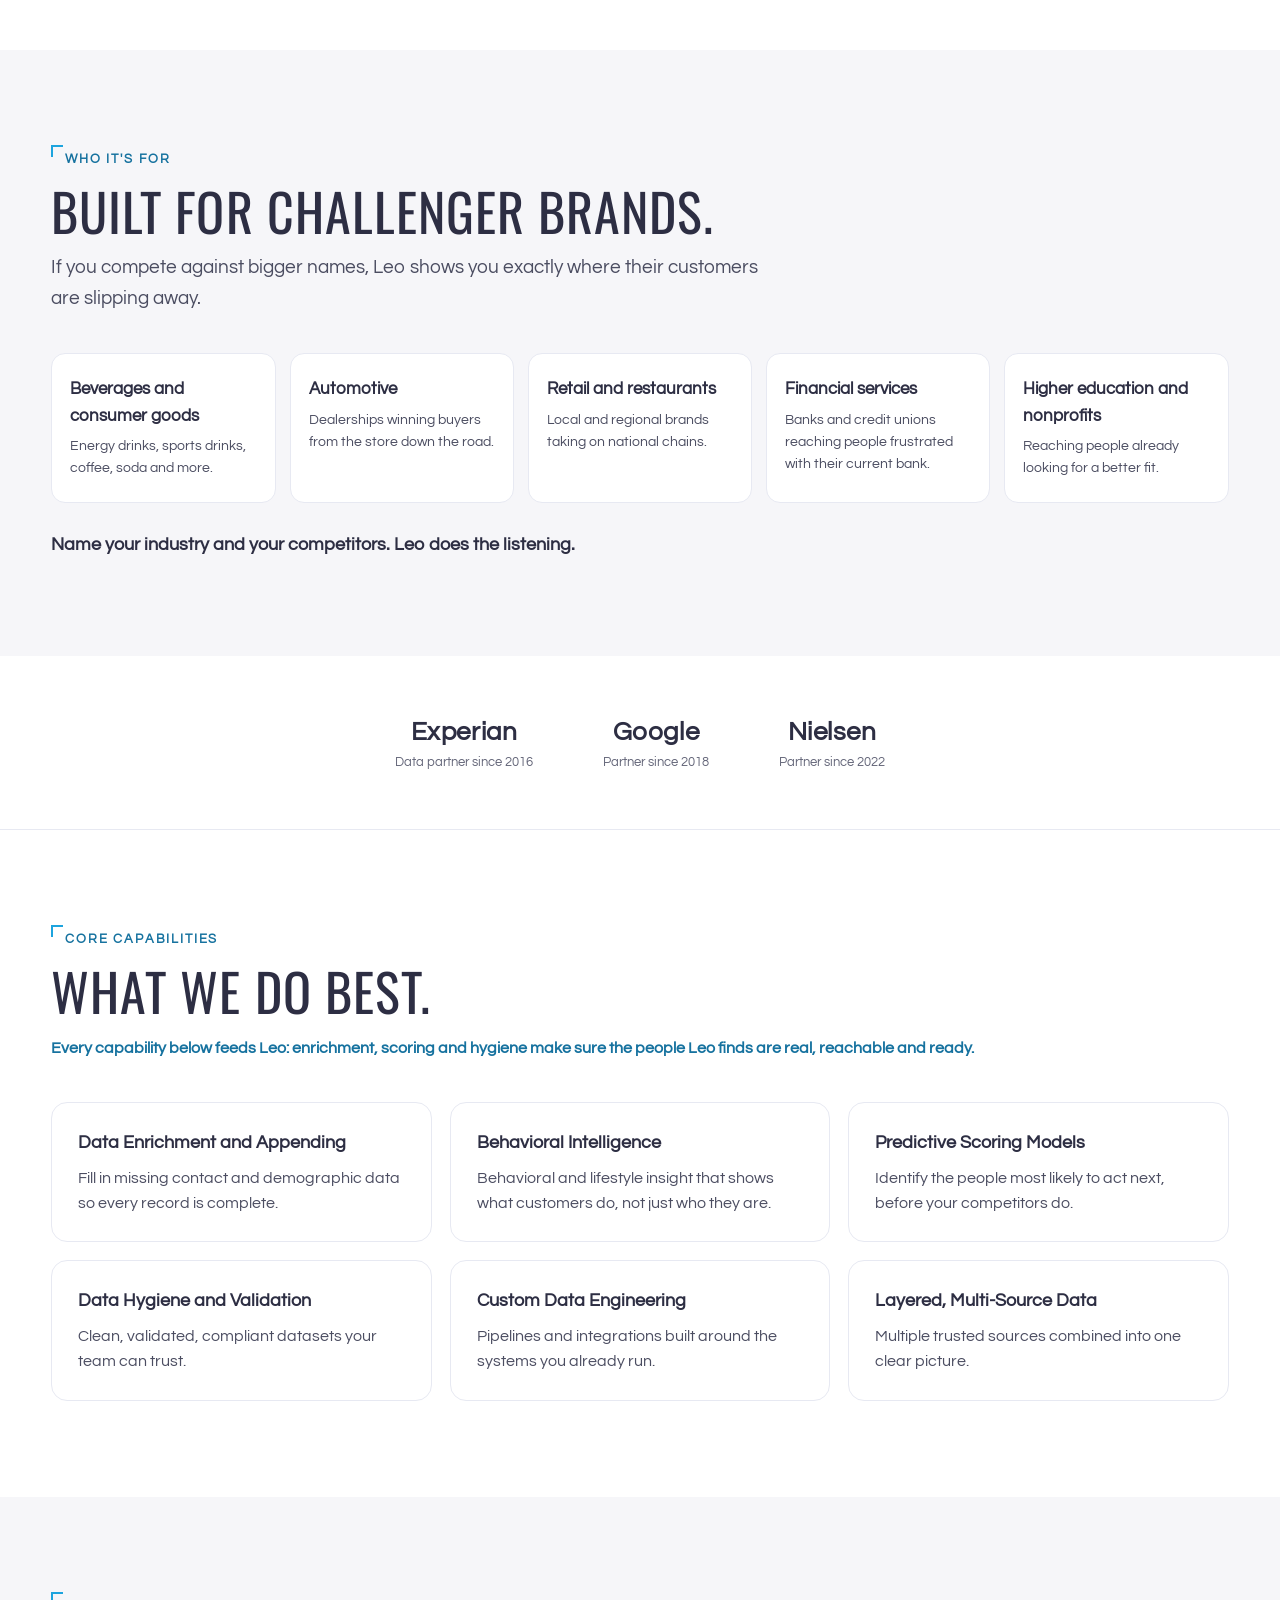
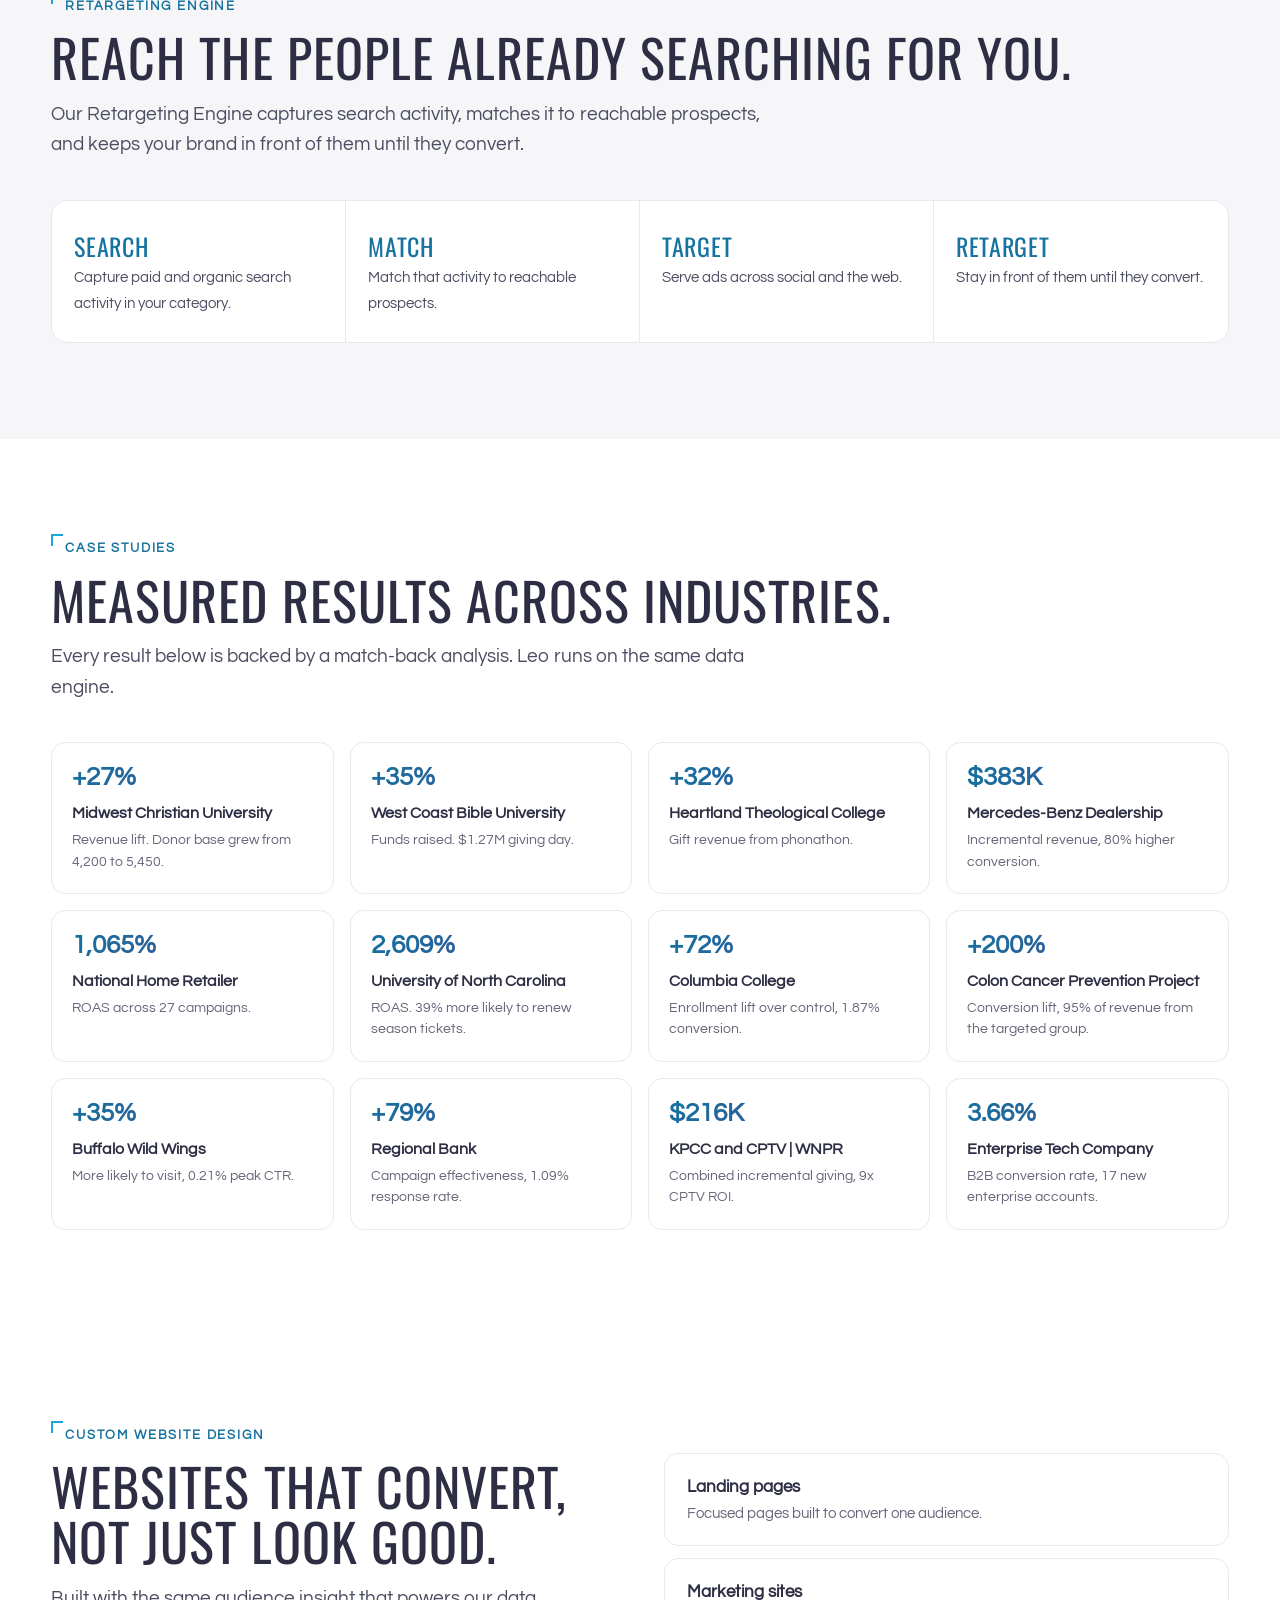
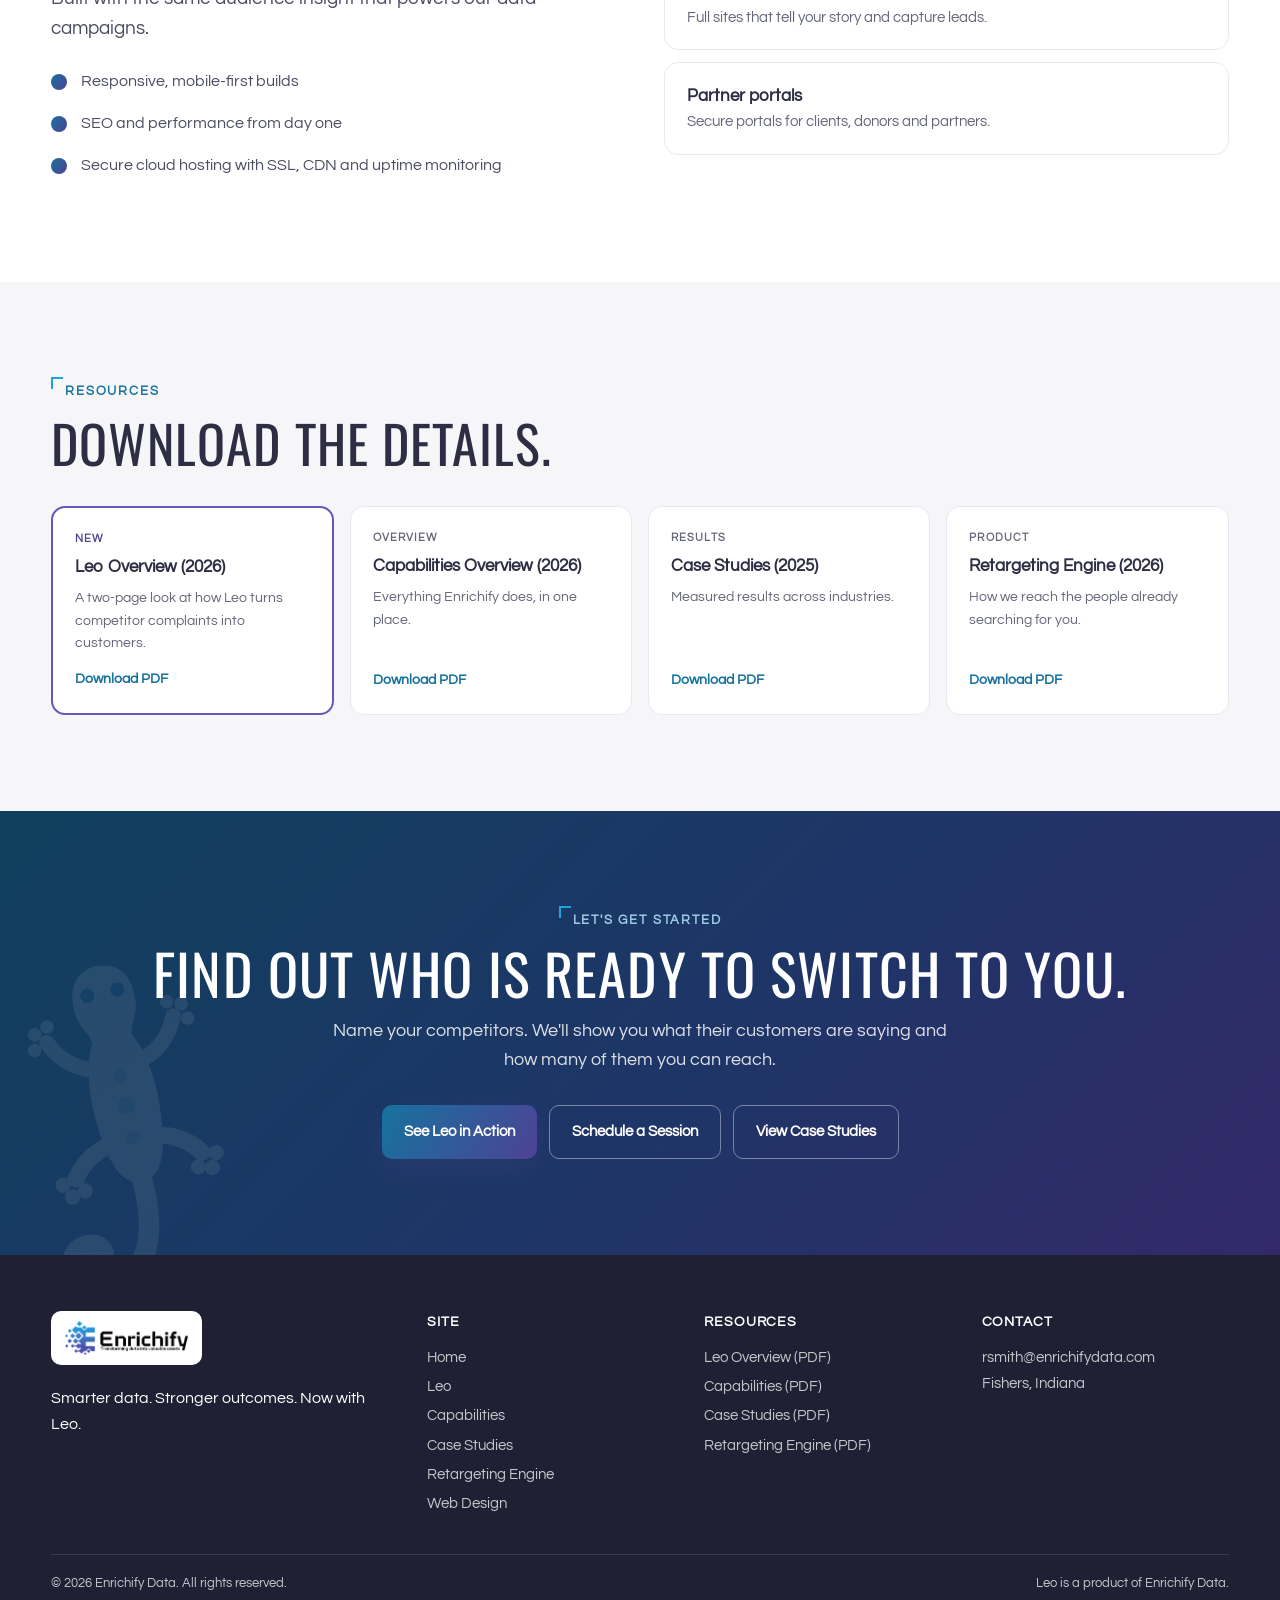
==== commit adb59db4: "new" ====
--- a/index.html
+++ b/index.html
@@ -1,505 +1,1003 @@
 <!DOCTYPE html>
 <html lang="en">
 <head>
-  <meta charset="UTF-8" />
-  <meta name="viewport" content="width=device-width, initial-scale=1.0" />
-  <title>Enrichify — Intelligent Data. Smarter Growth.</title>
-  <meta name="description" content="Enrichify turns fragmented data into actionable intelligence — data enrichment, consumer intelligence, predictive insights, and custom web design that drive measurable growth." />
-  <link rel="preconnect" href="https://fonts.googleapis.com" />
-  <link rel="preconnect" href="https://fonts.gstatic.com" crossorigin />
-  <link href="https://fonts.googleapis.com/css2?family=Inter:wght@400;500;600;700;800&display=swap" rel="stylesheet" />
-  <link rel="stylesheet" href="css/styles.css" />
+<meta charset="UTF-8" />
+<meta name="viewport" content="width=device-width, initial-scale=1.0" />
+<title>Enrichify | Meet Leo. Take control of your competition.</title>
+<meta name="description" content="Leo by Enrichify finds the customers your competitors are losing, using Enrichify's proprietary social listening algorithm. Competitive data, made easy." />
+<link href="https://fonts.googleapis.com/css2?family=Oswald:wght@300;400;500&family=Questrial&display=swap" rel="stylesheet" />
+<style>
+  :root {
+    --ink: #2d2e43; --ink-2: #4b4d61; --muted: #646679; --line: #e7e9f2; --bg: #f6f6f9; --white: #fff;
+    --blue: #16729f; --blue-2: #1da4de; --blue-soft: #e9f4fa; --violet: #4e4294; --violet-2: #6657b8;
+    --grad: linear-gradient(120deg, #16729f, #4e4294);
+    --deep: linear-gradient(135deg, #10405e, #1e3567 55%, #33296a);
+  }
+  * { box-sizing: border-box; margin: 0; padding: 0; }
+  html { scroll-behavior: smooth; }
+  body { font-family: "Century Gothic", CenturyGothic, Questrial, AppleGothic, system-ui, sans-serif; color: var(--ink); background: var(--white); line-height: 1.6; -webkit-font-smoothing: antialiased; }
+  a { color: inherit; text-decoration: none; }
+  img { max-width: 100%; display: block; }
+  .wrap { width: min(1180px, 92%); margin: 0 auto; }
+  .display { font-family: Oswald, "Century Gothic", sans-serif; text-transform: uppercase; letter-spacing: .02em; font-weight: 400; line-height: 1.05; }
+  .label { position: relative; display: inline-block; font-size: 13px; font-weight: 700; letter-spacing: .14em; text-transform: uppercase; color: var(--blue); padding-left: 14px; }
+  .label::before { content: ''; position: absolute; left: 0; top: -4px; width: 10px; height: 10px; border-left: 2px solid var(--blue-2); border-top: 2px solid var(--blue-2); }
+  h2.display { font-size: clamp(32px, 4.4vw, 52px); margin: 12px 0 14px; }
+  .lead { font-size: 19px; color: var(--ink-2); max-width: 720px; }
+  section { padding: 96px 0; }
+  .btn { display: inline-flex; align-items: center; gap: 8px; padding: 14px 22px; border-radius: 10px; font-weight: 700; font-size: 15px; transition: .2s; }
+  .btn-primary { background: var(--grad); color: #fff; box-shadow: 0 10px 30px rgba(78,66,148,.25); }
+  .btn-primary:hover { transform: translateY(-1px); }
+  .btn-ghost { border: 1.5px solid rgba(255,255,255,.4); color: #fff; }
+  .btn-ghost.dark { border-color: var(--line); color: var(--ink); background: #fff; }
+  .preview-bar { background: #fff7e6; color: #7a4b00; font-size: 13px; text-align: center; padding: 8px 12px; border-bottom: 1px solid #f5d9a3; }
+
+  /* Nav */
+  header.nav { position: sticky; top: 0; z-index: 50; background: rgba(255,255,255,.96); backdrop-filter: blur(8px); border-bottom: 1px solid var(--line); }
+  header.nav .wrap { display: flex; align-items: center; gap: 28px; height: 72px; }
+  header.nav .logo img { height: 40px; width: auto; }
+  header.nav nav { display: flex; gap: 22px; font-size: 14.5px; color: var(--ink-2); margin-left: auto; }
+  header.nav nav a:hover { color: var(--blue); }
+  header.nav nav a.leo { color: var(--violet); font-weight: 700; display: inline-flex; align-items: center; gap: 5px; }
+  header.nav .btn { padding: 10px 16px; font-size: 14px; }
+  .menu-btn { display: none; margin-left: auto; background: none; border: 0; font-size: 26px; color: var(--ink); }
+
+  /* Hero */
+  .hero { background: var(--deep); color: #fff; position: relative; overflow: hidden; padding: 84px 0 96px; }
+  .hero .wm { position: absolute; right: -60px; top: -40px; width: 460px; opacity: .08; transform: rotate(14deg); }
+  .hero .grid { display: grid; grid-template-columns: 1.02fr 1fr; gap: 56px; align-items: center; position: relative; }
+  .eyebrow { display: inline-flex; align-items: center; gap: 8px; border: 1px solid rgba(255,255,255,.25); background: rgba(255,255,255,.08); padding: 6px 12px; border-radius: 999px; font-size: 13px; font-weight: 600; }
+  .hero h1 { font-size: clamp(40px, 4.8vw, 62px); margin: 22px 0 10px; }
+  .hero h1 .leo-name { display: inline-flex; align-items: center; gap: 14px; }
+  .hero .kicker { font-size: clamp(22px, 2.4vw, 28px); color: #cde6f3; margin-bottom: 18px; }
+  .hero p.sub { font-size: 18px; color: rgba(255,255,255,.85); max-width: 560px; }
+  .hero .ctas { display: flex; flex-wrap: wrap; gap: 12px; margin-top: 30px; }
+  .tags { display: flex; flex-wrap: wrap; gap: 8px; margin-top: 28px; }
+  .tags span { font-size: 12.5px; padding: 6px 11px; border-radius: 999px; background: rgba(255,255,255,.1); border: 1px solid rgba(255,255,255,.18); }
+  .shot { background: #fff; border-radius: 16px; padding: 8px; box-shadow: 0 30px 80px rgba(0,0,0,.35); }
+  .shot img { border-radius: 10px; }
+  .shot-cap { font-size: 12px; color: rgba(255,255,255,.65); margin-top: 10px; text-align: right; }
+
+  /* Stats */
+  .stats { background: #fff; padding: 0; transform: translateY(-40px); position: relative; z-index: 2; }
+  .stats .row { display: grid; grid-template-columns: repeat(4, 1fr); background: #fff; border: 1px solid var(--line); border-radius: 16px; box-shadow: 0 20px 50px rgba(45,46,67,.08); }
+  .stat { padding: 26px 24px; border-right: 1px solid var(--line); }
+  .stat:last-child { border-right: 0; }
+  .stat b { display: block; font-size: 34px; line-height: 1.1; background: var(--grad); -webkit-background-clip: text; background-clip: text; color: transparent; }
+  .stat span { font-size: 13.5px; color: var(--muted); }
+
+  /* Problem */
+  .problem { padding-top: 40px; }
+  .cards3 { display: grid; grid-template-columns: repeat(3, 1fr); gap: 18px; margin-top: 40px; }
+  .card { background: #fff; border: 1px solid var(--line); border-radius: 16px; padding: 26px; }
+  .card h3 { font-size: 18px; margin-bottom: 8px; }
+  .card p { color: var(--ink-2); font-size: 15.5px; }
+  .card .num { font-family: Oswald, sans-serif; font-size: 30px; color: var(--blue); line-height: 1; margin-bottom: 10px; }
+
+  /* Meet Leo */
+  .meet { background: var(--bg); position: relative; overflow: hidden; }
+  .meet .grid { display: grid; grid-template-columns: 1.1fr .9fr; gap: 56px; align-items: center; }
+  .meet .body p { font-size: 17.5px; color: var(--ink-2); margin-bottom: 16px; }
+  .quote { margin-top: 26px; padding: 24px 26px; background: #fff; border-left: 4px solid var(--blue-2); border-radius: 12px; font-size: 21px; line-height: 1.45; }
+  .leo-card { background: #fff; border: 1px solid var(--line); border-radius: 22px; padding: 40px; text-align: center; box-shadow: 0 20px 50px rgba(45,46,67,.08); }
+  .leo-card svg { width: 180px; height: auto; margin: 0 auto; }
+  .leo-card .name { font-family: Oswald, sans-serif; font-size: 54px; letter-spacing: .04em; margin-top: 10px; }
+  .leo-card .tl { font-size: 18px; color: var(--ink-2); }
+  .leo-card .why { font-size: 13px; color: var(--muted); margin-top: 18px; font-style: italic; }
+
+  /* Steps */
+  .steps { display: grid; grid-template-columns: repeat(4, 1fr); gap: 18px; margin-top: 44px; counter-reset: s; }
+  .step { position: relative; background: #fff; border: 1px solid var(--line); border-radius: 16px; padding: 28px 22px 24px; }
+  .step::before { counter-increment: s; content: counter(s); position: absolute; top: -16px; left: 22px; width: 34px; height: 34px; border-radius: 50%; background: var(--grad); color: #fff; font-weight: 700; display: grid; place-items: center; }
+  .step h3 { font-size: 20px; margin: 8px 0 8px; }
+  .step p { font-size: 15px; color: var(--ink-2); }
+  .after-steps { margin-top: 28px; font-size: 16.5px; color: var(--ink-2); }
+
+  /* Example */
+  .example { background: var(--deep); color: #fff; }
+  .example .label { color: #9fcde6; }
+  .example .lead { color: rgba(255,255,255,.85); }
+  .ex-grid { display: grid; grid-template-columns: .85fr 1.15fr; gap: 44px; align-items: start; margin-top: 40px; }
+  .ex-list { list-style: none; counter-reset: e; }
+  .ex-list li { counter-increment: e; position: relative; padding: 0 0 22px 52px; }
+  .ex-list li::before { content: counter(e); position: absolute; left: 0; top: 0; width: 34px; height: 34px; border-radius: 50%; border: 1.5px solid rgba(255,255,255,.4); display: grid; place-items: center; font-weight: 700; }
+  .ex-list b { display: block; font-size: 18px; margin-bottom: 2px; }
+  .ex-list span { color: rgba(255,255,255,.8); font-size: 15.5px; }
+  .chips { display: flex; flex-wrap: wrap; gap: 6px; margin-top: 8px; }
+  .chips i { font-style: normal; font-size: 12.5px; padding: 4px 10px; border-radius: 999px; background: rgba(255,255,255,.12); }
+  .cap { font-size: 13px; color: rgba(255,255,255,.65); margin-top: 12px; }
+
+
+
+  /* Interactive demo */
+  .demo { display: grid; grid-template-columns: 340px 1fr; gap: 22px; margin-top: 40px; align-items: start; }
+  .demo-setup { background: #fff; color: var(--ink); border-radius: 18px; padding: 24px; box-shadow: 0 20px 60px rgba(0,0,0,.25); }
+  .demo-step { font-weight: 700; font-size: 15px; display: flex; align-items: center; gap: 10px; margin-bottom: 12px; }
+  .demo-step small { margin-left: auto; font-weight: 400; color: var(--muted); font-size: 12.5px; }
+  .dn { width: 26px; height: 26px; border-radius: 50%; background: var(--grad); color: #fff; display: grid; place-items: center; font-size: 13px; }
+  .chipset { display: flex; flex-wrap: wrap; gap: 7px; }
+  .chip { border: 1.5px solid var(--line); background: #fff; color: var(--ink-2); padding: 7px 12px; border-radius: 999px; font: inherit; font-size: 13.5px; cursor: pointer; transition: .15s; display: inline-flex; align-items: center; gap: 6px; }
+  .chip:hover { border-color: #9fcde6; }
+  .chip.on { background: var(--ink); border-color: var(--ink); color: #fff; }
+  .chip .dot { width: 8px; height: 8px; border-radius: 50%; }
+  .chip:disabled { opacity: .4; cursor: not-allowed; }
+  .demo-input { width: 100%; margin-top: 10px; border: 1.5px solid var(--line); border-radius: 10px; padding: 10px 12px; font: inherit; font-size: 14px; color: var(--ink); outline: none; }
+  .demo-input:focus { border-color: var(--blue-2); }
+  .addrow { display: flex; gap: 8px; }
+  .addrow .demo-input { flex: 1; }
+  .addbtn { margin-top: 10px; border: 1.5px solid var(--line); background: #fff; border-radius: 10px; padding: 0 16px; font: inherit; font-weight: 700; color: var(--ink); cursor: pointer; }
+  .runbtn { width: 100%; justify-content: center; margin-top: 22px; font-size: 16px; padding: 15px; border: 0; cursor: pointer; font-family: inherit; }
+  .runbtn:disabled { opacity: .5; cursor: not-allowed; }
+  .demo-note { font-size: 12px; color: var(--muted); margin-top: 12px; }
+  .demo-out { background: rgba(255,255,255,.06); border: 1px solid rgba(255,255,255,.15); border-radius: 18px; min-height: 560px; position: relative; overflow: hidden; }
+  .demo-empty, .demo-loading { position: absolute; inset: 0; display: flex; flex-direction: column; align-items: center; justify-content: center; text-align: center; padding: 30px; }
+  .demo-empty h3 { font-size: 24px; margin-top: 12px; }
+  .demo-empty p { color: rgba(255,255,255,.75); }
+  .demo-loading[hidden], .demo-empty[hidden], .demo-result[hidden] { display: none; }
+  .leo-float svg, .leo-wiggle svg { width: 120px; height: 132px; }
+  .leo-float { animation: float 3s ease-in-out infinite; }
+  @keyframes float { 0%,100% { transform: translateY(0); } 50% { transform: translateY(-8px); } }
+  .leo-wiggle { animation: wig 1s ease-in-out infinite; transform-origin: 50% 60%; }
+  @keyframes wig { 0%,100% { transform: rotate(-7deg); } 50% { transform: rotate(7deg) translateY(-5px); } }
+  .load-text { margin-top: 18px; font-size: 17px; font-weight: 600; min-height: 26px; }
+  .load-bar { width: 260px; height: 6px; border-radius: 6px; background: rgba(255,255,255,.15); margin-top: 14px; overflow: hidden; }
+  .load-bar span { display: block; height: 100%; width: 0; background: linear-gradient(90deg, #1da4de, #8a86c2); transition: width .3s; }
+  .demo-result { background: var(--bg); color: var(--ink); padding: 22px; animation: fadein .45s ease-out; }
+  @keyframes fadein { from { opacity: 0; transform: translateY(8px); } to { opacity: 1; transform: none; } }
+  .rh { display: flex; flex-wrap: wrap; align-items: center; justify-content: space-between; gap: 10px; margin-bottom: 14px; }
+  .rh h3 { font-size: 19px; display: flex; align-items: center; gap: 8px; }
+  .rh .asof { font-size: 12px; color: var(--muted); }
+  .rh .sample { font-size: 11px; font-weight: 700; color: #7a4b00; background: #fff4dc; border: 1px solid #f5d9a3; padding: 3px 9px; border-radius: 999px; }
+  .kpis { display: grid; grid-template-columns: repeat(4, 1fr); gap: 10px; }
+  .kpi { background: #fff; border: 1px solid var(--line); border-radius: 12px; padding: 13px 14px; }
+  .kpi.dark { background: var(--deep); color: #fff; border: 0; }
+  .kpi small { display: block; font-size: 11.5px; color: var(--muted); }
+  .kpi.dark small { color: rgba(255,255,255,.7); }
+  .kpi b { display: block; font-size: 25px; line-height: 1.15; margin-top: 3px; font-variant-numeric: tabular-nums; }
+  .kpi span { font-size: 11px; color: var(--muted); }
+  .kpi.dark span { color: #9fcde6; }
+  .rgrid { display: grid; grid-template-columns: 1fr 1fr; gap: 10px; margin-top: 10px; }
+  .rcard { background: #fff; border: 1px solid var(--line); border-radius: 12px; padding: 14px 16px; }
+  .rcard h4 { font-size: 14px; margin-bottom: 10px; }
+  .bar { margin-bottom: 8px; }
+  .bar .t { display: flex; justify-content: space-between; font-size: 12.5px; }
+  .bar .t b { font-variant-numeric: tabular-nums; }
+  .bar .track { height: 7px; border-radius: 6px; background: #ececf1; margin-top: 3px; overflow: hidden; }
+  .bar .fill { height: 100%; border-radius: 6px; width: 0; transition: width .9s ease-out; }
+  .msg { display: grid; grid-template-columns: 1fr auto 1.2fr; gap: 8px; align-items: center; font-size: 12.5px; padding: 7px 0; border-bottom: 1px solid #f0f0f5; }
+  .msg:last-child { border-bottom: 0; }
+  .msg .arrow { color: var(--blue); font-weight: 700; }
+  .msg .say { color: var(--ink); font-weight: 600; }
+  .q { background: var(--bg); border-radius: 10px; padding: 9px 11px; margin-bottom: 7px; font-size: 13px; }
+  .q small { display: block; color: var(--muted); font-size: 11px; margin-top: 3px; }
+  .mk { display: flex; justify-content: space-between; font-size: 13px; padding: 6px 0; border-bottom: 1px solid #f0f0f5; }
+  .mk:last-child { border-bottom: 0; }
+  .mk b { font-variant-numeric: tabular-nums; }
+  .rfoot { margin-top: 12px; display: flex; flex-wrap: wrap; align-items: center; justify-content: space-between; gap: 10px; background: #fff; border: 1px solid var(--line); border-radius: 12px; padding: 12px 16px; font-size: 13.5px; }
+  .rfoot .btn { padding: 10px 16px; font-size: 14px; }
+  @media (max-width: 980px) {
+    .demo { grid-template-columns: 1fr; }
+    .kpis { grid-template-columns: repeat(2, 1fr); }
+    .rgrid { grid-template-columns: 1fr; }
+    .demo-out { min-height: 460px; }
+  }
+  .toolbar { display: flex; flex-wrap: wrap; align-items: center; gap: 8px; margin-bottom: 12px; }
+  .seg { display: inline-flex; background: #fff; border: 1px solid var(--line); border-radius: 9px; padding: 2px; }
+  .seg button { border: 0; background: none; font: inherit; font-size: 12.5px; padding: 5px 10px; border-radius: 7px; cursor: pointer; color: var(--ink-2); }
+  .seg button.on { background: var(--ink); color: #fff; }
+  .pill { display: inline-flex; align-items: center; gap: 4px; background: #fff; border: 1px solid var(--line); border-radius: 999px; padding: 4px 10px; font-size: 12.5px; font-weight: 600; }
+  .pill .x { border: 0; background: var(--bg); width: 18px; height: 18px; border-radius: 50%; cursor: pointer; line-height: 1; font-size: 13px; color: var(--ink-2); }
+  .hint { margin-left: auto; font-size: 11.5px; color: var(--muted); }
+  .rcard h4 small { font-weight: 400; font-size: 11px; color: var(--muted); margin-left: 6px; }
+  .mapcard { margin-top: 10px; }
+  .maphead { display: flex; flex-wrap: wrap; align-items: center; justify-content: space-between; gap: 8px; margin-bottom: 6px; }
+  .maphead h4 { margin: 0; }
+  .legend { display: inline-flex; align-items: center; gap: 2px; font-size: 11px; color: var(--muted); }
+  .legend i { width: 14px; height: 9px; border-radius: 2px; display: inline-block; }
+  .mapwrap { display: grid; grid-template-columns: 1fr 230px; gap: 14px; align-items: start; }
+  .usmap { width: 100%; height: auto; }
+  .usmap .st { cursor: pointer; transition: opacity .15s; }
+  .usmap .st:hover { opacity: .75; }
+  .stpanel { background: var(--bg); border-radius: 10px; padding: 12px; font-size: 13px; }
+  .stpanel .stt { font-weight: 700; font-size: 16px; }
+  .stsub { font-size: 12px; color: var(--muted); margin-bottom: 6px; }
+  .strow, .mk, .prow, .clickbar, .lg { font: inherit; color: inherit; background: none; border: 0; cursor: pointer; text-align: left; width: 100%; }
+  .strow { display: flex; justify-content: space-between; padding: 6px 4px; border-bottom: 1px solid #e7e9f2; font-size: 12.5px; border-radius: 6px; }
+  .strow:hover, .mk:hover, .prow:hover { background: #fff; }
+  .stgrid { display: grid; grid-template-columns: 1fr 1fr; gap: 6px; margin: 10px 0; }
+  .stgrid div { background: #fff; border-radius: 8px; padding: 7px 9px; }
+  .stgrid small { display: block; font-size: 10.5px; color: var(--muted); }
+  .stgrid b { font-size: 15px; font-variant-numeric: tabular-nums; }
+  .stsec { margin-top: 8px; font-size: 12.5px; }
+  .mini { display: flex; justify-content: space-between; font-size: 12px; padding: 2px 0; }
+  .mini i, .lg i, .prow i, .ttip i { width: 8px; height: 8px; border-radius: 50%; display: inline-block; margin-right: 6px; }
+  .back { margin-top: 10px; border: 1px solid var(--line); background: #fff; border-radius: 8px; padding: 6px 10px; font: inherit; font-size: 12.5px; cursor: pointer; width: 100%; }
+  .trend { margin-top: 10px; }
+  .legend2 { display: flex; flex-wrap: wrap; gap: 4px; }
+  .lg { width: auto; font-size: 12px; padding: 3px 8px; border-radius: 999px; border: 1px solid var(--line); background: #fff; }
+  .lg.on { border-color: var(--ink); font-weight: 700; }
+  .lg.off { opacity: .45; }
+  .trendwrap { position: relative; }
+  .trendsvg { width: 100%; height: auto; display: block; }
+  .ttip { position: absolute; background: var(--ink); color: #fff; border-radius: 8px; padding: 8px 10px; font-size: 12px; min-width: 170px; pointer-events: none; box-shadow: 0 8px 20px rgba(0,0,0,.2); }
+  .ttip div { display: flex; align-items: center; }
+  .ttip span { margin-left: auto; padding-left: 10px; font-variant-numeric: tabular-nums; }
+  .clickbar { display: block; padding: 3px 4px; border-radius: 8px; }
+  .clickbar:hover { background: var(--bg); }
+  .clickbar.on { background: var(--blue-soft); }
+  .clickbar.off { opacity: .45; }
+  .platwrap { display: grid; grid-template-columns: 130px 1fr; gap: 12px; align-items: center; }
+  .donut { width: 130px; height: 130px; }
+  .prow { display: flex; justify-content: space-between; padding: 4px 6px; border-radius: 6px; font-size: 12.5px; }
+  .prow.on { background: var(--blue-soft); font-weight: 700; }
+  .prow.off { opacity: .45; }
+  .mk { display: flex; justify-content: space-between; font-size: 13px; padding: 6px 4px; border-bottom: 1px solid #f0f0f5; border-radius: 6px; }
+  @media (max-width: 1100px) { .mapwrap { grid-template-columns: 1fr; } .hint { display: none; } }
+
+
+  .pcard { margin-top: 10px; }
+  .pkey { display: flex; gap: 14px; font-size: 11.5px; color: var(--muted); }
+  .pkey span { display: inline-flex; align-items: center; gap: 5px; }
+  .pkey .k { width: 10px; height: 10px; border-radius: 3px; background: #d6d7e0; display: inline-block; }
+  .pkey .k.on { background: linear-gradient(135deg, #16729f, #4e4294); }
+  .ppl { display: grid; grid-template-columns: repeat(20, 1fr); gap: 6px; margin: 10px 0 8px; }
+  .ppl .pp { color: #d6d7e0; display: block; animation: ppin .4s ease-out both; }
+  .ppl .pp.on { color: #16729f; }
+  .ppl .pp.on:nth-child(even) { color: #4e4294; }
+  .ppl svg { width: 100%; height: auto; display: block; fill: currentColor; max-height: 54px; }
+  .ppl.mini10 { grid-template-columns: repeat(10, 1fr); gap: 4px; margin: 6px 0 2px; }
+  .ppl.mini10 svg { max-height: 30px; }
+  .pfoot { display: flex; flex-wrap: wrap; justify-content: space-between; gap: 8px; font-size: 12.5px; color: var(--ink-2); }
+  .psub { font-size: 11px; color: var(--muted); }
+  @keyframes ppin { from { opacity: 0; transform: translateY(6px); } to { opacity: 1; transform: none; } }
+  @media (max-width: 600px) { .ppl { grid-template-columns: repeat(10, 1fr); } .pkey { flex-direction: column; gap: 4px; } }
+
+  /* What you get */
+  .cards4 { display: grid; grid-template-columns: repeat(4, 1fr); gap: 18px; margin-top: 40px; }
+  .card .ic { width: 44px; height: 44px; border-radius: 12px; background: var(--blue-soft); color: var(--blue); display: grid; place-items: center; margin-bottom: 14px; }
+  .trust { margin-top: 26px; display: inline-flex; gap: 10px; align-items: center; font-size: 15px; color: var(--ink-2); background: var(--bg); padding: 12px 16px; border-radius: 10px; }
+  .split-banner { margin-top: 36px; display: grid; grid-template-columns: 1fr 1fr; border-radius: 16px; overflow: hidden; border: 1px solid var(--line); }
+  .split-banner div { padding: 26px 28px; }
+  .split-banner div:first-child { background: var(--grad); color: #fff; }
+  .split-banner h4 { font-family: Oswald, sans-serif; font-weight: 400; text-transform: uppercase; font-size: 22px; letter-spacing: .03em; }
+  .split-banner p { font-size: 15px; opacity: .9; }
+
+  /* Who it's for */
+  .who { background: var(--bg); }
+  .tiles { display: grid; grid-template-columns: repeat(5, 1fr); gap: 14px; margin-top: 40px; }
+  .tile { background: #fff; border: 1px solid var(--line); border-radius: 14px; padding: 22px 18px; }
+  .tile h3 { font-size: 16.5px; margin-bottom: 6px; }
+  .tile p { font-size: 14px; color: var(--ink-2); }
+  .who .closing { margin-top: 28px; font-size: 18px; font-weight: 700; }
+
+  /* Partners */
+  .partners { padding: 56px 0; border-bottom: 1px solid var(--line); }
+  .partners .row { display: flex; align-items: center; justify-content: center; gap: 70px; flex-wrap: wrap; }
+  .partner { text-align: center; }
+  .partner b { font-size: 26px; letter-spacing: .02em; color: var(--ink); }
+  .partner span { display: block; font-size: 12.5px; color: var(--muted); }
+
+  /* Capabilities */
+  .caps { display: grid; grid-template-columns: repeat(3, 1fr); gap: 18px; margin-top: 40px; }
+  .feeds { margin-top: 18px; font-size: 16px; color: var(--blue); font-weight: 600; }
+
+  /* Retargeting */
+  .retarget { background: var(--bg); }
+  .rsteps { display: grid; grid-template-columns: repeat(4, 1fr); gap: 0; margin-top: 40px; border: 1px solid var(--line); border-radius: 16px; overflow: hidden; background: #fff; }
+  .rsteps div { padding: 26px 22px; border-right: 1px solid var(--line); }
+  .rsteps div:last-child { border-right: 0; }
+  .rsteps b { font-family: Oswald, sans-serif; font-weight: 400; text-transform: uppercase; font-size: 24px; letter-spacing: .03em; color: var(--blue); display: block; }
+  .rsteps span { font-size: 15px; color: var(--ink-2); }
+
+  /* Case studies */
+  .cases { display: grid; grid-template-columns: repeat(4, 1fr); gap: 16px; margin-top: 40px; }
+  .case { background: #fff; border: 1px solid var(--line); border-radius: 14px; padding: 20px; transition: .2s; }
+  .case:hover { transform: translateY(-2px); box-shadow: 0 14px 36px rgba(45,46,67,.08); }
+  .case .k { font-size: 26px; font-weight: 700; background: var(--grad); -webkit-background-clip: text; background-clip: text; color: transparent; line-height: 1.15; }
+  .case h3 { font-size: 15.5px; margin: 8px 0 4px; }
+  .case p { font-size: 13.5px; color: var(--muted); }
+
+  /* Web design */
+  .web .grid { display: grid; grid-template-columns: 1fr 1fr; gap: 48px; align-items: center; }
+  .checks { list-style: none; margin-top: 18px; }
+  .checks li { padding: 8px 0 8px 30px; position: relative; color: var(--ink-2); }
+  .checks li::before { content: ''; position: absolute; left: 0; top: 13px; width: 16px; height: 16px; border-radius: 50%; background: var(--grad); }
+  .offer { display: grid; gap: 12px; }
+  .offer div { border: 1px solid var(--line); border-radius: 14px; padding: 20px 22px; }
+  .offer b { font-size: 17px; }
+  .offer span { display: block; font-size: 14.5px; color: var(--muted); }
+
+  /* Resources */
+  .res { background: var(--bg); }
+  .rescards { display: grid; grid-template-columns: repeat(4, 1fr); gap: 16px; margin-top: 36px; }
+  .rescard { background: #fff; border: 1px solid var(--line); border-radius: 14px; padding: 22px; display: flex; flex-direction: column; }
+  .rescard.new { border: 2px solid var(--violet-2); }
+  .rescard .tag { font-size: 11px; font-weight: 700; letter-spacing: .1em; text-transform: uppercase; color: var(--violet); }
+  .rescard h3 { font-size: 17px; margin: 6px 0; }
+  .rescard p { font-size: 14px; color: var(--muted); flex: 1; }
+  .rescard a { margin-top: 14px; font-weight: 700; color: var(--blue); font-size: 14px; }
+
+  /* CTA */
+  .cta { background: var(--deep); color: #fff; text-align: center; position: relative; overflow: hidden; }
+  .cta .wm { position: absolute; left: -40px; bottom: -60px; width: 340px; opacity: .08; transform: rotate(-12deg); }
+  .cta h2 { font-size: clamp(34px, 4.6vw, 56px); }
+  .cta p { font-size: 18px; color: rgba(255,255,255,.85); max-width: 620px; margin: 14px auto 30px; }
+  .cta .ctas { display: flex; flex-wrap: wrap; gap: 12px; justify-content: center; }
+
+  footer { background: #1f2033; color: rgba(255,255,255,.75); padding: 56px 0 30px; font-size: 14.5px; }
+  footer .cols { display: grid; grid-template-columns: 1.4fr 1fr 1fr 1fr; gap: 30px; }
+  footer .logo-chip { background: #fff; display: inline-block; padding: 10px 14px; border-radius: 10px; }
+  footer .logo-chip img { height: 34px; }
+  footer h4 { color: #fff; font-size: 14px; margin-bottom: 10px; letter-spacing: .06em; text-transform: uppercase; }
+  footer a { display: block; padding: 3px 0; }
+  footer a:hover { color: #fff; }
+  footer .tagline { margin-top: 14px; color: #fff; font-size: 16px; }
+  footer .bottom { border-top: 1px solid rgba(255,255,255,.12); margin-top: 36px; padding-top: 18px; font-size: 13px; display: flex; justify-content: space-between; gap: 12px; flex-wrap: wrap; }
+
+  @media (max-width: 980px) {
+    header.nav nav, header.nav .btn { display: none; }
+    .menu-btn { display: block; }
+    header.nav.open nav { display: flex; position: absolute; top: 72px; left: 0; right: 0; flex-direction: column; background: #fff; padding: 16px 4%; border-bottom: 1px solid var(--line); }
+    .hero .grid, .meet .grid, .ex-grid, .web .grid { grid-template-columns: 1fr; }
+    .stats .row { grid-template-columns: repeat(2, 1fr); }
+    .stat:nth-child(2) { border-right: 0; }
+    .stat:nth-child(-n+2) { border-bottom: 1px solid var(--line); }
+    .cards3, .steps, .cards4, .caps, .rsteps, .cases, .rescards { grid-template-columns: repeat(2, 1fr); }
+    .tiles { grid-template-columns: repeat(2, 1fr); }
+    .rsteps div { border-bottom: 1px solid var(--line); }
+    footer .cols { grid-template-columns: 1fr 1fr; }
+    section { padding: 72px 0; }
+  }
+  @media (max-width: 600px) {
+    .cards3, .steps, .cards4, .caps, .rsteps, .cases, .rescards, .tiles, .split-banner { grid-template-columns: 1fr; }
+    .steps { gap: 28px; }
+  }
+</style>
 </head>
 <body>
 
-  <!-- HEADER -->
-  <header class="site-header">
-    <div class="container nav">
-      <a href="index.html" class="brand" aria-label="Enrichify home">
-        <svg viewBox="0 0 32 32" fill="none" xmlns="http://www.w3.org/2000/svg" aria-hidden="true">
-          <rect x="2" y="2" width="7" height="7" rx="1.5" fill="#1B4FB5"/>
-          <rect x="2" y="12" width="7" height="7" rx="1.5" fill="#1B4FB5"/>
-          <rect x="2" y="22" width="7" height="7" rx="1.5" fill="#1B4FB5"/>
-          <rect x="12" y="2" width="7" height="7" rx="1.5" fill="#1B4FB5"/>
-          <rect x="12" y="12" width="7" height="7" rx="1.5" fill="#5B8CE0"/>
-          <rect x="22" y="2" width="7" height="7" rx="1.5" fill="#5B8CE0"/>
-        </svg>
-        Enrichify
-      </a>
-      <nav class="nav-links" aria-label="Primary">
-        <a href="index.html" class="active">Home</a>
-        <a href="#capabilities">Capabilities</a>
-        <a href="#case-studies">Case Studies</a>
-        <a href="retargeting-engine.html">Retargeting Engine</a>
-        <a href="#web-design">Web Design</a>
-        <a href="contact.html">Contact</a>
-        <a href="contact.html" class="btn btn--primary nav-cta">Schedule a Session</a>
-      </nav>
-      <button class="nav-toggle" aria-label="Menu" aria-expanded="false">
-        <span></span><span></span><span></span>
-      </button>
-    </div>
-  </header>
-
-  <!-- HERO -->
-  <section class="hero">
-    <div class="container hero-grid">
+
+
+<header class="nav" id="top">
+  <div class="wrap">
+    <a href="#top" class="logo"><img src="[data-uri]" alt="Enrichify" /></a>
+    <nav>
+      <a href="#top">Home</a>
+      <a href="#leo" class="leo"><svg viewBox="0 0 200 220" style="width:18px;height:20px" aria-hidden="true"><defs><linearGradient id="lg0" x1="0" y1="0" x2="0.3" y2="1"><stop offset="0" stop-color="#1da4de"/><stop offset="1" stop-color="#4e4294"/></linearGradient></defs><g fill="none" stroke="url(#lg0)" stroke-linecap="round" stroke-linejoin="round"><path d="M88 78 Q70 74 62 56" stroke-width="9"/><path d="M112 78 Q130 74 138 56" stroke-width="9"/><path d="M90 122 Q72 124 62 138" stroke-width="10"/><path d="M110 122 Q128 124 138 138" stroke-width="10"/><path d="M100 144 C102 172 96 196 76 203 C58 209 44 197 50 184 C55 174 70 176 69 186 C68 192 62 193 59 189" stroke-width="12"/></g><g fill="url(#lg0)"><circle cx="56" cy="50" r="4"/><circle cx="64" cy="47" r="4"/><circle cx="54" cy="59" r="4"/><circle cx="144" cy="50" r="4"/><circle cx="136" cy="47" r="4"/><circle cx="146" cy="59" r="4"/><circle cx="54" cy="140" r="4.5"/><circle cx="58" cy="148" r="4.5"/><circle cx="66" cy="146" r="4.5"/><circle cx="146" cy="140" r="4.5"/><circle cx="142" cy="148" r="4.5"/><circle cx="134" cy="146" r="4.5"/><path d="M100 18 C114 18 120 30 118 44 C117 52 112 56 112 62 C120 76 122 104 116 130 C113 142 107 148 100 148 C93 148 87 142 84 130 C78 104 80 76 88 62 C88 56 83 52 82 44 C80 30 86 18 100 18 Z"/></g><circle cx="91" cy="34" r="4.2" fill="#fff"/><circle cx="109" cy="34" r="4.2" fill="#fff"/><circle cx="91.5" cy="34.5" r="2" fill="#2d2e43"/><circle cx="109.5" cy="34.5" r="2" fill="#2d2e43"/><g fill="#fff" fill-opacity=".35"><circle cx="100" cy="84" r="4"/><circle cx="100" cy="102" r="5"/><circle cx="100" cy="121" r="4"/></g></svg>Leo</a>
+      <a href="#capabilities">Capabilities</a>
+      <a href="#cases">Case Studies</a>
+      <a href="#retargeting">Retargeting Engine</a>
+      <a href="#web">Web Design</a>
+      <a href="#contact">Contact</a>
+    </nav>
+    <a class="btn btn-primary" href="#example">See Leo in Action</a>
+    <button class="menu-btn" aria-label="Open menu" onclick="document.querySelector('header.nav').classList.toggle('open')">&#9776;</button>
+  </div>
+</header>
+
+<!-- HERO -->
+<section class="hero">
+  <div class="wm"><svg viewBox="0 0 200 220" style="width:100%;height:auto" aria-hidden="true"><defs><linearGradient id="lg6" x1="0" y1="0" x2="0.3" y2="1"><stop offset="0" stop-color="#1da4de"/><stop offset="1" stop-color="#4e4294"/></linearGradient></defs><g fill="none" stroke="#ffffff" stroke-linecap="round" stroke-linejoin="round"><path d="M88 78 Q70 74 62 56" stroke-width="9"/><path d="M112 78 Q130 74 138 56" stroke-width="9"/><path d="M90 122 Q72 124 62 138" stroke-width="10"/><path d="M110 122 Q128 124 138 138" stroke-width="10"/><path d="M100 144 C102 172 96 196 76 203 C58 209 44 197 50 184 C55 174 70 176 69 186 C68 192 62 193 59 189" stroke-width="12"/></g><g fill="#ffffff"><circle cx="56" cy="50" r="4"/><circle cx="64" cy="47" r="4"/><circle cx="54" cy="59" r="4"/><circle cx="144" cy="50" r="4"/><circle cx="136" cy="47" r="4"/><circle cx="146" cy="59" r="4"/><circle cx="54" cy="140" r="4.5"/><circle cx="58" cy="148" r="4.5"/><circle cx="66" cy="146" r="4.5"/><circle cx="146" cy="140" r="4.5"/><circle cx="142" cy="148" r="4.5"/><circle cx="134" cy="146" r="4.5"/><path d="M100 18 C114 18 120 30 118 44 C117 52 112 56 112 62 C120 76 122 104 116 130 C113 142 107 148 100 148 C93 148 87 142 84 130 C78 104 80 76 88 62 C88 56 83 52 82 44 C80 30 86 18 100 18 Z"/></g><circle cx="91" cy="34" r="4.2" fill="#16729f"/><circle cx="109" cy="34" r="4.2" fill="#16729f"/><g fill="#16729f" fill-opacity=".35"><circle cx="100" cy="84" r="4"/><circle cx="100" cy="102" r="5"/><circle cx="100" cy="121" r="4"/></g></svg></div>
+  <div class="wrap grid">
+    <div>
+      <span class="eyebrow"><svg viewBox="0 0 200 220" style="width:16px;height:18px" aria-hidden="true"><defs><linearGradient id="lg1" x1="0" y1="0" x2="0.3" y2="1"><stop offset="0" stop-color="#1da4de"/><stop offset="1" stop-color="#4e4294"/></linearGradient></defs><g fill="none" stroke="#ffffff" stroke-linecap="round" stroke-linejoin="round"><path d="M88 78 Q70 74 62 56" stroke-width="9"/><path d="M112 78 Q130 74 138 56" stroke-width="9"/><path d="M90 122 Q72 124 62 138" stroke-width="10"/><path d="M110 122 Q128 124 138 138" stroke-width="10"/><path d="M100 144 C102 172 96 196 76 203 C58 209 44 197 50 184 C55 174 70 176 69 186 C68 192 62 193 59 189" stroke-width="12"/></g><g fill="#ffffff"><circle cx="56" cy="50" r="4"/><circle cx="64" cy="47" r="4"/><circle cx="54" cy="59" r="4"/><circle cx="144" cy="50" r="4"/><circle cx="136" cy="47" r="4"/><circle cx="146" cy="59" r="4"/><circle cx="54" cy="140" r="4.5"/><circle cx="58" cy="148" r="4.5"/><circle cx="66" cy="146" r="4.5"/><circle cx="146" cy="140" r="4.5"/><circle cx="142" cy="148" r="4.5"/><circle cx="134" cy="146" r="4.5"/><path d="M100 18 C114 18 120 30 118 44 C117 52 112 56 112 62 C120 76 122 104 116 130 C113 142 107 148 100 148 C93 148 87 142 84 130 C78 104 80 76 88 62 C88 56 83 52 82 44 C80 30 86 18 100 18 Z"/></g><circle cx="91" cy="34" r="4.2" fill="#16729f"/><circle cx="109" cy="34" r="4.2" fill="#16729f"/><g fill="#16729f" fill-opacity=".35"><circle cx="100" cy="84" r="4"/><circle cx="100" cy="102" r="5"/><circle cx="100" cy="121" r="4"/></g></svg> New from Enrichify</span>
+      <h1 class="display"><span class="leo-name">Meet Leo.</span><br />Take control of your competition.</h1>
+      <div class="kicker">Competitive data, made easy.</div>
+      <p class="sub">Every day, people tell the world they are done with your competitors. Leo finds them, using Enrichify's proprietary social listening algorithm, and hands you the data to win them over.</p>
+      <div class="ctas">
+        <a class="btn btn-primary" href="#example">See Leo in Action</a>
+        <a class="btn btn-ghost" href="#how">How It Works</a>
+      </div>
+      <div class="tags"><span>Social Listening</span><span>Competitor Intelligence</span><span>Audience Data</span><span>Works With Your Agency</span></div>
+    </div>
+    <div>
+      <div class="shot"><img src="[data-uri]" alt="Leo dashboard showing competitor complaints nationwide with one state in focus" /></div>
+      <div class="shot-cap">The Leo dashboard. Illustrative example, sample data.</div>
+    </div>
+  </div>
+</section>
+
+<!-- STATS -->
+<section class="stats">
+  <div class="wrap">
+    <div class="row">
+      <div class="stat"><b>1,065%</b><span>Return on ad spend, home-improvement retailer</span></div>
+      <div class="stat"><b>$383K</b><span>Incremental revenue, luxury auto dealership</span></div>
+      <div class="stat"><b>+200%</b><span>Conversion lift, nonprofit donor campaign</span></div>
+      <div class="stat"><b>2,609%</b><span>ROAS, NCAA Division I season tickets</span></div>
+    </div>
+  </div>
+</section>
+
+<!-- PROBLEM -->
+<section class="problem">
+  <div class="wrap">
+    <span class="label">The problem</span>
+    <h2 class="display">Your next customers are complaining about someone else.</h2>
+    <p class="lead">Right now, people are posting that their current brand costs too much, tastes worse, or just stopped working for them. They are ready to switch. Most businesses never hear it, so their ads go to everyone else instead.</p>
+    <div class="cards3">
+      <div class="card"><div class="num">01</div><h3>Ads aimed at everyone</h3><p>Most of the people who see them are happy where they are.</p></div>
+      <div class="card"><div class="num">02</div><h3>The signal is public, but scattered</h3><p>Thousands of posts across every platform, every day.</p></div>
+      <div class="card"><div class="num">03</div><h3>Timing matters</h3><p>The moment someone says "I'm done with this brand" is the moment to reach them.</p></div>
+    </div>
+  </div>
+</section>
+
+<!-- MEET LEO -->
+<section class="meet" id="leo">
+  <div class="wrap grid">
+    <div class="body">
+      <span class="label">Meet Leo</span>
+      <h2 class="display">The data aggregator that listens for you.</h2>
+      <p>Leo is Enrichify's newest platform. It listens across social media for people talking about the brands you compete with: what they dislike, what they want instead, and where they are. Then it turns that conversation into clean, ready-to-use audience data.</p>
+      <p>Leo does not run your ads. It tells you exactly who to reach and what to say. That is the part that decides whether a campaign works.</p>
+      <div class="quote">"The ad is only as good as the audience behind it. Leo builds the audience."</div>
+    </div>
+    <div class="leo-card">
+      <svg viewBox="0 0 200 220" style="width:180px;height:198px" aria-hidden="true"><defs><linearGradient id="lg2" x1="0" y1="0" x2="0.3" y2="1"><stop offset="0" stop-color="#1da4de"/><stop offset="1" stop-color="#4e4294"/></linearGradient></defs><g fill="none" stroke="url(#lg2)" stroke-linecap="round" stroke-linejoin="round"><path d="M88 78 Q70 74 62 56" stroke-width="9"/><path d="M112 78 Q130 74 138 56" stroke-width="9"/><path d="M90 122 Q72 124 62 138" stroke-width="10"/><path d="M110 122 Q128 124 138 138" stroke-width="10"/><path d="M100 144 C102 172 96 196 76 203 C58 209 44 197 50 184 C55 174 70 176 69 186 C68 192 62 193 59 189" stroke-width="12"/></g><g fill="url(#lg2)"><circle cx="56" cy="50" r="4"/><circle cx="64" cy="47" r="4"/><circle cx="54" cy="59" r="4"/><circle cx="144" cy="50" r="4"/><circle cx="136" cy="47" r="4"/><circle cx="146" cy="59" r="4"/><circle cx="54" cy="140" r="4.5"/><circle cx="58" cy="148" r="4.5"/><circle cx="66" cy="146" r="4.5"/><circle cx="146" cy="140" r="4.5"/><circle cx="142" cy="148" r="4.5"/><circle cx="134" cy="146" r="4.5"/><path d="M100 18 C114 18 120 30 118 44 C117 52 112 56 112 62 C120 76 122 104 116 130 C113 142 107 148 100 148 C93 148 87 142 84 130 C78 104 80 76 88 62 C88 56 83 52 82 44 C80 30 86 18 100 18 Z"/></g><circle cx="91" cy="34" r="4.2" fill="#fff"/><circle cx="109" cy="34" r="4.2" fill="#fff"/><circle cx="91.5" cy="34.5" r="2" fill="#2d2e43"/><circle cx="109.5" cy="34.5" r="2" fill="#2d2e43"/><g fill="#fff" fill-opacity=".35"><circle cx="100" cy="84" r="4"/><circle cx="100" cy="102" r="5"/><circle cx="100" cy="121" r="4"/></g></svg>
+      <div class="name">LEO</div>
+      <div class="tl">Turn complaints into customers.</div>
+      <div class="why">Named for Leonardo of Pisa, the mathematician who found patterns in numbers. The curled tail is his famous spiral.</div>
+    </div>
+  </div>
+</section>
+
+<!-- HOW -->
+<section id="how">
+  <div class="wrap">
+    <span class="label">How it works</span>
+    <h2 class="display">Four steps from complaint to customer.</h2>
+    <div class="steps">
+      <div class="step"><h3>Choose</h3><p>Tell Leo your industry and the competitors you want to win customers from.</p></div>
+      <div class="step"><h3>Listen</h3><p>Enrichify's proprietary social listening algorithm finds the people unhappy with those brands and what they are unhappy about.</p></div>
+      <div class="step"><h3>Locate</h3><p>Leo shows where the opportunity is, from a nationwide view down to the states and cities that matter most to you.</p></div>
+      <div class="step"><h3>Deliver</h3><p>You receive ready-to-use audience data and the messages that will resonate, built for the platforms your team already uses.</p></div>
+    </div>
+    <p class="after-steps">One dashboard shows it all: what people are saying, where they are, how many you can reach, and how your campaign performs.</p>
+  </div>
+</section>
+
+<!-- EXAMPLE: interactive Leo demo -->
+<section class="example" id="example">
+  <div class="wrap">
+    <span class="label">See Leo in action</span>
+    <h2 class="display">Try it. Pick an industry. Pick your competitors. Run Leo.</h2>
+    <p class="lead">This sample shows what Leo delivers. Choose a category and the brands you compete with, and Leo builds a sample opportunity report in seconds.</p>
+
+    <div class="demo">
+      <div class="demo-setup">
+        <div class="demo-step"><span class="dn">1</span> Choose your industry</div>
+        <div class="chipset" id="industries"></div>
+        <input class="demo-input" id="customIndustry" placeholder="Or type your own industry, e.g. Fitness gyms" />
+
+        <div class="demo-step" style="margin-top:22px"><span class="dn">2</span> Choose your competitors <small id="compCount"></small></div>
+        <div class="chipset" id="competitors"></div>
+        <div class="addrow">
+          <input class="demo-input" id="customComp" placeholder="Add another company" />
+          <button class="addbtn" id="addComp" type="button">Add</button>
+        </div>
+
+        <button class="btn btn-primary runbtn" id="runLeo" type="button"><svg viewBox="0 0 200 220" style="width:16px;height:18px" aria-hidden="true"><defs><linearGradient id="lg1" x1="0" y1="0" x2="0.3" y2="1"><stop offset="0" stop-color="#1da4de"/><stop offset="1" stop-color="#4e4294"/></linearGradient></defs><g fill="none" stroke="#ffffff" stroke-linecap="round" stroke-linejoin="round"><path d="M88 78 Q70 74 62 56" stroke-width="9"/><path d="M112 78 Q130 74 138 56" stroke-width="9"/><path d="M90 122 Q72 124 62 138" stroke-width="10"/><path d="M110 122 Q128 124 138 138" stroke-width="10"/><path d="M100 144 C102 172 96 196 76 203 C58 209 44 197 50 184 C55 174 70 176 69 186 C68 192 62 193 59 189" stroke-width="12"/></g><g fill="#ffffff"><circle cx="56" cy="50" r="4"/><circle cx="64" cy="47" r="4"/><circle cx="54" cy="59" r="4"/><circle cx="144" cy="50" r="4"/><circle cx="136" cy="47" r="4"/><circle cx="146" cy="59" r="4"/><circle cx="54" cy="140" r="4.5"/><circle cx="58" cy="148" r="4.5"/><circle cx="66" cy="146" r="4.5"/><circle cx="146" cy="140" r="4.5"/><circle cx="142" cy="148" r="4.5"/><circle cx="134" cy="146" r="4.5"/><path d="M100 18 C114 18 120 30 118 44 C117 52 112 56 112 62 C120 76 122 104 116 130 C113 142 107 148 100 148 C93 148 87 142 84 130 C78 104 80 76 88 62 C88 56 83 52 82 44 C80 30 86 18 100 18 Z"/></g><circle cx="91" cy="34" r="4.2" fill="#16729f"/><circle cx="109" cy="34" r="4.2" fill="#16729f"/><g fill="#16729f" fill-opacity=".35"><circle cx="100" cy="84" r="4"/><circle cx="100" cy="102" r="5"/><circle cx="100" cy="121" r="4"/></g></svg> Run Leo</button>
+        <p class="demo-note">Sample report with illustrative data. Your real report uses Enrichify's proprietary social listening algorithm on your category.</p>
+      </div>
+
+      <div class="demo-out" id="demoOut">
+        <div class="demo-empty" id="demoEmpty">
+          <div class="leo-float"><svg viewBox="0 0 200 220" style="width:120px;height:132px" aria-hidden="true"><defs><linearGradient id="lg3" x1="0" y1="0" x2="0.3" y2="1"><stop offset="0" stop-color="#1da4de"/><stop offset="1" stop-color="#4e4294"/></linearGradient></defs><g fill="none" stroke="#ffffff" stroke-linecap="round" stroke-linejoin="round"><path d="M88 78 Q70 74 62 56" stroke-width="9"/><path d="M112 78 Q130 74 138 56" stroke-width="9"/><path d="M90 122 Q72 124 62 138" stroke-width="10"/><path d="M110 122 Q128 124 138 138" stroke-width="10"/><path d="M100 144 C102 172 96 196 76 203 C58 209 44 197 50 184 C55 174 70 176 69 186 C68 192 62 193 59 189" stroke-width="12"/></g><g fill="#ffffff"><circle cx="56" cy="50" r="4"/><circle cx="64" cy="47" r="4"/><circle cx="54" cy="59" r="4"/><circle cx="144" cy="50" r="4"/><circle cx="136" cy="47" r="4"/><circle cx="146" cy="59" r="4"/><circle cx="54" cy="140" r="4.5"/><circle cx="58" cy="148" r="4.5"/><circle cx="66" cy="146" r="4.5"/><circle cx="146" cy="140" r="4.5"/><circle cx="142" cy="148" r="4.5"/><circle cx="134" cy="146" r="4.5"/><path d="M100 18 C114 18 120 30 118 44 C117 52 112 56 112 62 C120 76 122 104 116 130 C113 142 107 148 100 148 C93 148 87 142 84 130 C78 104 80 76 88 62 C88 56 83 52 82 44 C80 30 86 18 100 18 Z"/></g><circle cx="91" cy="34" r="4.2" fill="#16729f"/><circle cx="109" cy="34" r="4.2" fill="#16729f"/><g fill="#16729f" fill-opacity=".35"><circle cx="100" cy="84" r="4"/><circle cx="100" cy="102" r="5"/><circle cx="100" cy="121" r="4"/></g></svg></div>
+          <h3>Leo is ready.</h3>
+          <p>Pick your industry and competitors, then click Run Leo.</p>
+        </div>
+        <div class="demo-loading" id="demoLoading" hidden>
+          <div class="leo-wiggle"><svg viewBox="0 0 200 220" style="width:120px;height:132px" aria-hidden="true"><defs><linearGradient id="lg4" x1="0" y1="0" x2="0.3" y2="1"><stop offset="0" stop-color="#1da4de"/><stop offset="1" stop-color="#4e4294"/></linearGradient></defs><g fill="none" stroke="#ffffff" stroke-linecap="round" stroke-linejoin="round"><path d="M88 78 Q70 74 62 56" stroke-width="9"/><path d="M112 78 Q130 74 138 56" stroke-width="9"/><path d="M90 122 Q72 124 62 138" stroke-width="10"/><path d="M110 122 Q128 124 138 138" stroke-width="10"/><path d="M100 144 C102 172 96 196 76 203 C58 209 44 197 50 184 C55 174 70 176 69 186 C68 192 62 193 59 189" stroke-width="12"/></g><g fill="#ffffff"><circle cx="56" cy="50" r="4"/><circle cx="64" cy="47" r="4"/><circle cx="54" cy="59" r="4"/><circle cx="144" cy="50" r="4"/><circle cx="136" cy="47" r="4"/><circle cx="146" cy="59" r="4"/><circle cx="54" cy="140" r="4.5"/><circle cx="58" cy="148" r="4.5"/><circle cx="66" cy="146" r="4.5"/><circle cx="146" cy="140" r="4.5"/><circle cx="142" cy="148" r="4.5"/><circle cx="134" cy="146" r="4.5"/><path d="M100 18 C114 18 120 30 118 44 C117 52 112 56 112 62 C120 76 122 104 116 130 C113 142 107 148 100 148 C93 148 87 142 84 130 C78 104 80 76 88 62 C88 56 83 52 82 44 C80 30 86 18 100 18 Z"/></g><circle cx="91" cy="34" r="4.2" fill="#16729f"/><circle cx="109" cy="34" r="4.2" fill="#16729f"/><g fill="#16729f" fill-opacity=".35"><circle cx="100" cy="84" r="4"/><circle cx="100" cy="102" r="5"/><circle cx="100" cy="121" r="4"/></g></svg></div>
+          <div class="load-text" id="loadText">Listening across social platforms...</div>
+          <div class="load-bar"><span id="loadBar"></span></div>
+        </div>
+        <div class="demo-result" id="demoResult" hidden></div>
+      </div>
+    </div>
+  </div>
+</section>
+
+<!-- WHAT YOU GET -->
+<section>
+  <div class="wrap">
+    <span class="label">What you get</span>
+    <h2 class="display">We bring the data. Your agency brings the ads.</h2>
+    <p class="lead">Keep the marketing team you trust. Leo gives them something they cannot get anywhere else: the people most likely to switch, and the reason why.</p>
+    <div class="cards4">
+      <div class="card"><div class="ic"><svg width="22" height="22" viewBox="0 0 24 24" fill="none" stroke="currentColor" stroke-width="2" stroke-linecap="round" stroke-linejoin="round"><path d="M16 21v-2a4 4 0 0 0-4-4H6a4 4 0 0 0-4 4v2"/><circle cx="9" cy="7" r="4"/><path d="M22 21v-2a4 4 0 0 0-3-3.87"/><path d="M16 3.13a4 4 0 0 1 0 7.75"/></svg></div><h3>Who to reach</h3><p>Audiences of real people who have voiced frustration with your competitors, ready to load into the social platforms your team uses.</p></div>
+      <div class="card"><div class="ic"><svg width="22" height="22" viewBox="0 0 24 24" fill="none" stroke="currentColor" stroke-width="2" stroke-linecap="round" stroke-linejoin="round"><path d="M21 15a2 2 0 0 1-2 2H7l-4 4V5a2 2 0 0 1 2-2h14a2 2 0 0 1 2 2z"/></svg></div><h3>What to say</h3><p>The top complaints behind every audience, so each ad answers what people actually care about.</p></div>
+      <div class="card"><div class="ic"><svg width="22" height="22" viewBox="0 0 24 24" fill="none" stroke="currentColor" stroke-width="2" stroke-linecap="round" stroke-linejoin="round"><path d="M20 10c0 6-8 12-8 12s-8-6-8-12a8 8 0 0 1 16 0Z"/><circle cx="12" cy="10" r="3"/></svg></div><h3>Where to focus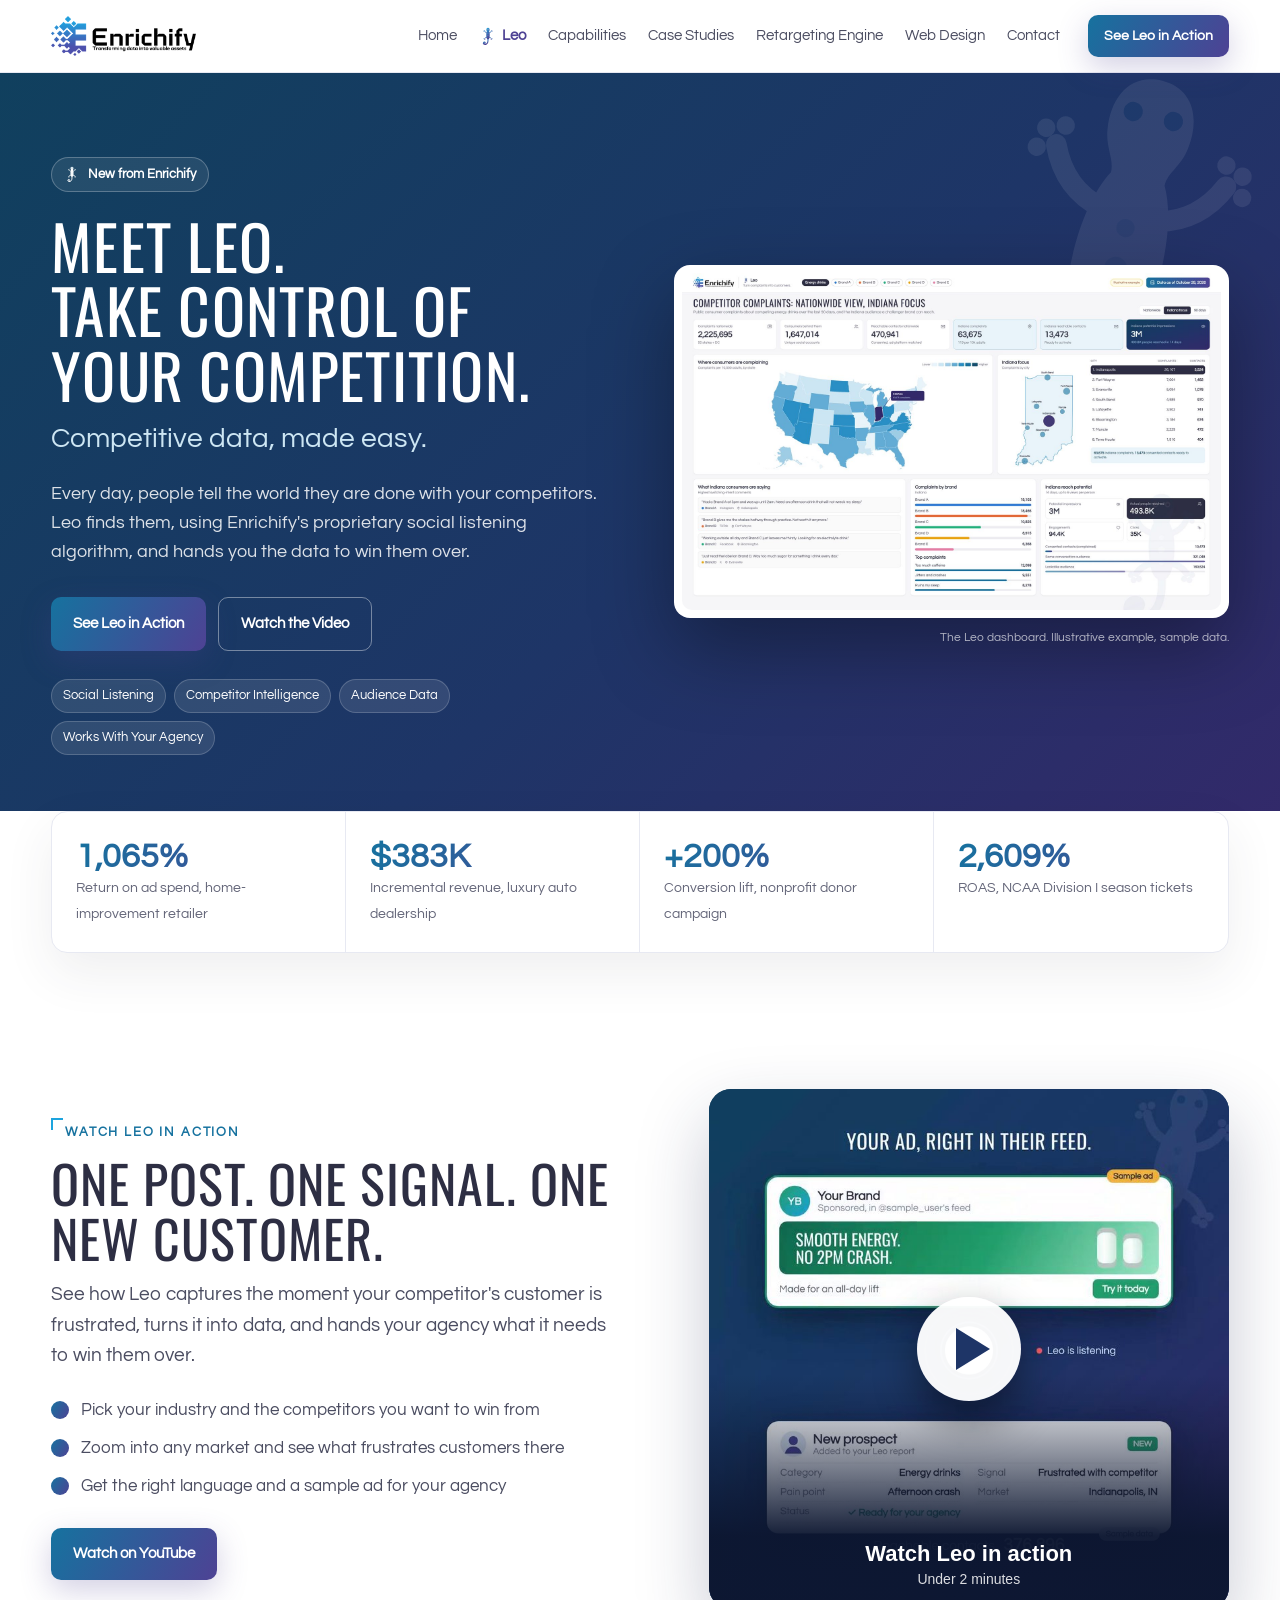
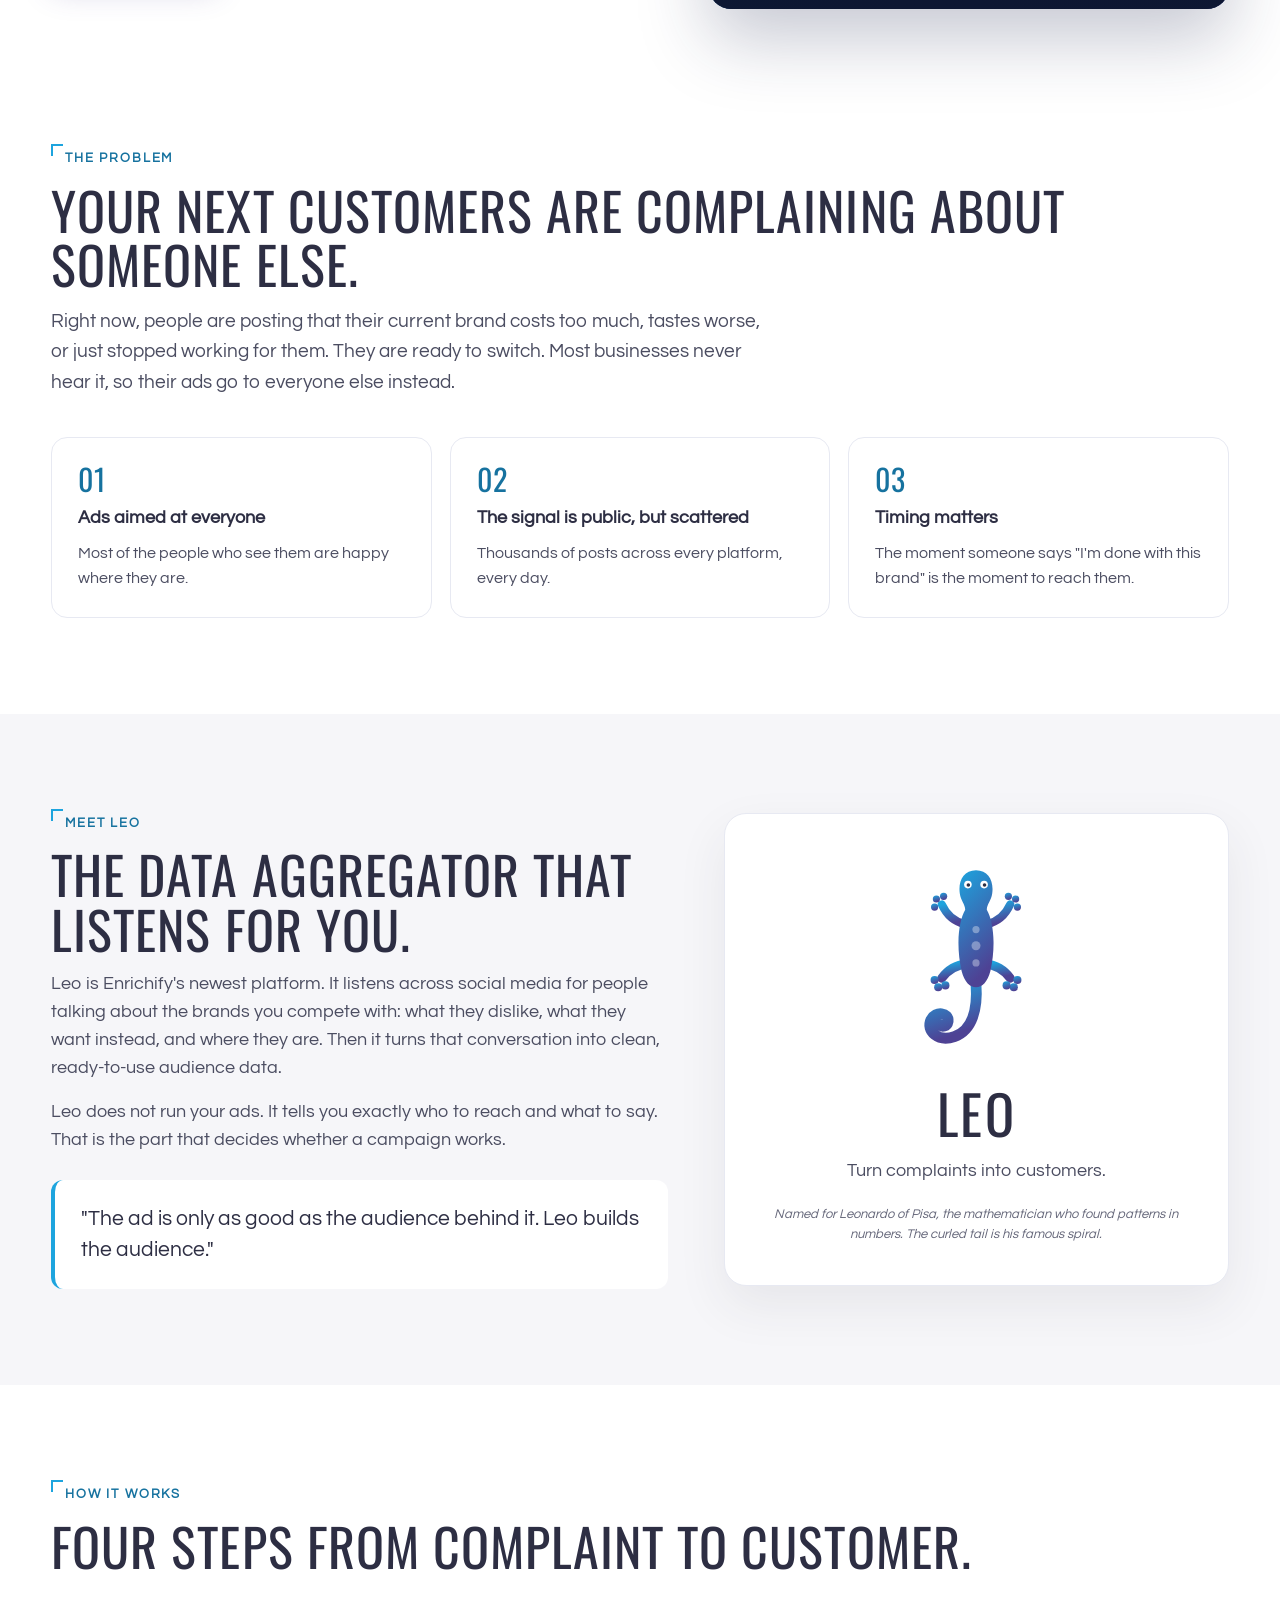
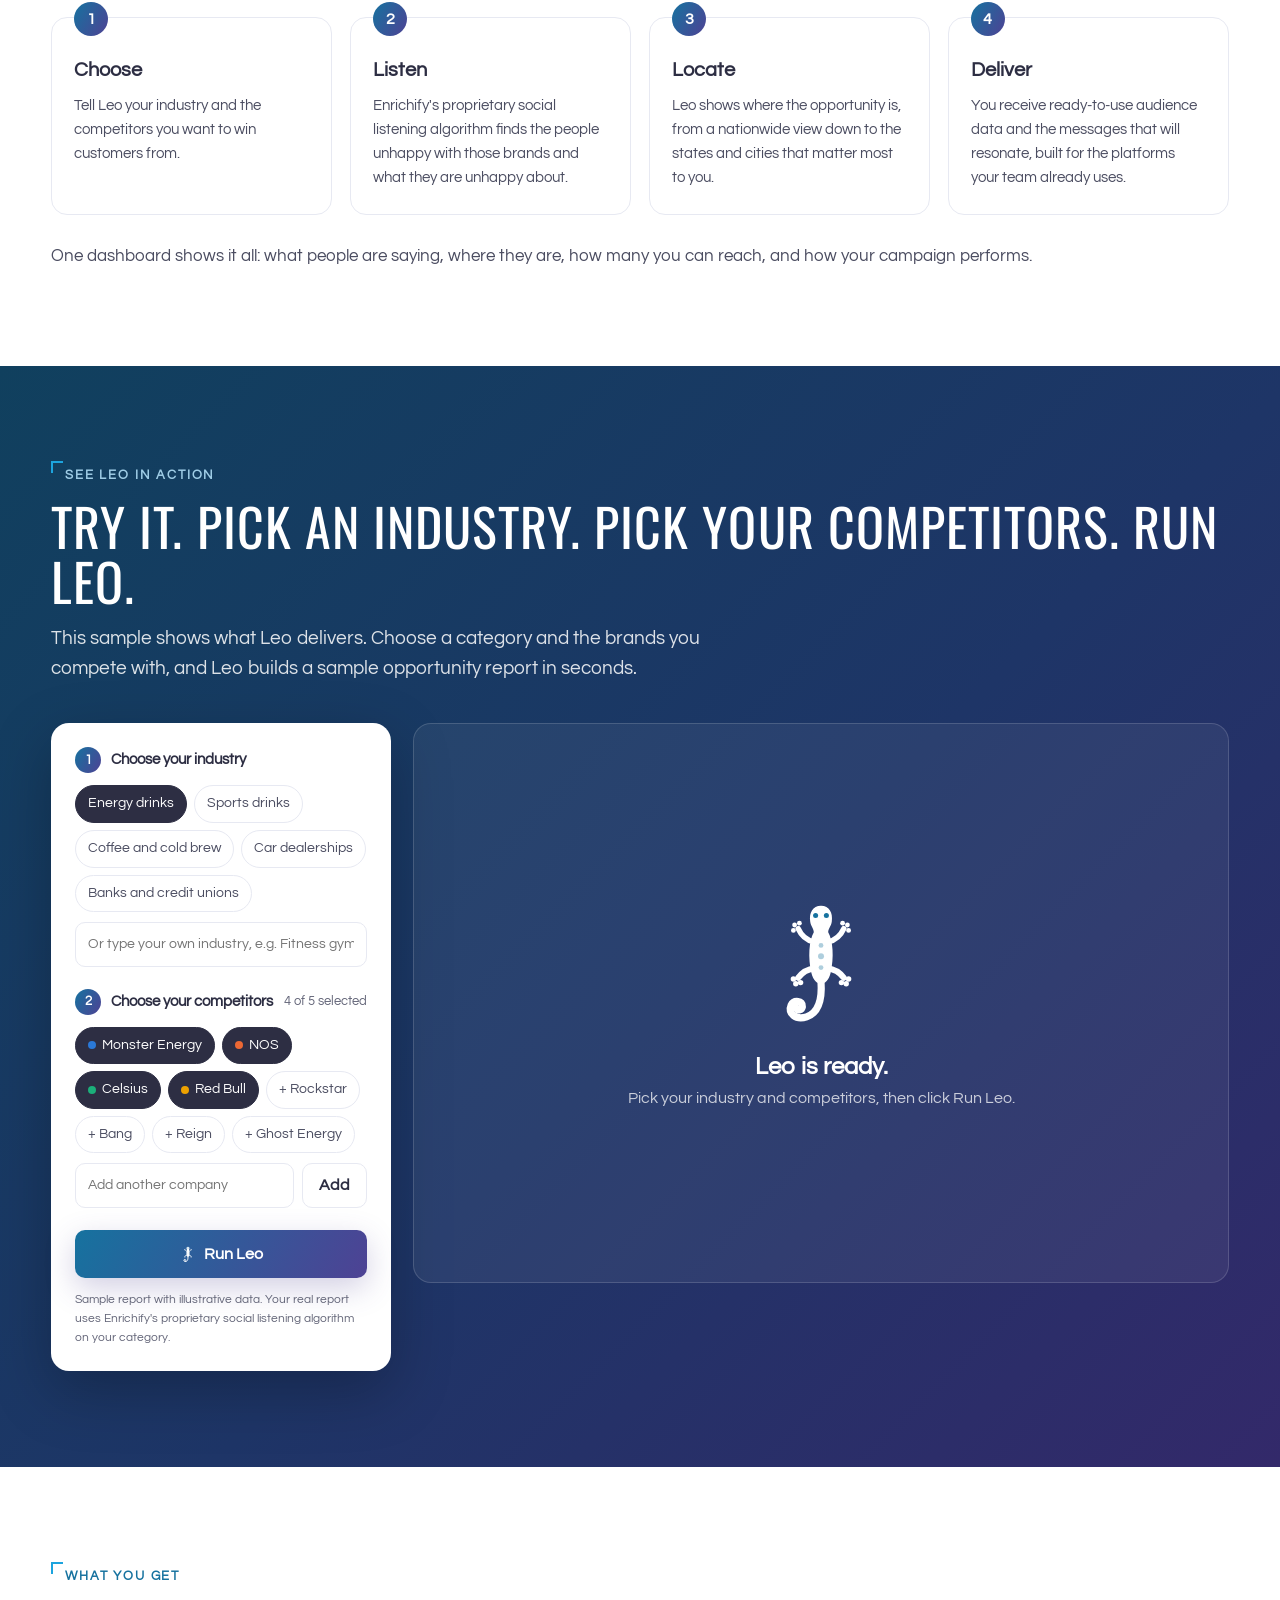
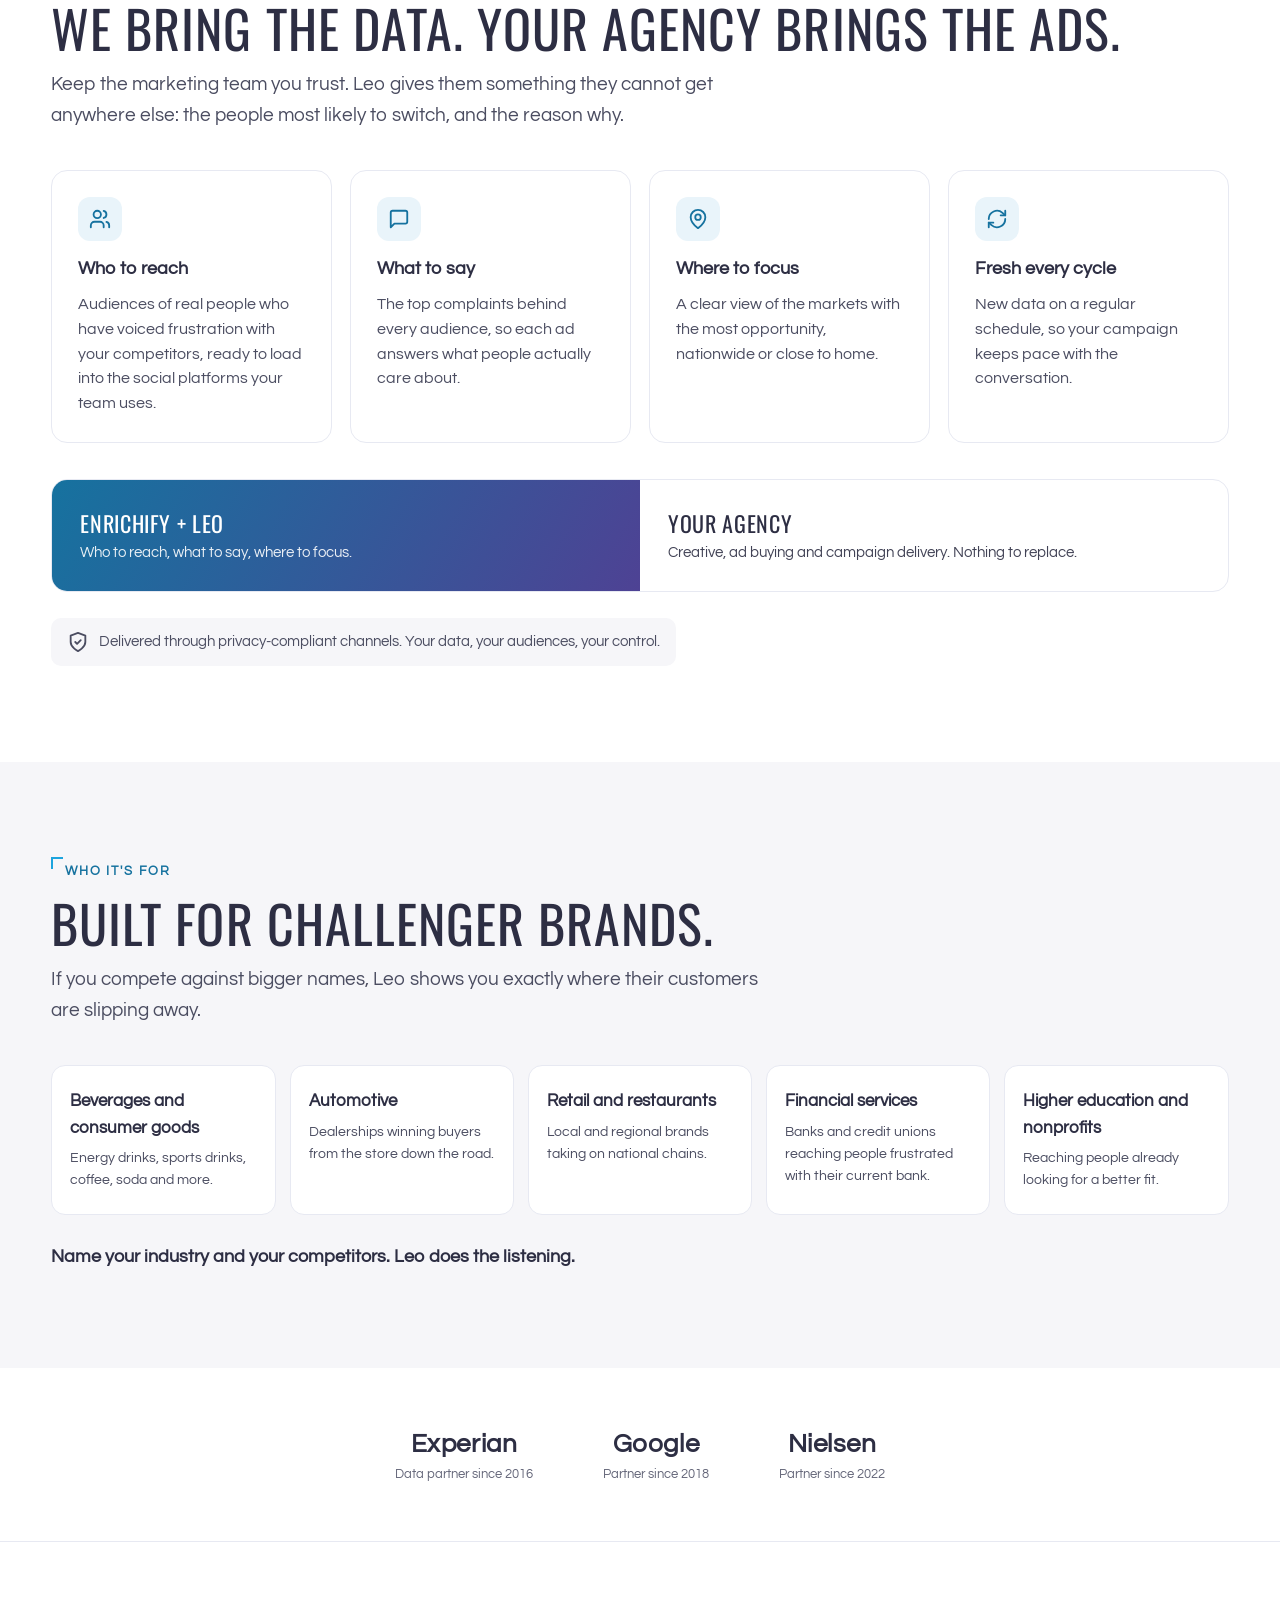
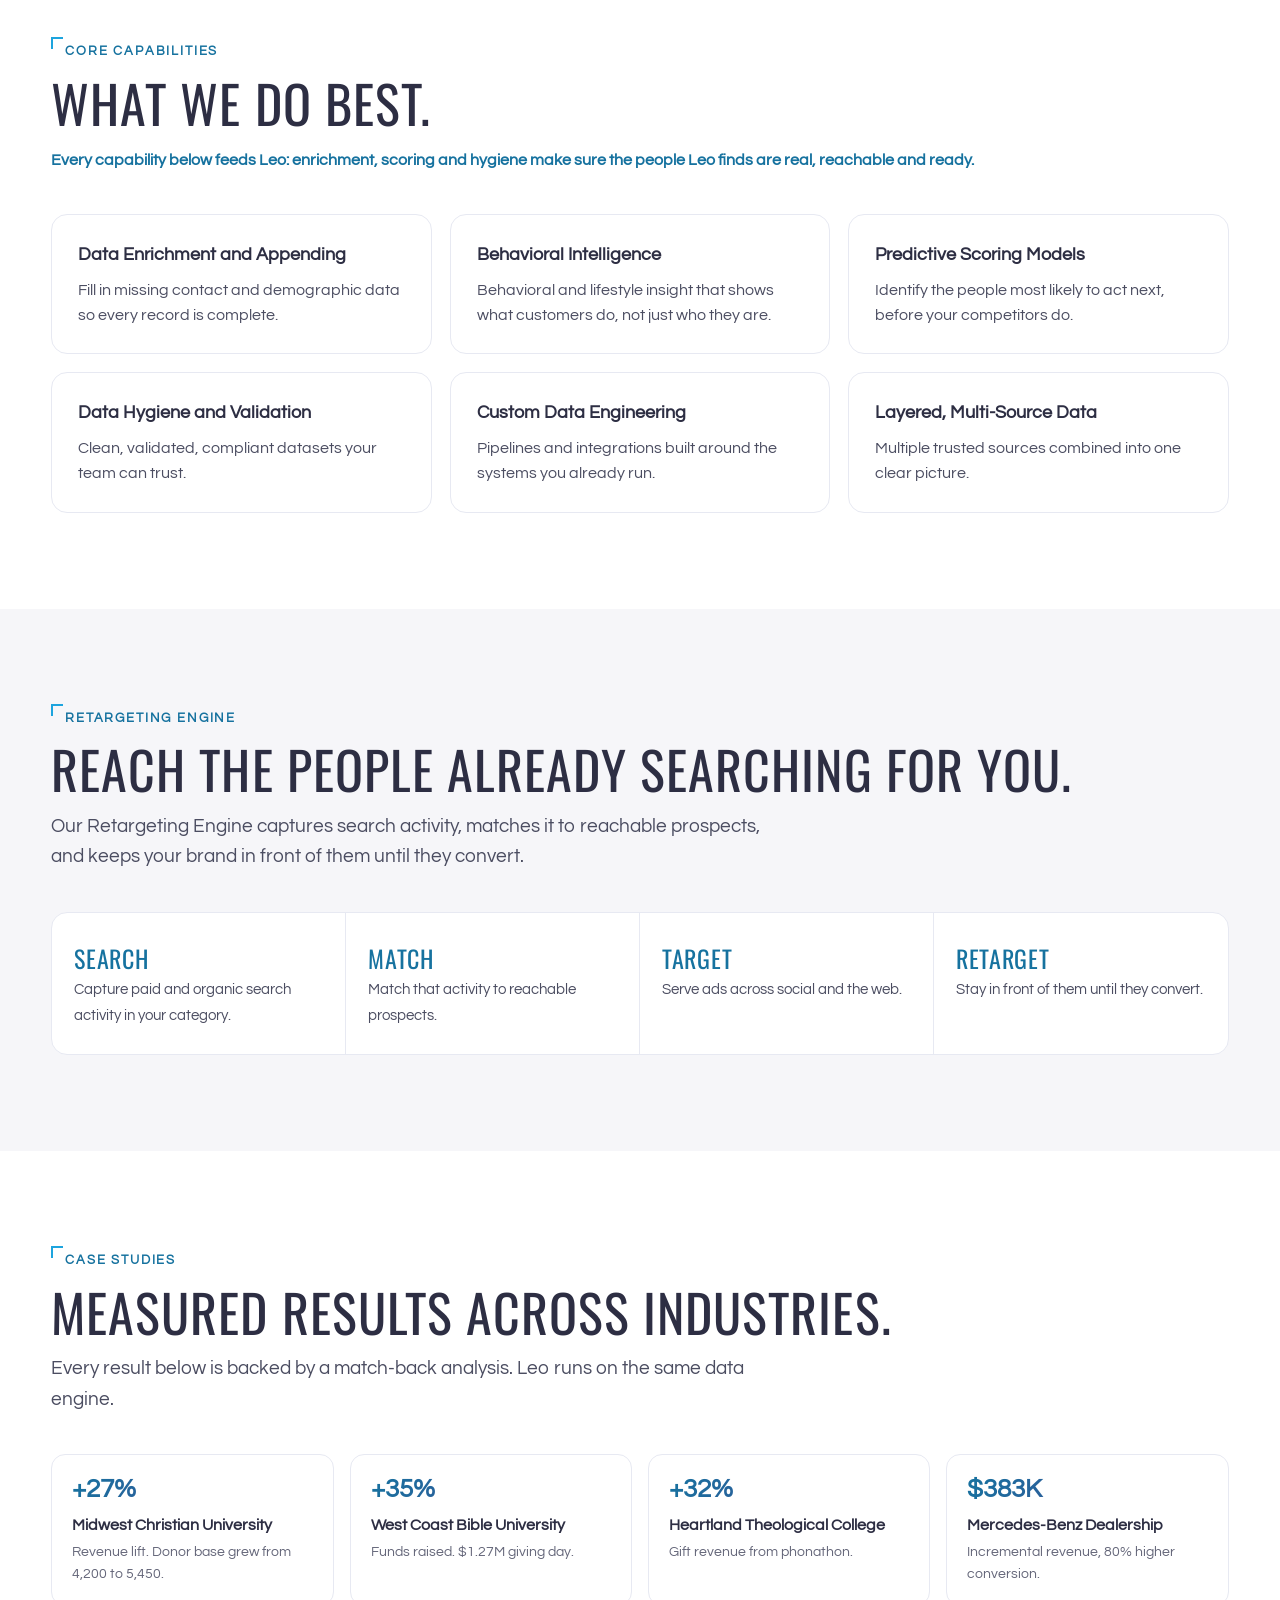
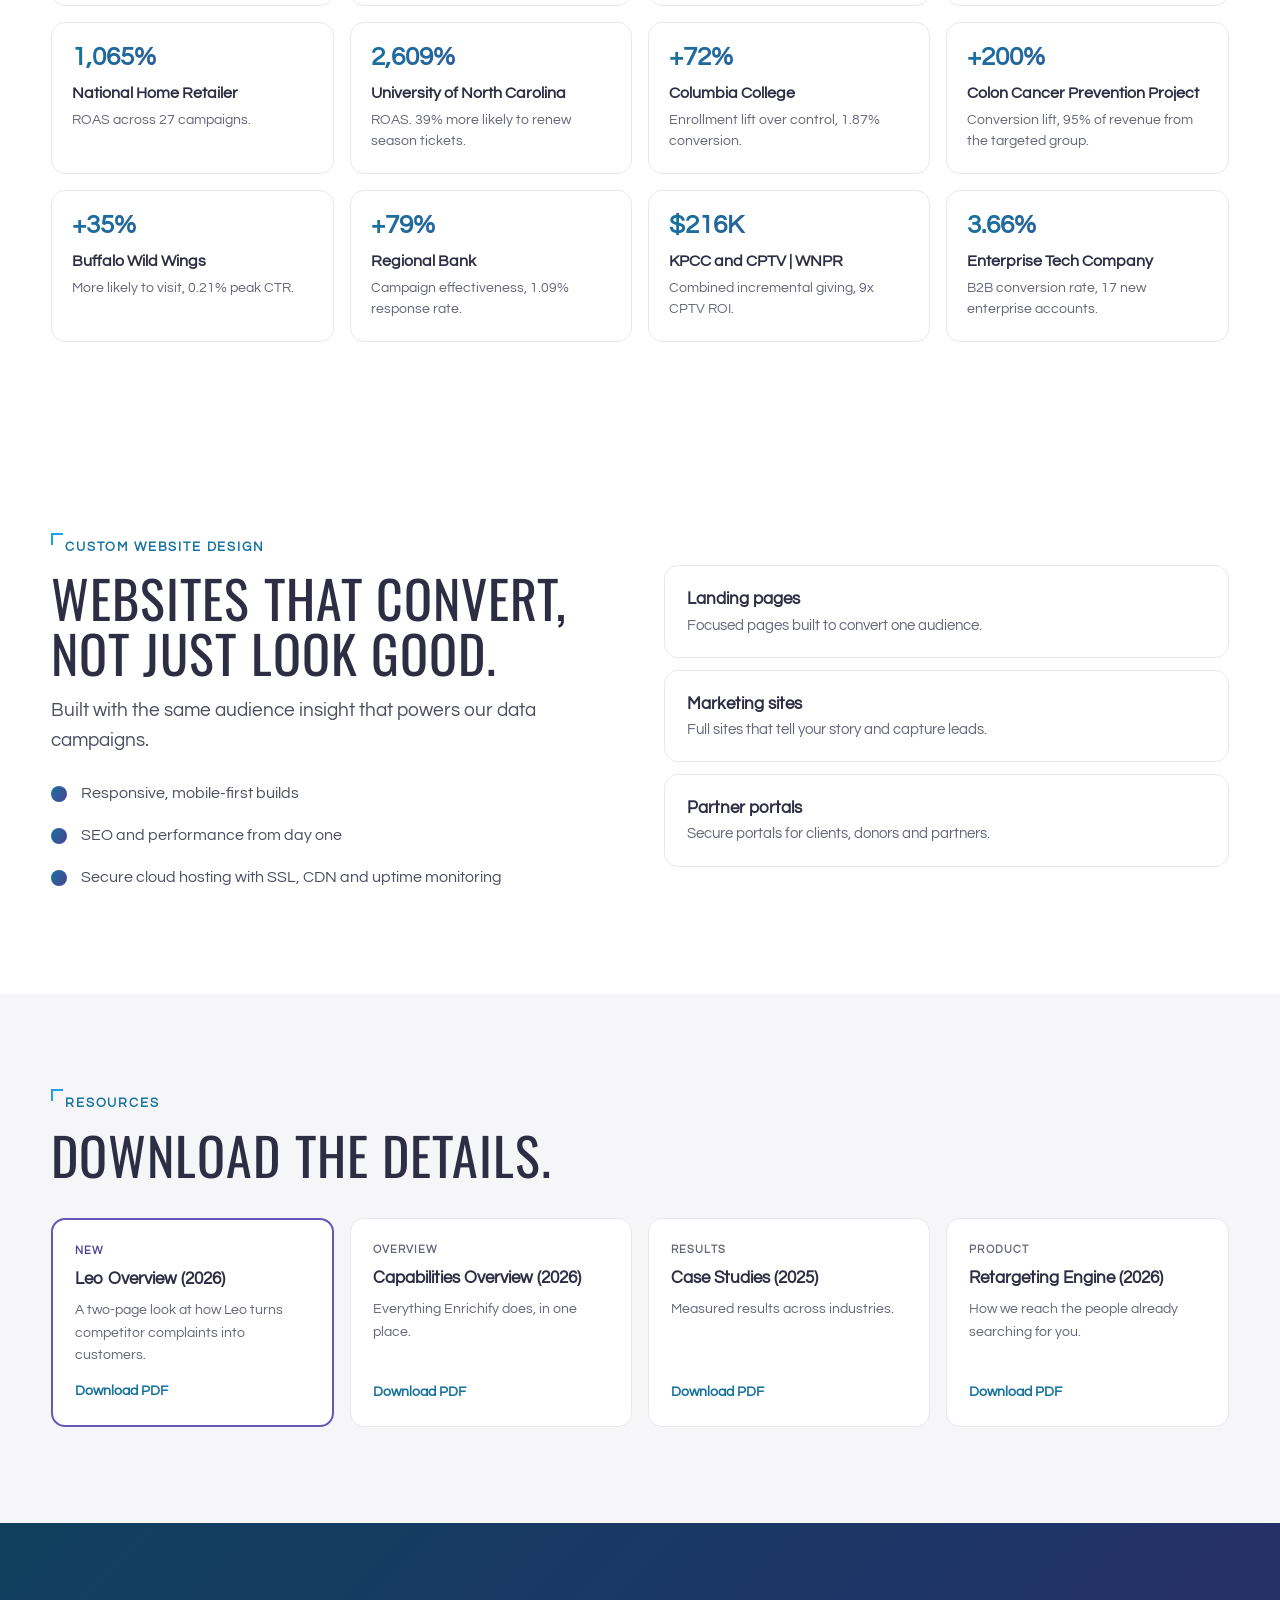
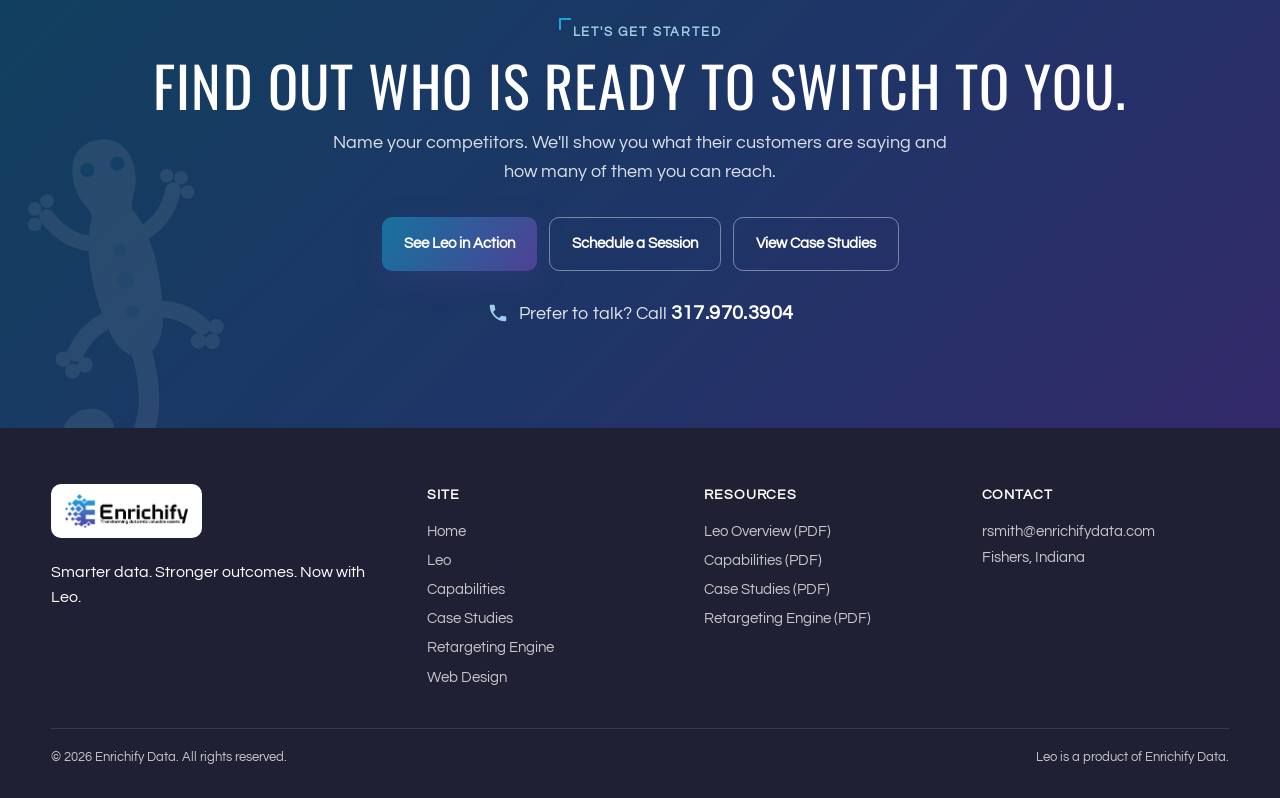
==== commit f64de4cd: "new" ====
--- a/index.html
+++ b/index.html
@@ -323,6 +323,10 @@
   .cta h2 { font-size: clamp(34px, 4.6vw, 56px); }
   .cta p { font-size: 18px; color: rgba(255,255,255,.85); max-width: 620px; margin: 14px auto 30px; }
   .cta .ctas { display: flex; flex-wrap: wrap; gap: 12px; justify-content: center; }
+  .cta-phone { display: inline-flex; align-items: center; gap: 10px; margin-top: 26px; font-size: 18px; color: rgba(255,255,255,.88); }
+  .cta-phone svg { color: #9fcde6; }
+  .cta-phone b { color: #fff; font-size: 20px; letter-spacing: .02em; }
+  .cta-phone:hover b { text-decoration: underline; }
 
   footer { background: #1f2033; color: rgba(255,255,255,.75); padding: 56px 0 30px; font-size: 14.5px; }
   footer .cols { display: grid; grid-template-columns: 1.4fr 1fr 1fr 1fr; gap: 30px; }
@@ -352,10 +356,56 @@
     .cards3, .steps, .cards4, .caps, .rsteps, .cases, .rescards, .tiles, .split-banner { grid-template-columns: 1fr; }
     .steps { gap: 28px; }
   }
+  .vid { background: #fff; }
+  .vid .grid { display: grid; grid-template-columns: 1fr 1fr; gap: 56px; align-items: center; }
+  .vid .lead { margin-bottom: 26px; }
+  .vid .points { list-style: none; margin: 0 0 28px; padding: 0; }
+  .vid .points li { position: relative; padding-left: 30px; margin-bottom: 12px; font-size: 16.5px; color: var(--ink-2); }
+  .vid .points li:before { content: ''; position: absolute; left: 0; top: 4px; width: 18px; height: 18px; border-radius: 50%; background: var(--grad); }
+  .vframe { position: relative; width: 100%; max-width: 520px; margin-left: auto; aspect-ratio: 1 / 1; border-radius: 22px; overflow: hidden; background: #10405e; box-shadow: 0 30px 70px rgba(30,40,80,.25); }
+  .vframe iframe { position: absolute; inset: 0; width: 100%; height: 100%; border: 0; }
+  .vposter { position: absolute; inset: 0; width: 100%; height: 100%; padding: 0; border: 0; cursor: pointer; background: #10405e; display: block; }
+  .vposter img { width: 100%; height: 100%; object-fit: cover; display: block; }
+  .vshade { position: absolute; inset: 0; background: linear-gradient(180deg, rgba(12,22,48,0) 55%, rgba(12,22,48,.96) 86%); }
+  .vplay { position: absolute; left: 50%; top: 50%; width: 104px; height: 104px; margin: -52px 0 0 -52px; border-radius: 50%; background: rgba(255,255,255,.96); box-shadow: 0 18px 44px rgba(0,0,0,.45); display: grid; place-items: center; transition: transform .2s; }
+  .vplay i { width: 0; height: 0; border-left: 34px solid #1e3567; border-top: 21px solid transparent; border-bottom: 21px solid transparent; margin-left: 8px; }
+  .vposter:hover .vplay { transform: scale(1.08); }
+  .vlab { position: absolute; left: 0; right: 0; bottom: 22px; color: #fff; font-weight: 700; font-size: 22px; text-align: center; }
+  .vlab small { display: block; font-weight: 400; font-size: 14px; opacity: .85; margin-top: 4px; }
+  .vframe video { position: absolute; inset: 0; width: 100%; height: 100%; background: #000; }
+  @media (max-width: 980px) { .vid .grid { grid-template-columns: 1fr; gap: 36px; } .vframe { margin: 0 auto; } }
 </style>
+<!-- AdRoll Pixel: retargeting (Leo campaign) -->
+<script type="text/javascript">
+    adroll_adv_id = "XNRMAGKT4NG3BCJVNEB3QT";
+    adroll_pix_id = "KQX7HRJVF5GAFMGP2TFFF4";
+    adroll_version = "2.0";
+
+    (function(w, d, e, o, a) {
+        w.adroll_tag_source = w.adroll_tag_source || "manual";
+        w.__adroll_loaded = true;
+        w.adroll = w.adroll || [];
+        w.adroll.f = [ 'setProperties', 'identify', 'track', 'identify_email', 'get_cookie' ];
+        var roundtripUrl = "https://s.adroll.com/j/" + adroll_adv_id + "/roundtrip.js";
+        for (a = 0; a < w.adroll.f.length; a++) {
+            w.adroll[w.adroll.f[a]] = w.adroll[w.adroll.f[a]] || (function(n) {
+                return function() {
+                    w.adroll.push([ n, arguments ])
+                }
+            })(w.adroll.f[a])
+        }
+
+        e = d.createElement('script');
+        o = d.getElementsByTagName('script')[0];
+        e.async = 1;
+        e.src = roundtripUrl;
+        o.parentNode.insertBefore(e, o);
+    })(window, document);
+    adroll.track("pageView");
+</script>
+<!-- End AdRoll Pixel -->
 </head>
 <body>
-
 
 
 <header class="nav" id="top">
@@ -386,7 +436,7 @@
       <p class="sub">Every day, people tell the world they are done with your competitors. Leo finds them, using Enrichify's proprietary social listening algorithm, and hands you the data to win them over.</p>
       <div class="ctas">
         <a class="btn btn-primary" href="#example">See Leo in Action</a>
-        <a class="btn btn-ghost" href="#how">How It Works</a>
+        <a class="btn btn-ghost" href="#watch">Watch the Video</a>
       </div>
       <div class="tags"><span>Social Listening</span><span>Competitor Intelligence</span><span>Audience Data</span><span>Works With Your Agency</span></div>
     </div>
@@ -405,6 +455,31 @@
       <div class="stat"><b>$383K</b><span>Incremental revenue, luxury auto dealership</span></div>
       <div class="stat"><b>+200%</b><span>Conversion lift, nonprofit donor campaign</span></div>
       <div class="stat"><b>2,609%</b><span>ROAS, NCAA Division I season tickets</span></div>
+    </div>
+  </div>
+</section>
+
+<!-- VIDEO -->
+<section class="vid" id="watch">
+  <div class="wrap grid">
+    <div>
+      <span class="label">Watch Leo in action</span>
+      <h2 class="display">One post. One signal. One new customer.</h2>
+      <p class="lead">See how Leo captures the moment your competitor's customer is frustrated, turns it into data, and hands your agency what it needs to win them over.</p>
+      <ul class="points">
+        <li>Pick your industry and the competitors you want to win from</li>
+        <li>Zoom into any market and see what frustrates customers there</li>
+        <li>Get the right language and a sample ad for your agency</li>
+      </ul>
+      <a class="btn btn-primary" href="https://youtube.com/shorts/DaA5pO_JDfQ" target="_blank" rel="noopener">Watch on YouTube</a>
+    </div>
+    <div class="vframe" id="vframe" data-yt="DaA5pO_JDfQ" data-local="">
+      <button class="vposter" type="button" aria-label="Play the Leo video">
+        <img src="[data-uri]" alt="Leo video preview: your ad, right in their feed" />
+        <span class="vshade"></span>
+        <span class="vplay"><i></i></span>
+        <span class="vlab">Watch Leo in action <small>Under 2 minutes</small></span>
+      </button>
     </div>
   </div>
 </section>
@@ -648,6 +723,7 @@
       <a class="btn btn-ghost" href="https://calendly.com/rsmith-enrichifydata/roosevelt-smith-consultation">Schedule a Session</a>
       <a class="btn btn-ghost" href="#cases">View Case Studies</a>
     </div>
+    <a class="cta-phone" href="tel:+13179703904"><svg width="22" height="22" viewBox="0 0 24 24" fill="currentColor" aria-hidden="true"><path d="M6.6 10.8a15.2 15.2 0 006.6 6.6l2.2-2.2a1 1 0 011-.25 11.4 11.4 0 003.6.57 1 1 0 011 1V20a1 1 0 01-1 1A17 17 0 013 4a1 1 0 011-1h3.5a1 1 0 011 1c0 1.25.2 2.45.57 3.6a1 1 0 01-.25 1z"/></svg><span>Prefer to talk? Call <b>317.970.3904</b></span></a>
   </div>
 </section>
 
@@ -999,5 +1075,20 @@
 })();
 </script>
 
+<script>
+(function () {
+  var vf = document.getElementById('vframe');
+  if (!vf) return;
+  vf.querySelector('.vposter').addEventListener('click', function () {
+    var local = vf.getAttribute('data-local');
+    if (local) {
+      vf.innerHTML = '<video src="' + local + '" controls autoplay playsinline></video>';
+    } else {
+      vf.innerHTML = '<iframe src="https://www.youtube.com/embed/' + vf.getAttribute('data-yt') + '?autoplay=1&rel=0&modestbranding=1&playsinline=1" title="Meet Leo by Enrichify" allow="accelerometer; autoplay; clipboard-write; encrypted-media; gyroscope; picture-in-picture; web-share" referrerpolicy="strict-origin-when-cross-origin" allowfullscreen></iframe>';
+    }
+    if (window.adroll && adroll.track) { adroll.track('pageView', { segment_name: 'leo_video_play' }); }
+  });
+})();
+</script>
 </body>
 </html>
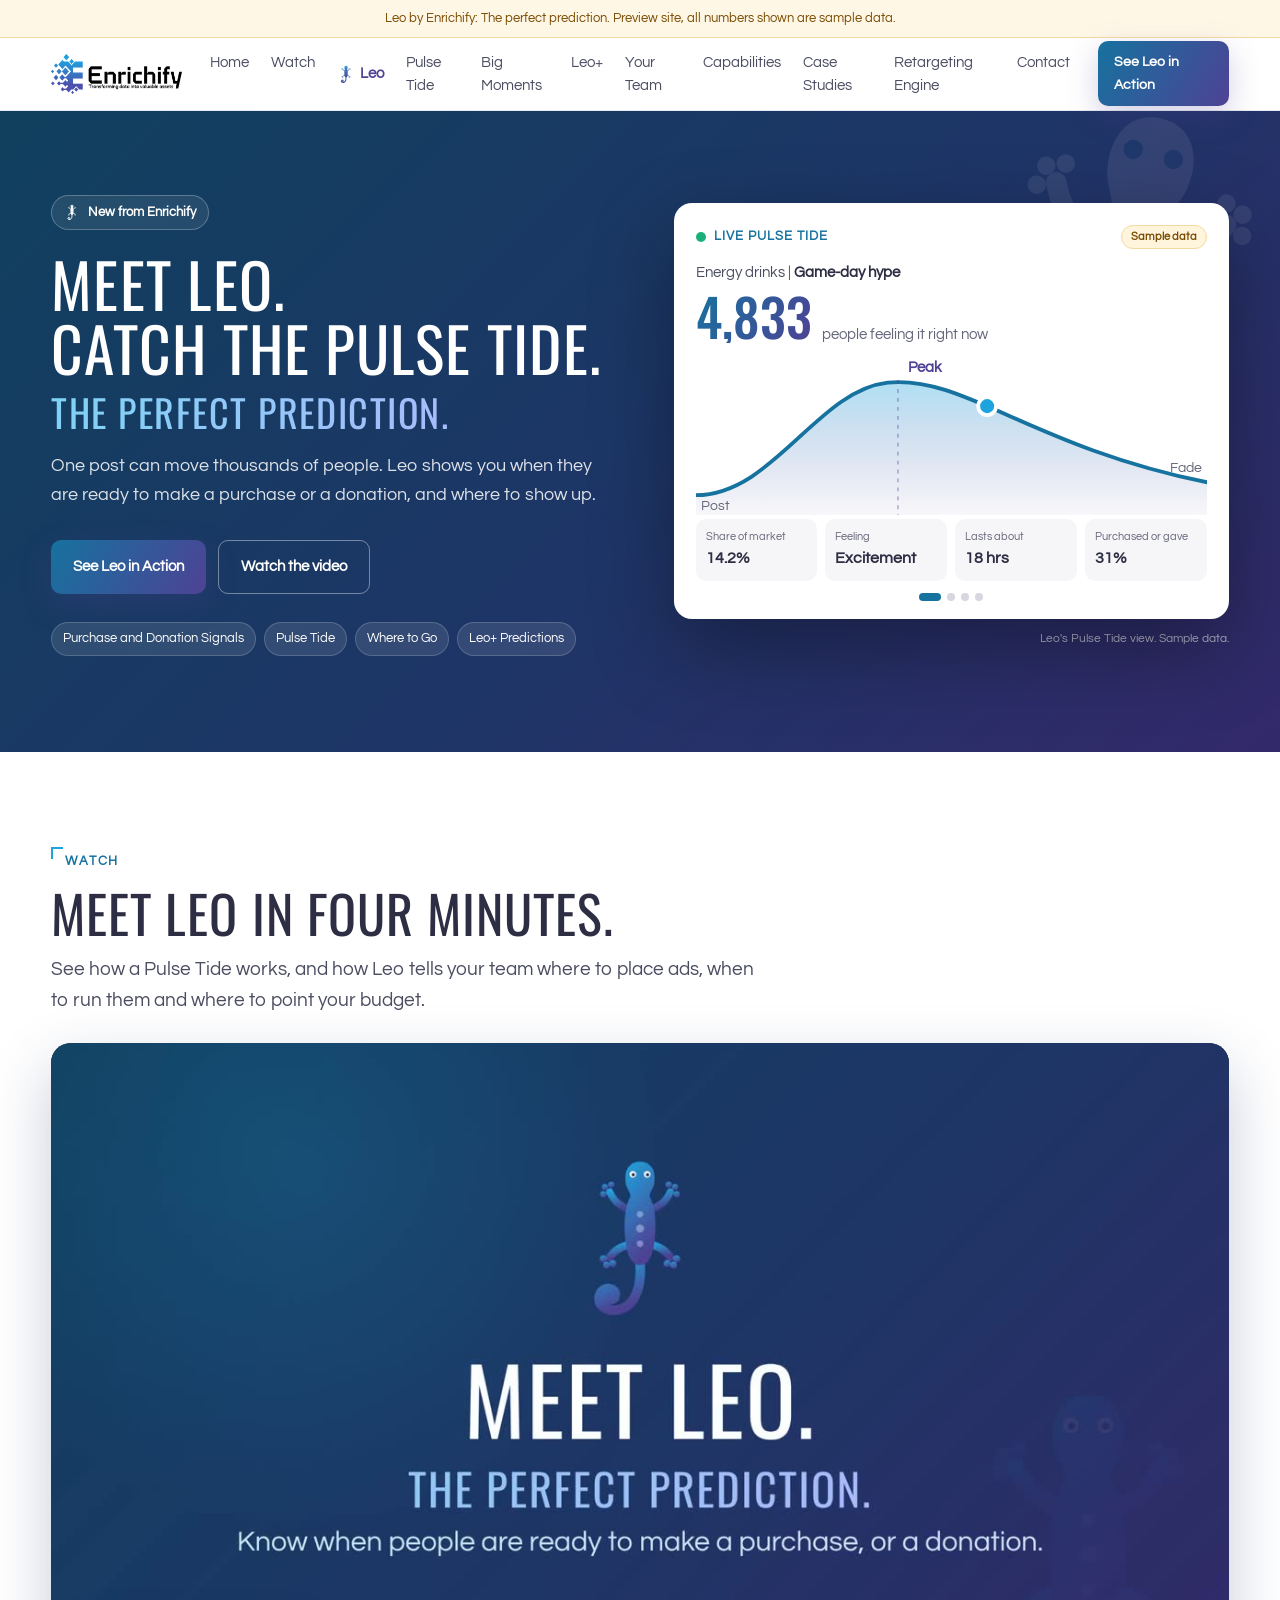
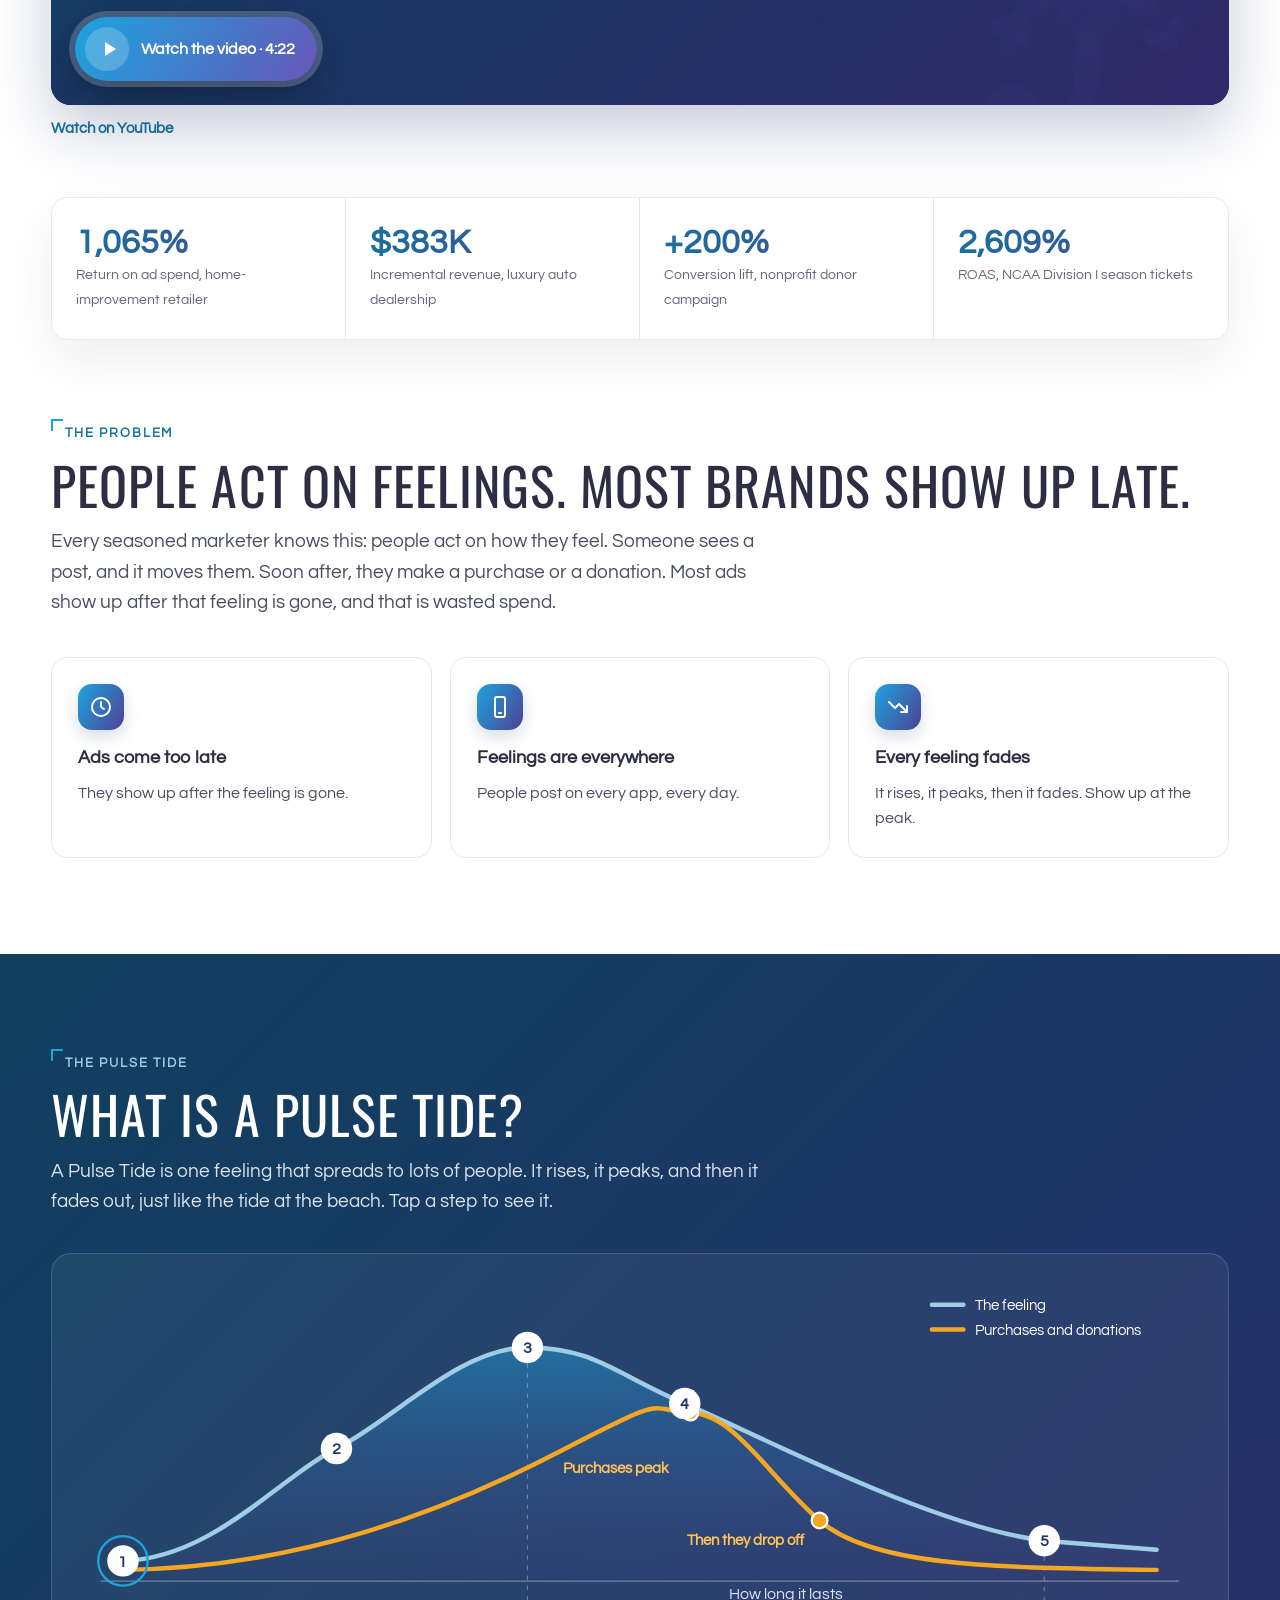
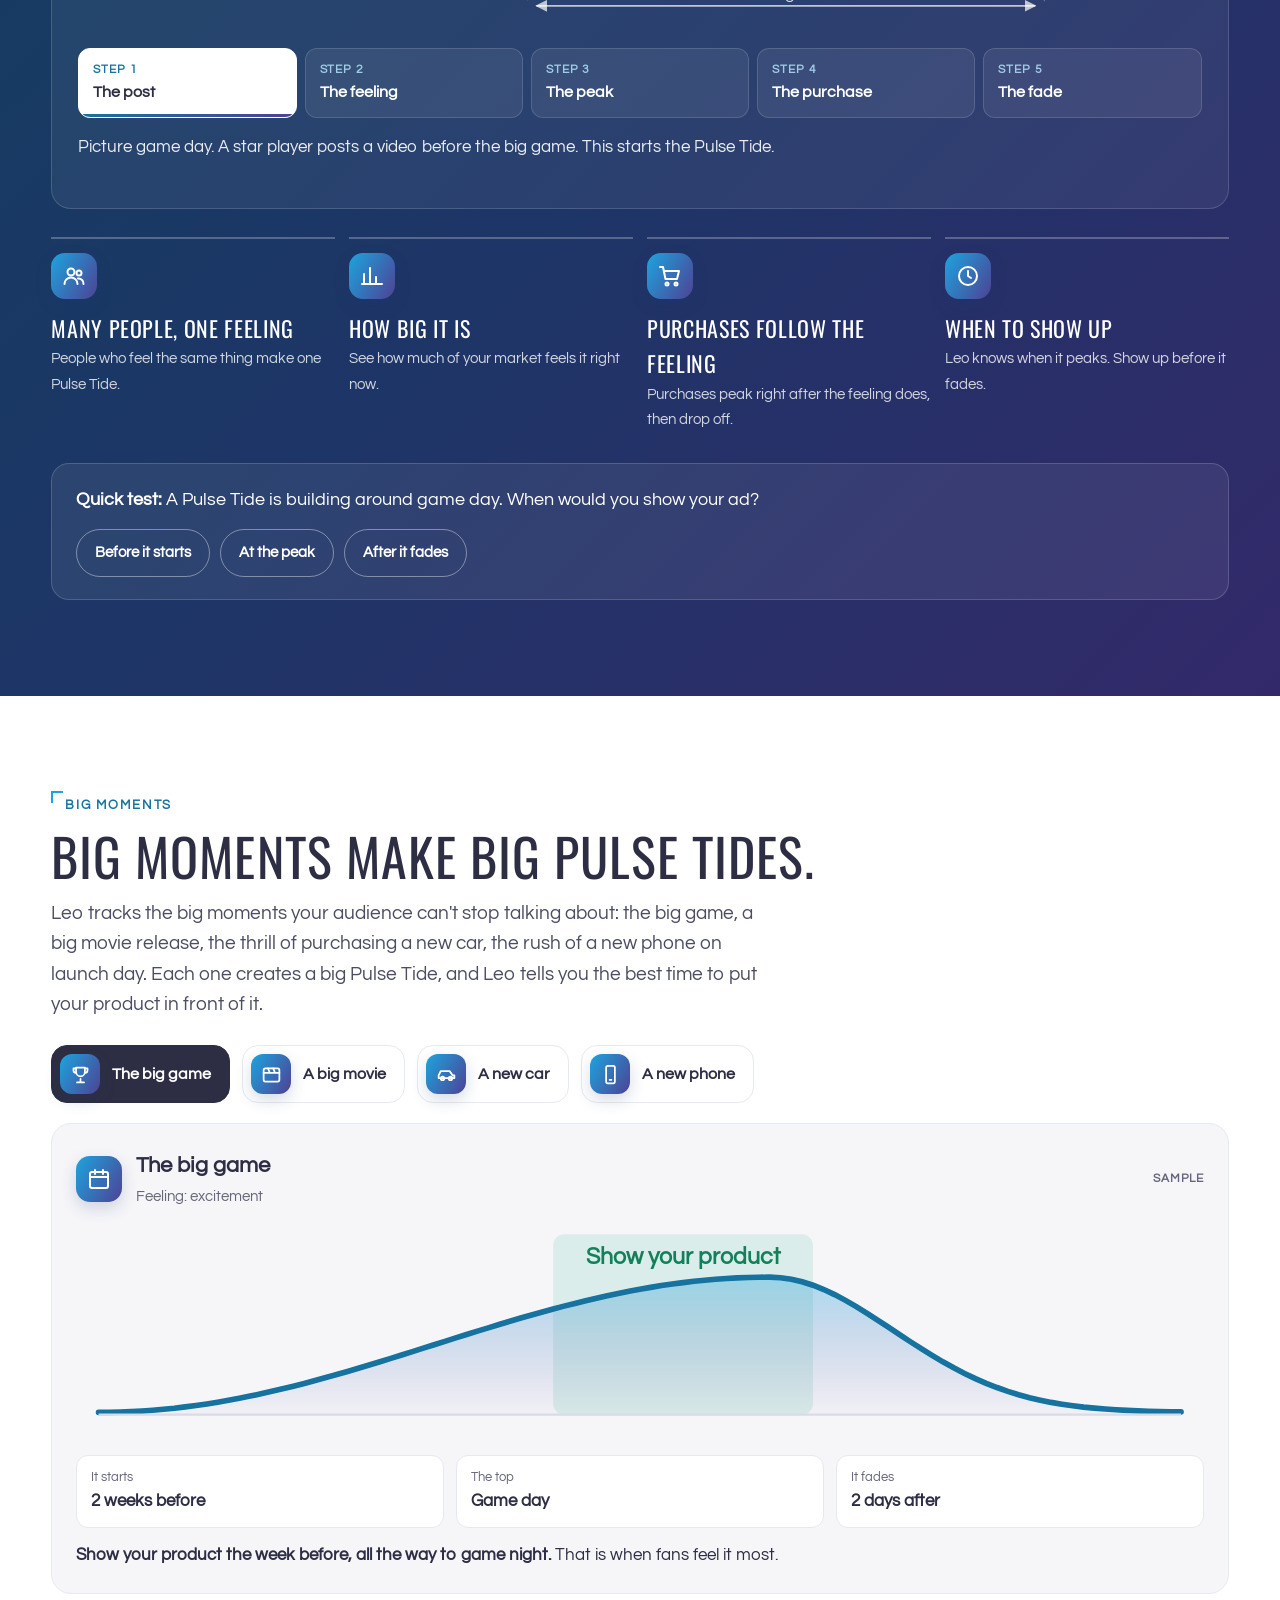
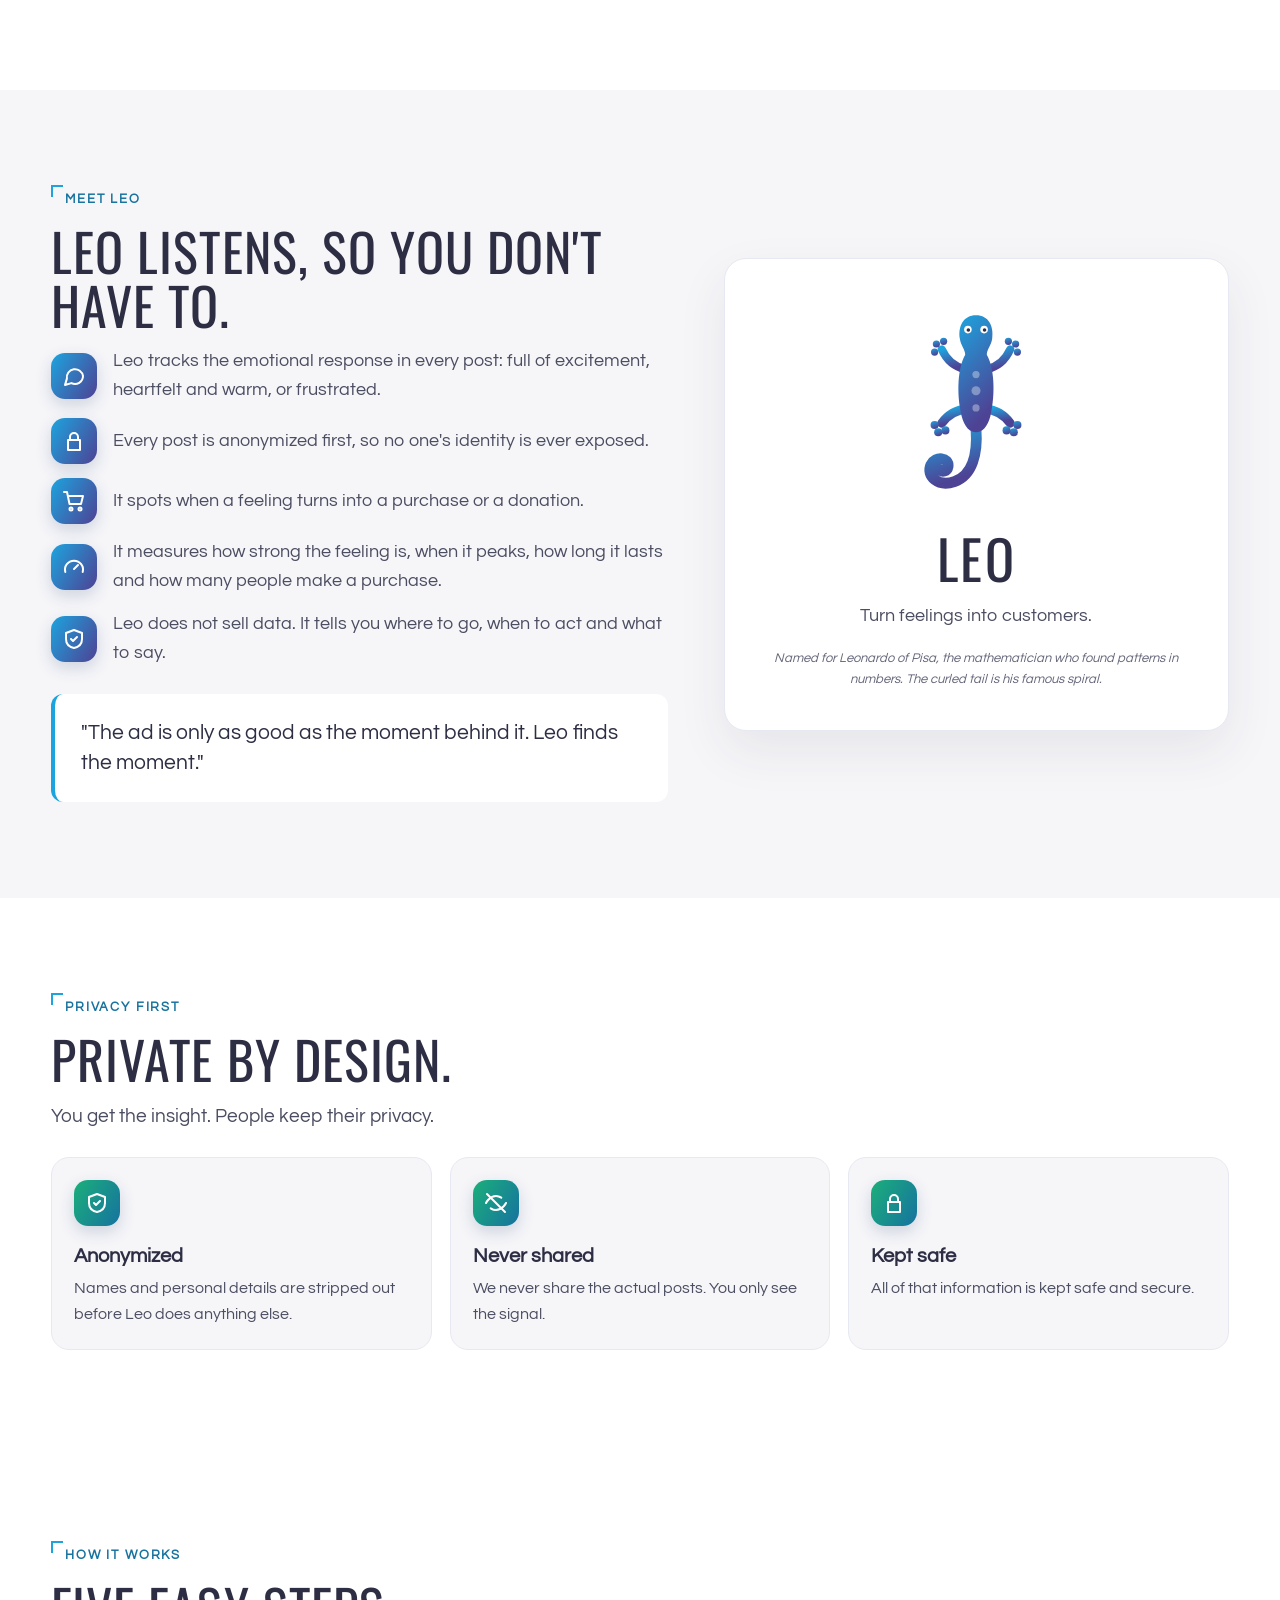
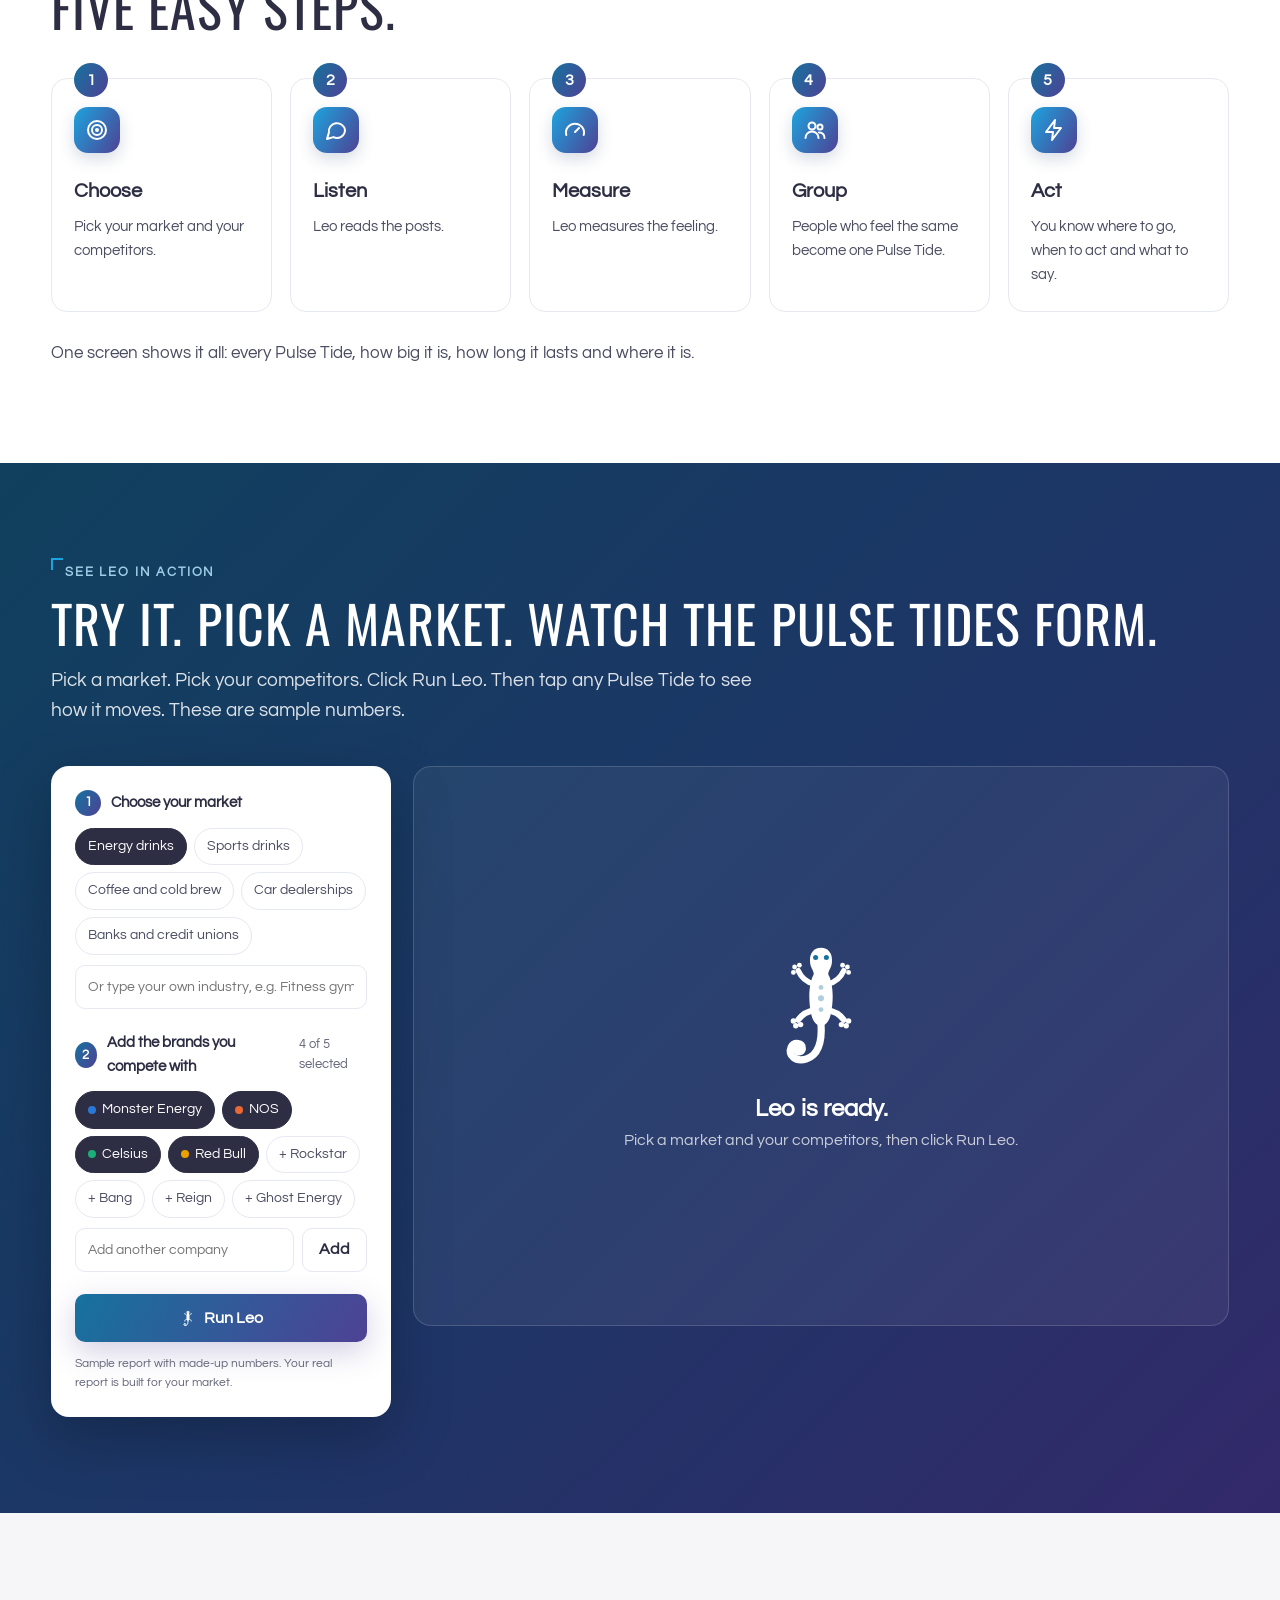
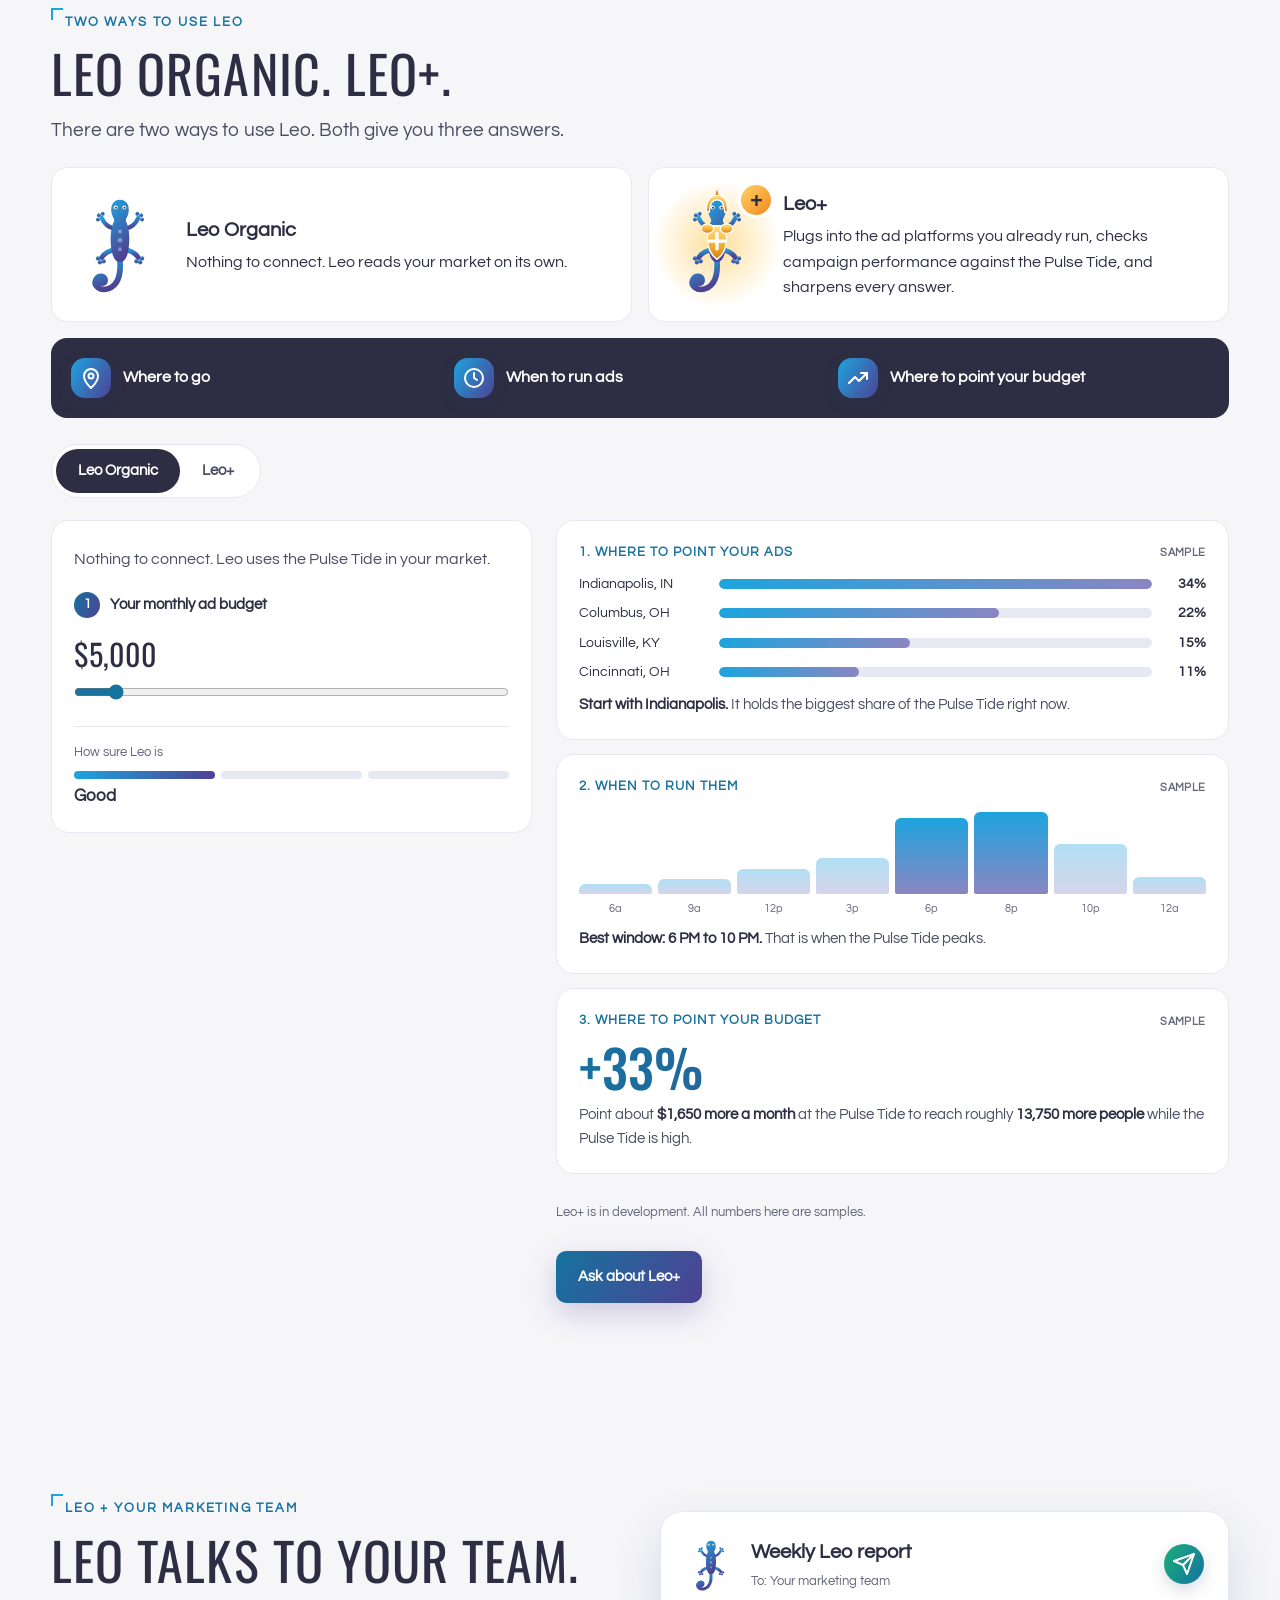
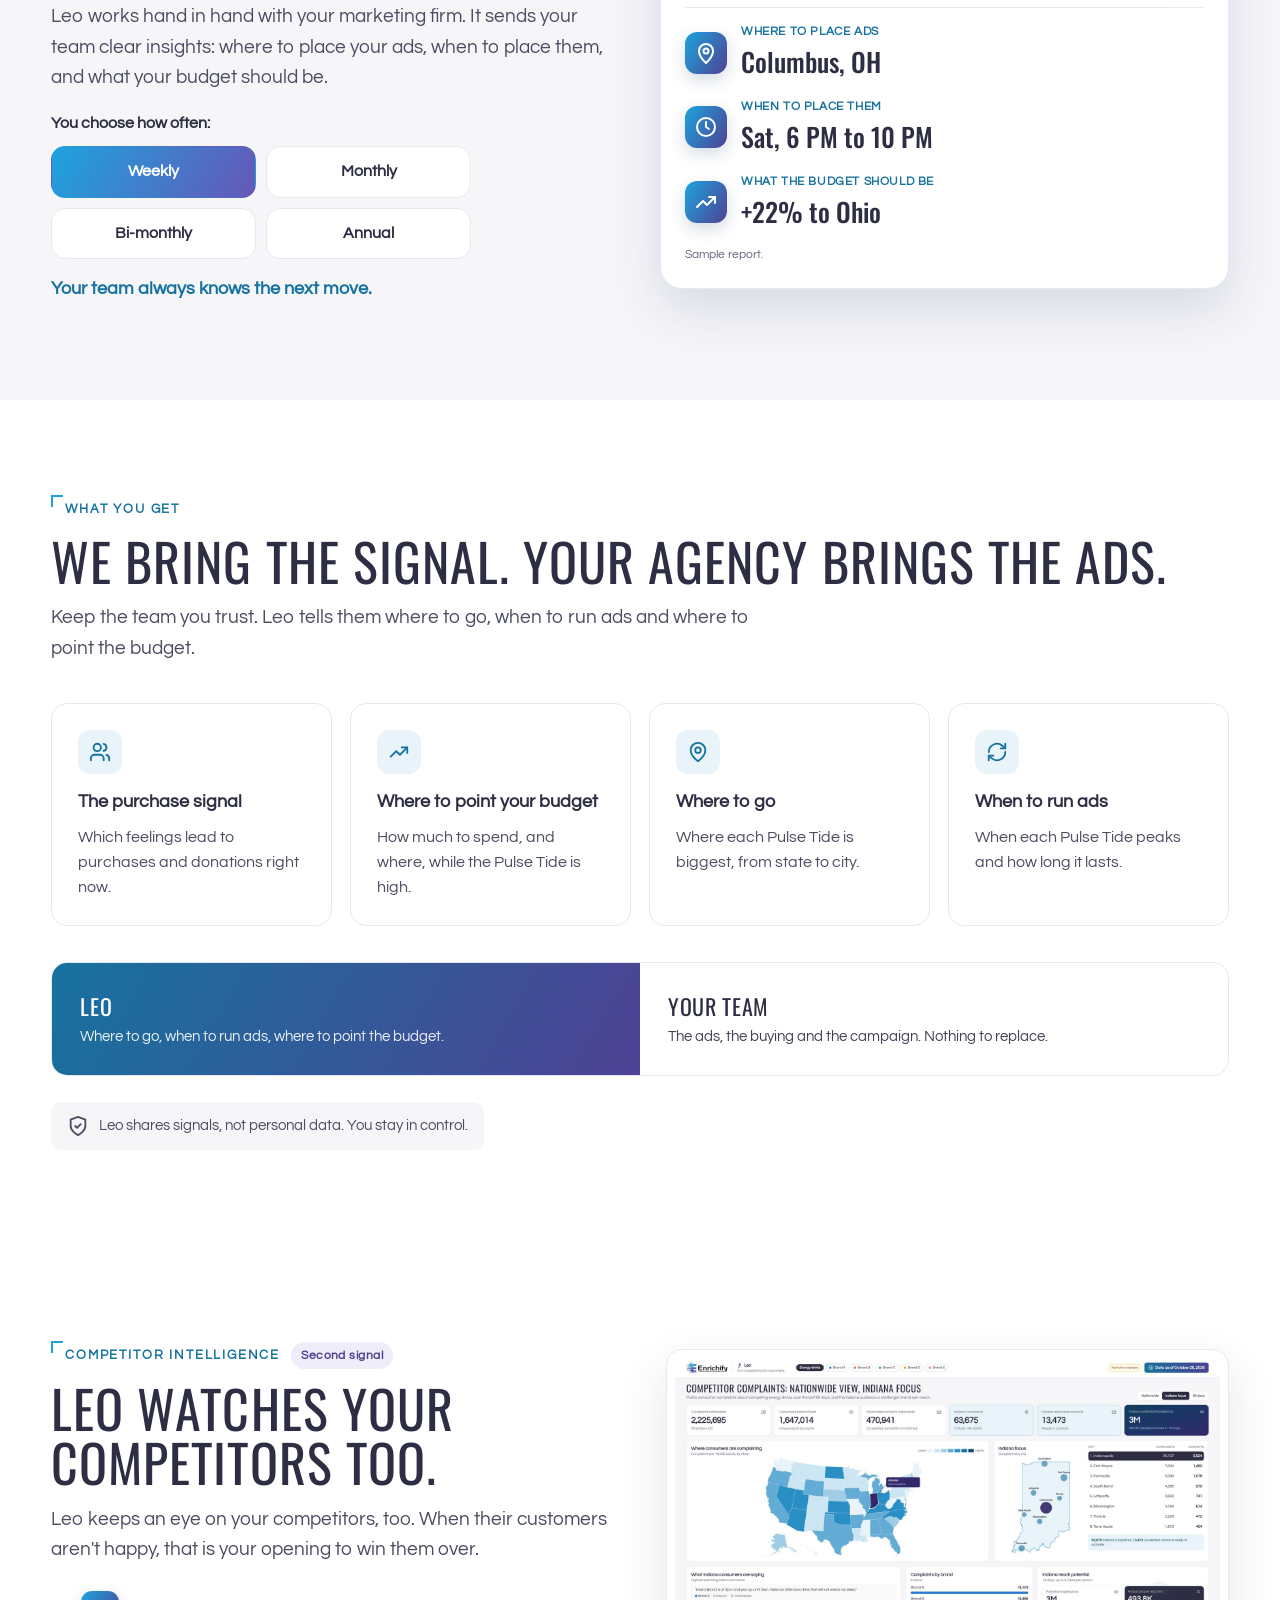
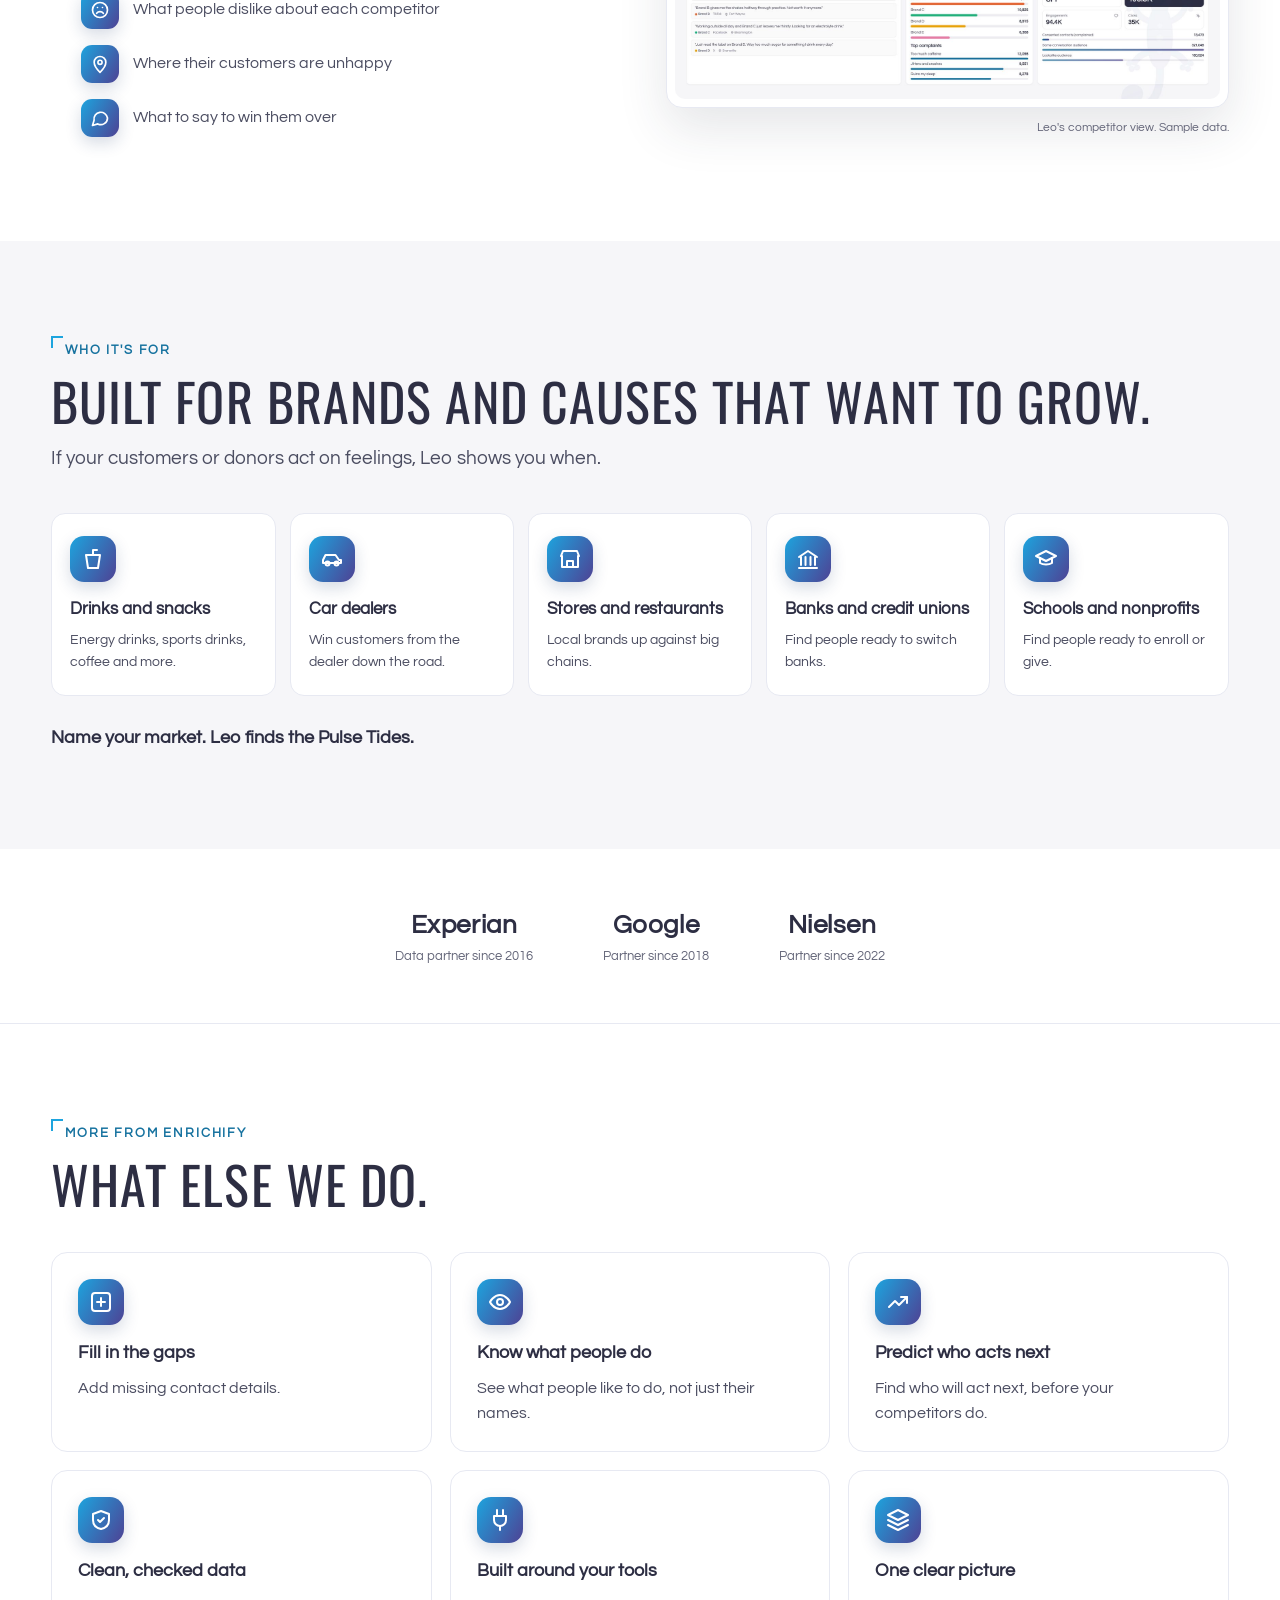
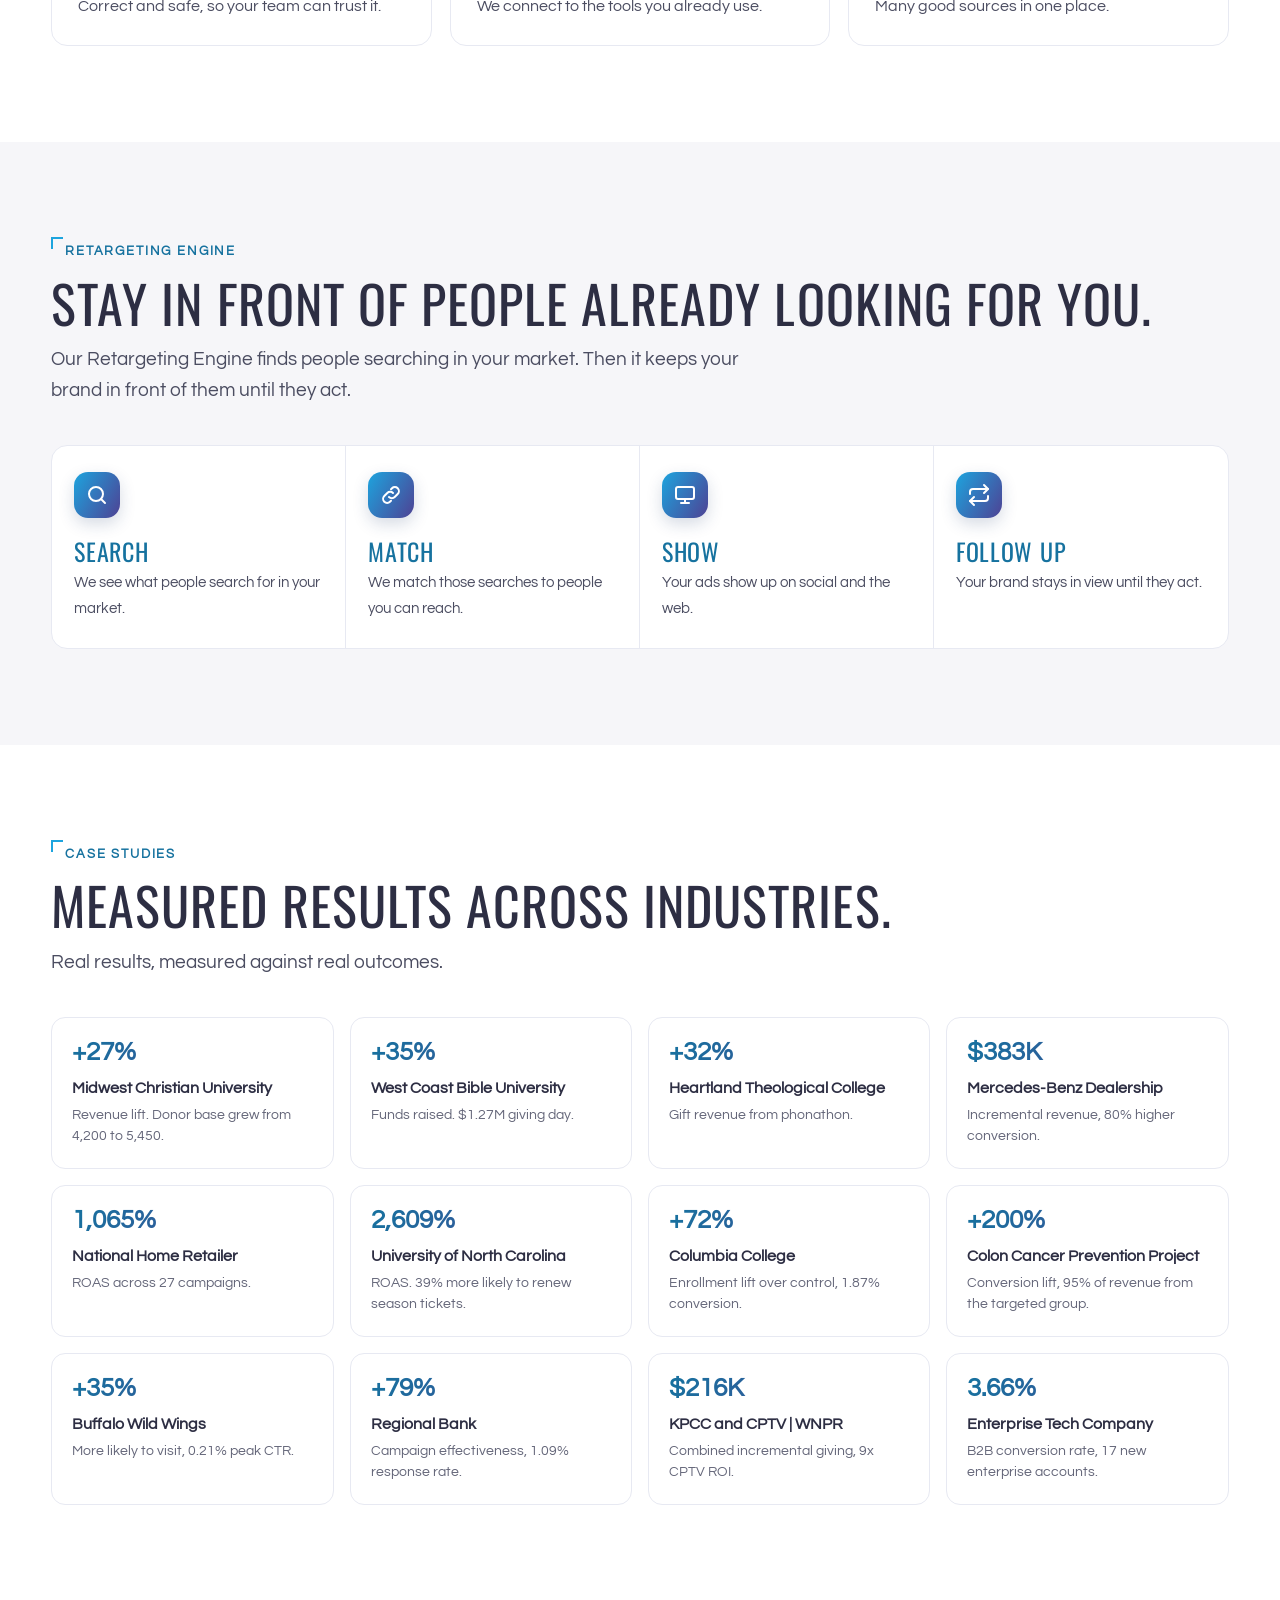
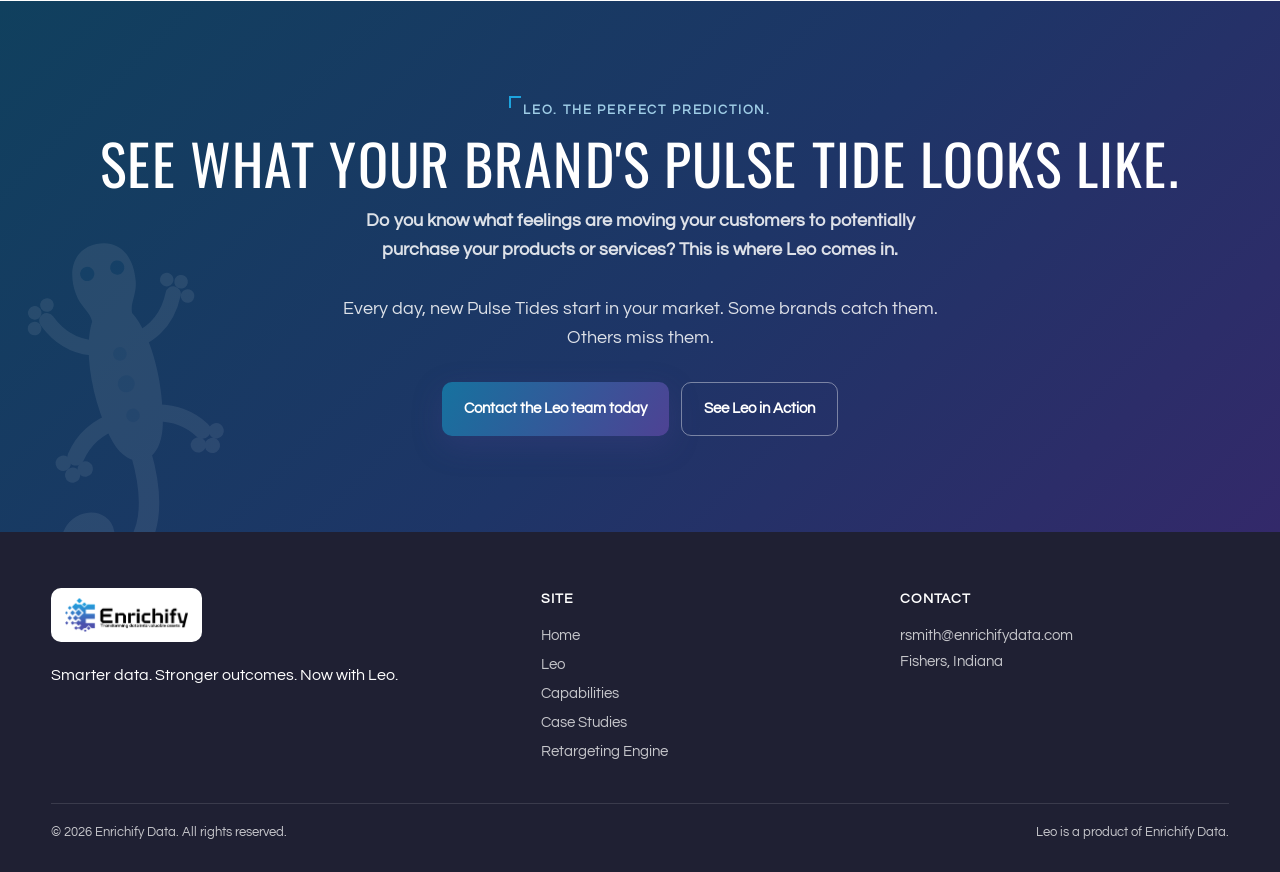
==== commit 31747423: "new" ====
--- a/index.html
+++ b/index.html
@@ -3,8 +3,8 @@
 <head>
 <meta charset="UTF-8" />
 <meta name="viewport" content="width=device-width, initial-scale=1.0" />
-<title>Enrichify | Meet Leo. Take control of your competition.</title>
-<meta name="description" content="Leo by Enrichify finds the customers your competitors are losing, using Enrichify's proprietary social listening algorithm. Competitive data, made easy." />
+<title>Enrichify | Leo. The perfect prediction.</title>
+<meta name="description" content="Leo by Enrichify spots the feelings that lead to purchases and donations, tracks each Pulse Tide as it rises and fades, and shows you where and when to show up." />
 <link href="https://fonts.googleapis.com/css2?family=Oswald:wght@300;400;500&family=Questrial&display=swap" rel="stylesheet" />
 <style>
   :root {
@@ -374,6 +374,228 @@
   .vlab small { display: block; font-weight: 400; font-size: 14px; opacity: .85; margin-top: 4px; }
   .vframe video { position: absolute; inset: 0; width: 100%; height: 100%; background: #000; }
   @media (max-width: 980px) { .vid .grid { grid-template-columns: 1fr; gap: 36px; } .vframe { margin: 0 auto; } }
+
+  /* ===== v2: wave additions ===== */
+  .steps.five { grid-template-columns: repeat(5, 1fr); }
+  .reveal { opacity: 0; transform: translateY(18px); transition: opacity .7s ease, transform .7s ease; }
+  .reveal.in { opacity: 1; transform: none; }
+
+  /* hero live wave card */
+  .live { background: #fff; color: var(--ink); border-radius: 18px; padding: 22px 22px 18px; box-shadow: 0 30px 80px rgba(0,0,0,.35); position: relative; overflow: hidden; }
+  .live-h { display: flex; align-items: center; gap: 8px; font-size: 13px; font-weight: 700; letter-spacing: .08em; text-transform: uppercase; color: var(--blue); }
+  .live-s { margin-left: auto; font-size: 11px; letter-spacing: 0; text-transform: none; font-weight: 700; color: #7a4b00; background: #fff4dc; border: 1px solid #f5d9a3; padding: 2px 9px; border-radius: 999px; }
+  .pulse { width: 10px; height: 10px; border-radius: 50%; background: #1baf7a; box-shadow: 0 0 0 0 rgba(27,175,122,.6); animation: pulse 1.6s infinite; }
+  @keyframes pulse { 0% { box-shadow: 0 0 0 0 rgba(27,175,122,.55); } 70% { box-shadow: 0 0 0 12px rgba(27,175,122,0); } 100% { box-shadow: 0 0 0 0 rgba(27,175,122,0); } }
+  .live-cat { margin-top: 12px; font-size: 15px; color: var(--ink-2); transition: opacity .4s; }
+  .live-cat b { color: var(--ink); }
+  .live-big { display: flex; align-items: baseline; gap: 10px; margin-top: 4px; transition: opacity .4s; }
+  .live-big b { font-family: Oswald, sans-serif; font-weight: 500; font-size: 52px; line-height: 1.05; background: var(--grad); -webkit-background-clip: text; background-clip: text; color: transparent; font-variant-numeric: tabular-nums; }
+  .live-big span { font-size: 14.5px; color: var(--muted); }
+  .live-wave { width: 100%; height: auto; display: block; margin: 6px 0 4px; }
+  .live-row { display: grid; grid-template-columns: repeat(4, 1fr); gap: 8px; transition: opacity .4s; }
+  .live-row div { background: var(--bg); border-radius: 10px; padding: 9px 10px; }
+  .live-row small { display: block; font-size: 11px; color: var(--muted); }
+  .live-row b { font-size: 16px; font-variant-numeric: tabular-nums; }
+  .live-dots { display: flex; gap: 6px; justify-content: center; margin-top: 12px; }
+  .live-dots button { width: 8px; height: 8px; border-radius: 50%; border: 0; background: #d6d7e0; cursor: pointer; padding: 0; }
+  .live-dots button.on { background: var(--blue); width: 22px; border-radius: 6px; }
+  .fadeout { opacity: 0; }
+
+  /* waves explainer */
+  .waves { background: var(--deep); color: #fff; position: relative; overflow: hidden; }
+  .waves .label { color: #9fcde6; }
+  .waves .lead { color: rgba(255,255,255,.85); }
+  .wavebox { margin-top: 36px; background: rgba(255,255,255,.06); border: 1px solid rgba(255,255,255,.15); border-radius: 20px; padding: 26px 26px 22px; }
+  .bigwave { width: 100%; height: auto; display: block; }
+  .bigwave .stg { cursor: pointer; }
+  .bigwave .stg circle.ring { transition: r .3s, opacity .3s; }
+  .stagebar { display: grid; grid-template-columns: repeat(5, 1fr); gap: 8px; margin-top: 18px; }
+  .stagebar button { font: inherit; text-align: left; background: rgba(255,255,255,.07); border: 1px solid rgba(255,255,255,.14); color: #fff; border-radius: 12px; padding: 12px 14px; cursor: pointer; transition: .2s; position: relative; overflow: hidden; }
+  .stagebar button small { display: block; font-size: 11.5px; color: #9fcde6; font-weight: 700; letter-spacing: .08em; text-transform: uppercase; }
+  .stagebar button b { font-size: 15.5px; }
+  .stagebar button.on { background: #fff; color: var(--ink); border-color: #fff; }
+  .stagebar button.on small { color: var(--blue); }
+  .stagebar button .tick { position: absolute; left: 0; bottom: 0; height: 3px; width: 0; background: var(--grad); }
+  .stagebar button.on .tick { animation: tick 3.8s linear forwards; }
+  .stagebar.held button.on .tick { animation: none; width: 100%; }
+  @keyframes tick { from { width: 0; } to { width: 100%; } }
+  .stagecopy { margin-top: 16px; min-height: 52px; font-size: 17px; color: rgba(255,255,255,.9); max-width: 860px; transition: opacity .3s; }
+  .wavefacts { display: grid; grid-template-columns: repeat(4, 1fr); gap: 14px; margin-top: 28px; }
+  .wavefacts div { border-top: 2px solid rgba(255,255,255,.25); padding-top: 14px; }
+  .wavefacts b { display: block; font-family: Oswald, sans-serif; font-weight: 400; text-transform: uppercase; letter-spacing: .03em; font-size: 22px; }
+  .wavefacts span { color: rgba(255,255,255,.8); font-size: 15px; }
+
+  /* competitor secondary */
+  .comp .grid { display: grid; grid-template-columns: 1fr 1fr; gap: 52px; align-items: center; }
+  .comp .shot { box-shadow: 0 20px 50px rgba(45,46,67,.12); border: 1px solid var(--line); }
+  .comp .shot-cap { color: var(--muted); }
+  .second { display: inline-block; font-size: 12px; font-weight: 700; color: var(--violet); background: #efedf9; border-radius: 999px; padding: 4px 10px; margin-left: 8px; vertical-align: middle; letter-spacing: .04em; }
+
+  /* demo: waves */
+  .wcard { margin-top: 10px; }
+  .wrow { display: grid; grid-template-columns: 1.6fr 1fr 70px 78px; gap: 10px; align-items: center; width: 100%; font: inherit; text-align: left; background: none; border: 0; border-bottom: 1px solid #f0f0f5; padding: 9px 6px; cursor: pointer; border-radius: 8px; color: inherit; }
+  .wrow:last-child { border-bottom: 0; }
+  .wrow:hover { background: var(--bg); }
+  .wrow.on { background: var(--blue-soft); }
+  .wname { font-weight: 700; font-size: 13.5px; }
+  .wname small { display: block; font-weight: 400; color: var(--muted); font-size: 11.5px; }
+  .wtrack { height: 8px; border-radius: 6px; background: #ececf1; overflow: hidden; }
+  .wtrack .fill { height: 100%; border-radius: 6px; width: 0; background: linear-gradient(90deg, #1da4de, #4e4294); transition: width .9s ease-out; }
+  .wpct { font-weight: 700; font-variant-numeric: tabular-nums; font-size: 14px; text-align: right; }
+  .wstat { font-size: 11px; font-weight: 700; text-align: center; border-radius: 999px; padding: 3px 0; }
+  .wstat.rising { background: #e3f6ee; color: #12805a; }
+  .wstat.peaking { background: #fff1e6; color: #b04a12; }
+  .wstat.fading { background: #ececf1; color: #646679; }
+  .whead { display: grid; grid-template-columns: 1.6fr 1fr 70px 78px; gap: 10px; font-size: 11px; color: var(--muted); padding: 0 6px 6px; }
+  .whead span:nth-child(3) { text-align: right; } .whead span:nth-child(4) { text-align: center; }
+  .proc { margin-top: 10px; }
+  .procgrid { display: grid; grid-template-columns: 1.1fr .9fr; gap: 16px; align-items: start; }
+  .stage { margin-bottom: 9px; }
+  .stage .t { display: flex; justify-content: space-between; font-size: 12.5px; }
+  .stage .t b { font-variant-numeric: tabular-nums; }
+  .stage .track { height: 9px; border-radius: 6px; background: #ececf1; margin-top: 3px; overflow: hidden; }
+  .stage .fill { height: 100%; border-radius: 6px; width: 0; transition: width .9s ease-out; }
+  .wmini { background: var(--bg); border-radius: 12px; padding: 12px; }
+  .wmini svg { width: 100%; height: auto; display: block; }
+  .wmeta { display: grid; grid-template-columns: 1fr 1fr; gap: 6px; margin-top: 8px; }
+  .wmeta div { background: #fff; border-radius: 8px; padding: 7px 9px; }
+  .wmeta small { display: block; font-size: 10.5px; color: var(--muted); }
+  .wmeta b { font-size: 14.5px; font-variant-numeric: tabular-nums; }
+  .wpost { margin-top: 8px; background: #fff; border-radius: 8px; padding: 9px 11px; font-size: 13px; }
+  .wpost small { display: block; color: var(--muted); font-size: 11px; margin-top: 3px; }
+  .livetag { display: inline-flex; align-items: center; gap: 6px; font-size: 11.5px; font-weight: 700; color: #12805a; }
+  .livetag .pulse { width: 8px; height: 8px; }
+  .sec-h { font-size: 12px; font-weight: 700; letter-spacing: .1em; text-transform: uppercase; color: var(--violet); margin: 16px 0 2px; }
+
+  @media (max-width: 980px) {
+    .steps.five { grid-template-columns: repeat(2, 1fr); }
+    .stagebar { grid-template-columns: repeat(5, minmax(120px, 1fr)); overflow-x: auto; }
+    .comp .grid, .procgrid { grid-template-columns: 1fr; }
+    .wavefacts { grid-template-columns: 1fr; }
+  }
+  @media (max-width: 600px) {
+    .steps.five { grid-template-columns: 1fr; }
+    .live-row { grid-template-columns: repeat(2, 1fr); }
+    .live-big b { font-size: 42px; }
+    .wrow, .whead { grid-template-columns: 1.5fr 1fr 56px; }
+    .wrow .wstat, .whead span:nth-child(4) { display: none; }
+  }
+  @media (prefers-reduced-motion: reduce) {
+    .reveal { opacity: 1; transform: none; transition: none; }
+    .pulse, .stagebar button.on .tick { animation: none; }
+  }
+  footer .cols { grid-template-columns: 1.4fr 1fr 1fr; }
+  @media (max-width: 980px) { footer .cols { grid-template-columns: 1fr 1fr; } }
+
+  /* v3: timing game */
+  .tgame { margin-top: 30px; background: rgba(255,255,255,.07); border: 1px solid rgba(255,255,255,.16); border-radius: 18px; padding: 22px 24px; }
+  .tg-q { font-size: 18px; }
+  .tg-btns { display: flex; flex-wrap: wrap; gap: 10px; margin-top: 14px; }
+  .tg-btns button { font: inherit; font-weight: 700; font-size: 15px; padding: 11px 18px; border-radius: 999px; border: 1.5px solid rgba(255,255,255,.4); background: transparent; color: #fff; cursor: pointer; transition: .2s; }
+  .tg-btns button:hover { background: rgba(255,255,255,.12); }
+  .tg-btns button.on { background: #fff; color: var(--ink); border-color: #fff; }
+  .tg-out { margin-top: 18px; }
+  .tg-bars > div { display: grid; grid-template-columns: 90px 1fr 44px; gap: 10px; align-items: center; margin-bottom: 8px; font-size: 14px; }
+  .tg-track { height: 12px; border-radius: 8px; background: rgba(255,255,255,.12); overflow: hidden; }
+  .tg-track i { display: block; height: 100%; width: 0; border-radius: 8px; background: linear-gradient(90deg, #1da4de, #8a86c2); transition: width .8s ease-out; }
+  .tg-bars b { text-align: right; font-variant-numeric: tabular-nums; }
+  #tgMsg { font-size: 17px; margin-top: 10px; }
+  .tg-out small { color: rgba(255,255,255,.6); }
+  @media (max-width: 600px) { .tg-bars > div { grid-template-columns: 70px 1fr 36px; } }
+
+  /* v4: icons */
+  .hero .kicker { font-family: Oswald, sans-serif; font-weight: 400; text-transform: uppercase; letter-spacing: .04em; font-size: clamp(26px, 3vw, 38px); color: #fff; background: linear-gradient(90deg, #7fd3f5, #b9b2ff); -webkit-background-clip: text; background-clip: text; color: transparent; line-height: 1.15; }
+  .ix { display: inline-flex; align-items: center; justify-content: center; width: 46px; height: 46px; flex: none; border-radius: 14px; background: linear-gradient(120deg, #1da4de, #4e4294); margin-bottom: 14px; box-shadow: 0 6px 16px rgba(30, 53, 103, .18); }
+  .ix svg { width: 24px; height: 24px; fill: none; stroke: #fff; stroke-width: 2; stroke-linecap: round; stroke-linejoin: round; }
+  .wavefacts .ix { display: flex; margin-bottom: 12px; }
+  .ilist { list-style: none; padding: 0; margin: 8px 0 0; display: grid; gap: 14px; }
+  .ilist li { display: flex; align-items: center; gap: 16px; font-size: 18px; color: var(--ink-2); }
+  .ilist .ix { margin: 0; }
+  .iconchecks li { display: flex; align-items: center; gap: 14px; }
+  .iconchecks li::before { display: none; }
+  .iconchecks .ix { width: 38px; height: 38px; border-radius: 11px; margin: 0; }
+  .iconchecks .ix svg { width: 20px; height: 20px; }
+  .rsteps .ix { display: flex; }
+  .l2-intro { display: grid; grid-template-columns: 1fr 1fr; gap: 16px; margin-top: 22px; }
+  .l2-intro > div { background: #fff; border: 1px solid var(--line); border-radius: 16px; padding: 20px; }
+  .l2-intro b { display: block; font-size: 20px; margin-bottom: 4px; }
+  .l2-intro > div > span { color: var(--ink-2); font-size: 15.5px; }
+  .l2-intro .l2-three { grid-column: 1 / -1; display: grid; grid-template-columns: repeat(3, 1fr); gap: 12px; background: var(--ink); border: 0; color: #fff; }
+  .l2-intro .l2-three > span { color: #fff; }
+  .l2-three span { display: flex; align-items: center; gap: 12px; font-weight: 700; font-size: 16px; }
+  .l2-three .ix { margin: 0; width: 40px; height: 40px; }
+  @media (max-width: 760px) { .l2-intro, .l2-intro .l2-three { grid-template-columns: 1fr; } }
+
+  /* v5: big moments */
+  .moments { background: #fff; }
+  .mo-pick { display: flex; flex-wrap: wrap; gap: 12px; margin-top: 26px; }
+  .mo-pick button { font: inherit; font-weight: 700; font-size: 16px; display: inline-flex; align-items: center; gap: 12px; padding: 8px 18px 8px 8px; border-radius: 16px; border: 1.5px solid var(--line); background: #fff; color: var(--ink); cursor: pointer; transition: .2s; }
+  .mo-pick button .ix { width: 40px; height: 40px; margin: 0; border-radius: 12px; }
+  .mo-pick button .ix svg { width: 21px; height: 21px; }
+  .mo-pick button.on { background: var(--ink); color: #fff; border-color: var(--ink); }
+  .mo-card { margin-top: 20px; background: var(--bg); border: 1px solid var(--line); border-radius: 20px; padding: 24px; }
+  .mo-head { display: flex; align-items: center; gap: 14px; }
+  .mo-head .ix { margin: 0; }
+  .mo-head b { display: block; font-size: 22px; }
+  .mo-head span { color: var(--muted); font-size: 15px; }
+  .mo-head em { margin-left: auto; font-style: normal; font-size: 12px; font-weight: 700; letter-spacing: .06em; text-transform: uppercase; color: var(--muted); }
+  .mo-wave { width: 100%; height: auto; display: block; margin: 14px 0 6px; }
+  .mo-wave path, .mo-wave rect, .mo-wave text { transition: all .6s ease; }
+  .mo-steps { display: grid; grid-template-columns: repeat(3, 1fr); gap: 12px; }
+  .mo-steps div { background: #fff; border-radius: 12px; padding: 12px 14px; border: 1px solid var(--line); }
+  .mo-steps small { display: block; font-size: 12.5px; color: var(--muted); }
+  .mo-steps b { font-size: 17px; }
+  .mo-tip { margin-top: 14px; font-size: 17px; }
+  @media (max-width: 600px) { .mo-steps { grid-template-columns: 1fr; } .mo-pick button { font-size: 14.5px; } }
+
+  /* v7: watch, privacy, team, Leo characters */
+  .watch { background: #fff; }
+  .vid { position: relative; margin-top: 28px; aspect-ratio: 16 / 9; border-radius: 20px; overflow: hidden; background: #0f1e3d; box-shadow: 0 24px 60px rgba(30, 53, 103, .25); }
+  .vid iframe { position: absolute; inset: 0; width: 100%; height: 100%; border: 0; }
+  .vid-poster { position: absolute; inset: 0; display: block; }
+  .vid-poster img { width: 100%; height: 100%; object-fit: cover; display: block; }
+  .vid-play { position: absolute; left: 24px; bottom: 24px; display: inline-flex; align-items: center; gap: 12px; padding: 10px 22px 10px 10px; border-radius: 999px; background: linear-gradient(120deg, #1da4de, #6657b8); color: #fff; font-weight: 700; font-size: 16px; box-shadow: 0 0 0 6px rgba(255,255,255,.2), 0 16px 40px rgba(0,0,0,.35); transition: transform .2s; }
+  .vid-play i { width: 44px; height: 44px; border-radius: 50%; background: rgba(255,255,255,.2); display: flex; align-items: center; justify-content: center; }
+  .vid-poster:hover .vid-play { transform: scale(1.08); }
+  .vid-play svg { width: 24px; height: 24px; fill: #fff; margin-left: 3px; }
+  .vid-alt { margin-top: 12px; font-size: 15px; }
+  .vid-alt a { color: var(--blue); font-weight: 700; }
+  .pv3 { display: grid; grid-template-columns: repeat(3, 1fr); gap: 18px; margin-top: 26px; }
+  .pv3 > div { background: var(--bg); border: 1px solid var(--line); border-radius: 18px; padding: 22px; }
+  .pv3 .ix { background: linear-gradient(120deg, #1baf7a, #16729f); }
+  .pv3 b { display: block; font-size: 20px; margin-bottom: 4px; }
+  .pv3 span:not(.ix) { color: var(--ink-2); font-size: 15.5px; }
+  .l2-who { display: flex; align-items: center; gap: 18px; }
+  .lchar { position: relative; width: 96px; height: 106px; flex: none; animation: lbob 3.2s ease-in-out infinite; }
+  .lchar svg { position: relative; z-index: 1; overflow: visible; }
+  .l2-who.plus .lchar { animation: lbob2 2.6s ease-in-out infinite; }
+  .lchar .aura { position: absolute; left: 50%; top: 50%; width: 140px; height: 140px; margin: -70px 0 0 -70px; border-radius: 50%; background: radial-gradient(circle, rgba(255,196,70,.55), rgba(255,196,70,0) 65%); animation: aura 2.4s ease-in-out infinite; }
+  .lchar .plusb { position: absolute; right: -6px; top: -6px; z-index: 2; width: 30px; height: 30px; border-radius: 50%; background: linear-gradient(135deg, #ffd166, #f08a1e); color: #2d2e43; font-style: normal; font-weight: 800; font-size: 22px; line-height: 29px; text-align: center; box-shadow: 0 0 0 3px #fff; }
+  @keyframes lbob { 0%,100% { transform: translateY(0); } 50% { transform: translateY(-6px); } }
+  @keyframes lbob2 { 0%,100% { transform: translateY(0) rotate(-2deg); } 50% { transform: translateY(-8px) rotate(2deg); } }
+  @keyframes aura { 0%,100% { opacity: .55; transform: scale(.95); } 50% { opacity: 1; transform: scale(1.08); } }
+  .team { background: var(--bg); }
+  .tm { display: grid; grid-template-columns: 1fr 1fr; gap: 40px; align-items: center; }
+  .tm-how { margin-top: 18px; font-weight: 700; }
+  .tm-cad { display: grid; grid-template-columns: 1fr 1fr; gap: 10px; margin-top: 10px; max-width: 420px; }
+  .tm-cad button { font: inherit; font-weight: 700; font-size: 16px; padding: 12px; border-radius: 14px; border: 1.5px solid var(--line); background: #fff; color: var(--ink); cursor: pointer; }
+  .tm-cad button.on { background: linear-gradient(120deg, #1da4de, #6657b8); color: #fff; border-color: transparent; }
+  .tm-next { margin-top: 16px; font-size: 18px; font-weight: 700; color: var(--blue); }
+  .tm-card { background: #fff; border: 1px solid var(--line); border-radius: 22px; padding: 24px; box-shadow: 0 20px 50px rgba(30, 53, 103, .14); }
+  .tm-hd { display: flex; align-items: center; gap: 14px; padding-bottom: 14px; border-bottom: 1px solid var(--line); }
+  .tm-av { width: 52px; height: 57px; flex: none; }
+  .tm-hd b { display: block; font-size: 20px; }
+  .tm-hd small { color: var(--muted); font-size: 13px; }
+  .tm-sent { margin-left: auto; }
+  .tm-sent .ix { margin: 0; width: 40px; height: 40px; border-radius: 50%; background: linear-gradient(120deg, #1baf7a, #16729f); }
+  .tm-row { display: flex; align-items: center; gap: 14px; padding: 14px 0 0; }
+  .tm-row .ix { margin: 0; width: 42px; height: 42px; border-radius: 12px; }
+  .tm-row small { display: block; font-size: 12px; font-weight: 700; letter-spacing: .05em; text-transform: uppercase; color: var(--blue); }
+  .tm-row b { font-family: Oswald, sans-serif; font-weight: 500; font-size: 26px; }
+  .tm-smp { margin-top: 12px; font-size: 12px; color: var(--muted); }
+  .cta-q { font-size: 20px; font-weight: 600; }
+  @media (max-width: 860px) { .pv3, .tm { grid-template-columns: 1fr; } }
+  @media (max-width: 600px) { .vid-play { left: 10px; bottom: 10px; gap: 8px; padding: 5px 12px 5px 5px; font-size: 12.5px; box-shadow: 0 6px 18px rgba(0,0,0,.3); } .vid-play i { width: 26px; height: 26px; } .vid-play svg { width: 15px; height: 15px; } }
 </style>
 <!-- AdRoll Pixel: retargeting (Leo campaign) -->
 <script type="text/javascript">
@@ -407,17 +629,22 @@
 </head>
 <body>
 
+<div class="preview-bar">Leo by Enrichify: The perfect prediction. Preview site, all numbers shown are sample data.</div>
 
 <header class="nav" id="top">
   <div class="wrap">
     <a href="#top" class="logo"><img src="[data-uri]" alt="Enrichify" /></a>
     <nav>
       <a href="#top">Home</a>
+      <a href="#watch">Watch</a>
       <a href="#leo" class="leo"><svg viewBox="0 0 200 220" style="width:18px;height:20px" aria-hidden="true"><defs><linearGradient id="lg0" x1="0" y1="0" x2="0.3" y2="1"><stop offset="0" stop-color="#1da4de"/><stop offset="1" stop-color="#4e4294"/></linearGradient></defs><g fill="none" stroke="url(#lg0)" stroke-linecap="round" stroke-linejoin="round"><path d="M88 78 Q70 74 62 56" stroke-width="9"/><path d="M112 78 Q130 74 138 56" stroke-width="9"/><path d="M90 122 Q72 124 62 138" stroke-width="10"/><path d="M110 122 Q128 124 138 138" stroke-width="10"/><path d="M100 144 C102 172 96 196 76 203 C58 209 44 197 50 184 C55 174 70 176 69 186 C68 192 62 193 59 189" stroke-width="12"/></g><g fill="url(#lg0)"><circle cx="56" cy="50" r="4"/><circle cx="64" cy="47" r="4"/><circle cx="54" cy="59" r="4"/><circle cx="144" cy="50" r="4"/><circle cx="136" cy="47" r="4"/><circle cx="146" cy="59" r="4"/><circle cx="54" cy="140" r="4.5"/><circle cx="58" cy="148" r="4.5"/><circle cx="66" cy="146" r="4.5"/><circle cx="146" cy="140" r="4.5"/><circle cx="142" cy="148" r="4.5"/><circle cx="134" cy="146" r="4.5"/><path d="M100 18 C114 18 120 30 118 44 C117 52 112 56 112 62 C120 76 122 104 116 130 C113 142 107 148 100 148 C93 148 87 142 84 130 C78 104 80 76 88 62 C88 56 83 52 82 44 C80 30 86 18 100 18 Z"/></g><circle cx="91" cy="34" r="4.2" fill="#fff"/><circle cx="109" cy="34" r="4.2" fill="#fff"/><circle cx="91.5" cy="34.5" r="2" fill="#2d2e43"/><circle cx="109.5" cy="34.5" r="2" fill="#2d2e43"/><g fill="#fff" fill-opacity=".35"><circle cx="100" cy="84" r="4"/><circle cx="100" cy="102" r="5"/><circle cx="100" cy="121" r="4"/></g></svg>Leo</a>
+      <a href="#waves">Pulse Tide</a>
+      <a href="#moments">Big Moments</a>
+      <a href="#leo2">Leo+</a>
+      <a href="#team">Your Team</a>
       <a href="#capabilities">Capabilities</a>
       <a href="#cases">Case Studies</a>
       <a href="#retargeting">Retargeting Engine</a>
-      <a href="#web">Web Design</a>
       <a href="#contact">Contact</a>
     </nav>
     <a class="btn btn-primary" href="#example">See Leo in Action</a>
@@ -431,19 +658,51 @@
   <div class="wrap grid">
     <div>
       <span class="eyebrow"><svg viewBox="0 0 200 220" style="width:16px;height:18px" aria-hidden="true"><defs><linearGradient id="lg1" x1="0" y1="0" x2="0.3" y2="1"><stop offset="0" stop-color="#1da4de"/><stop offset="1" stop-color="#4e4294"/></linearGradient></defs><g fill="none" stroke="#ffffff" stroke-linecap="round" stroke-linejoin="round"><path d="M88 78 Q70 74 62 56" stroke-width="9"/><path d="M112 78 Q130 74 138 56" stroke-width="9"/><path d="M90 122 Q72 124 62 138" stroke-width="10"/><path d="M110 122 Q128 124 138 138" stroke-width="10"/><path d="M100 144 C102 172 96 196 76 203 C58 209 44 197 50 184 C55 174 70 176 69 186 C68 192 62 193 59 189" stroke-width="12"/></g><g fill="#ffffff"><circle cx="56" cy="50" r="4"/><circle cx="64" cy="47" r="4"/><circle cx="54" cy="59" r="4"/><circle cx="144" cy="50" r="4"/><circle cx="136" cy="47" r="4"/><circle cx="146" cy="59" r="4"/><circle cx="54" cy="140" r="4.5"/><circle cx="58" cy="148" r="4.5"/><circle cx="66" cy="146" r="4.5"/><circle cx="146" cy="140" r="4.5"/><circle cx="142" cy="148" r="4.5"/><circle cx="134" cy="146" r="4.5"/><path d="M100 18 C114 18 120 30 118 44 C117 52 112 56 112 62 C120 76 122 104 116 130 C113 142 107 148 100 148 C93 148 87 142 84 130 C78 104 80 76 88 62 C88 56 83 52 82 44 C80 30 86 18 100 18 Z"/></g><circle cx="91" cy="34" r="4.2" fill="#16729f"/><circle cx="109" cy="34" r="4.2" fill="#16729f"/><g fill="#16729f" fill-opacity=".35"><circle cx="100" cy="84" r="4"/><circle cx="100" cy="102" r="5"/><circle cx="100" cy="121" r="4"/></g></svg> New from Enrichify</span>
-      <h1 class="display"><span class="leo-name">Meet Leo.</span><br />Take control of your competition.</h1>
-      <div class="kicker">Competitive data, made easy.</div>
-      <p class="sub">Every day, people tell the world they are done with your competitors. Leo finds them, using Enrichify's proprietary social listening algorithm, and hands you the data to win them over.</p>
+      <h1 class="display"><span class="leo-name">Meet Leo.</span><br />Catch the Pulse Tide.</h1>
+      <div class="kicker">The perfect prediction.</div>
+      <p class="sub">One post can move thousands of people. Leo shows you when they are ready to make a purchase or a donation, and where to show up.</p>
       <div class="ctas">
         <a class="btn btn-primary" href="#example">See Leo in Action</a>
-        <a class="btn btn-ghost" href="#watch">Watch the Video</a>
+        <a class="btn btn-ghost" href="#watch">Watch the video</a>
       </div>
-      <div class="tags"><span>Social Listening</span><span>Competitor Intelligence</span><span>Audience Data</span><span>Works With Your Agency</span></div>
+      <div class="tags"><span>Purchase and Donation Signals</span><span>Pulse Tide</span><span>Where to Go</span><span>Leo+ Predictions</span></div>
     </div>
     <div>
-      <div class="shot"><img src="[data-uri]" alt="Leo dashboard showing competitor complaints nationwide with one state in focus" /></div>
-      <div class="shot-cap">The Leo dashboard. Illustrative example, sample data.</div>
-    </div>
+      <div class="live" id="heroLive" aria-live="polite">
+        <div class="live-h"><span class="pulse"></span> Live Pulse Tide <span class="live-s">Sample data</span></div>
+        <div class="live-cat" id="hwCat">Energy drinks | <b>Game-day hype</b></div>
+        <div class="live-big" id="hwBig"><b id="hwPeople">4,812</b><span>people feeling it right now</span></div>
+        <svg class="live-wave" viewBox="0 0 400 128" aria-hidden="true">
+          <defs><linearGradient id="hwg" x1="0" y1="0" x2="0" y2="1"><stop offset="0" stop-color="#1da4de" stop-opacity=".35"/><stop offset="1" stop-color="#4e4294" stop-opacity=".04"/></linearGradient></defs>
+          <path d="M0 112 C60 112 95 30 150 24 C210 18 262 74 400 102 L400 128 L0 128 Z" fill="url(#hwg)"/>
+          <path d="M0 112 C60 112 95 30 150 24 C210 18 262 74 400 102" fill="none" stroke="#16729f" stroke-width="3" stroke-linecap="round"/>
+          <line x1="158" y1="22" x2="158" y2="128" stroke="#4e4294" stroke-dasharray="3 4" opacity=".5"/>
+          <text x="166" y="16" font-size="12" fill="#4e4294" font-weight="700">Peak</text>
+          <text x="4" y="124" font-size="11" fill="#646679">Post</text>
+          <text x="396" y="94" font-size="11" fill="#646679" text-anchor="end">Fade</text>
+          <circle r="7" fill="#1da4de" stroke="#fff" stroke-width="3"><animateMotion dur="6s" repeatCount="indefinite" path="M0 112 C60 112 95 30 150 24 C210 18 262 74 400 102"/></circle>
+        </svg>
+        <div class="live-row" id="hwRow">
+          <div><small>Share of market</small><b id="hwShare">14.2%</b></div>
+          <div><small>Feeling</small><b id="hwEmo">Excitement</b></div>
+          <div><small>Lasts about</small><b id="hwDur">18 hrs</b></div>
+          <div><small>Purchased or gave</small><b id="hwAct">31%</b></div>
+        </div>
+        <div class="live-dots" id="hwDots"></div>
+      </div>
+      <div class="shot-cap">Leo's Pulse Tide view. Sample data.</div>
+    </div>
+  </div>
+</section>
+
+<!-- WATCH -->
+<section class="watch" id="watch">
+  <div class="wrap reveal">
+    <span class="label">Watch</span>
+    <h2 class="display">Meet Leo in four minutes.</h2>
+    <p class="lead">See how a Pulse Tide works, and how Leo tells your team where to place ads, when to run them and where to point your budget.</p>
+    <div class="vid" id="ytBox"><a class="vid-poster" id="ytPlay" href="https://youtu.be/bZXMIi6J1oI" target="_blank" rel="noopener" aria-label="Play the Leo video"><img src="[data-uri]